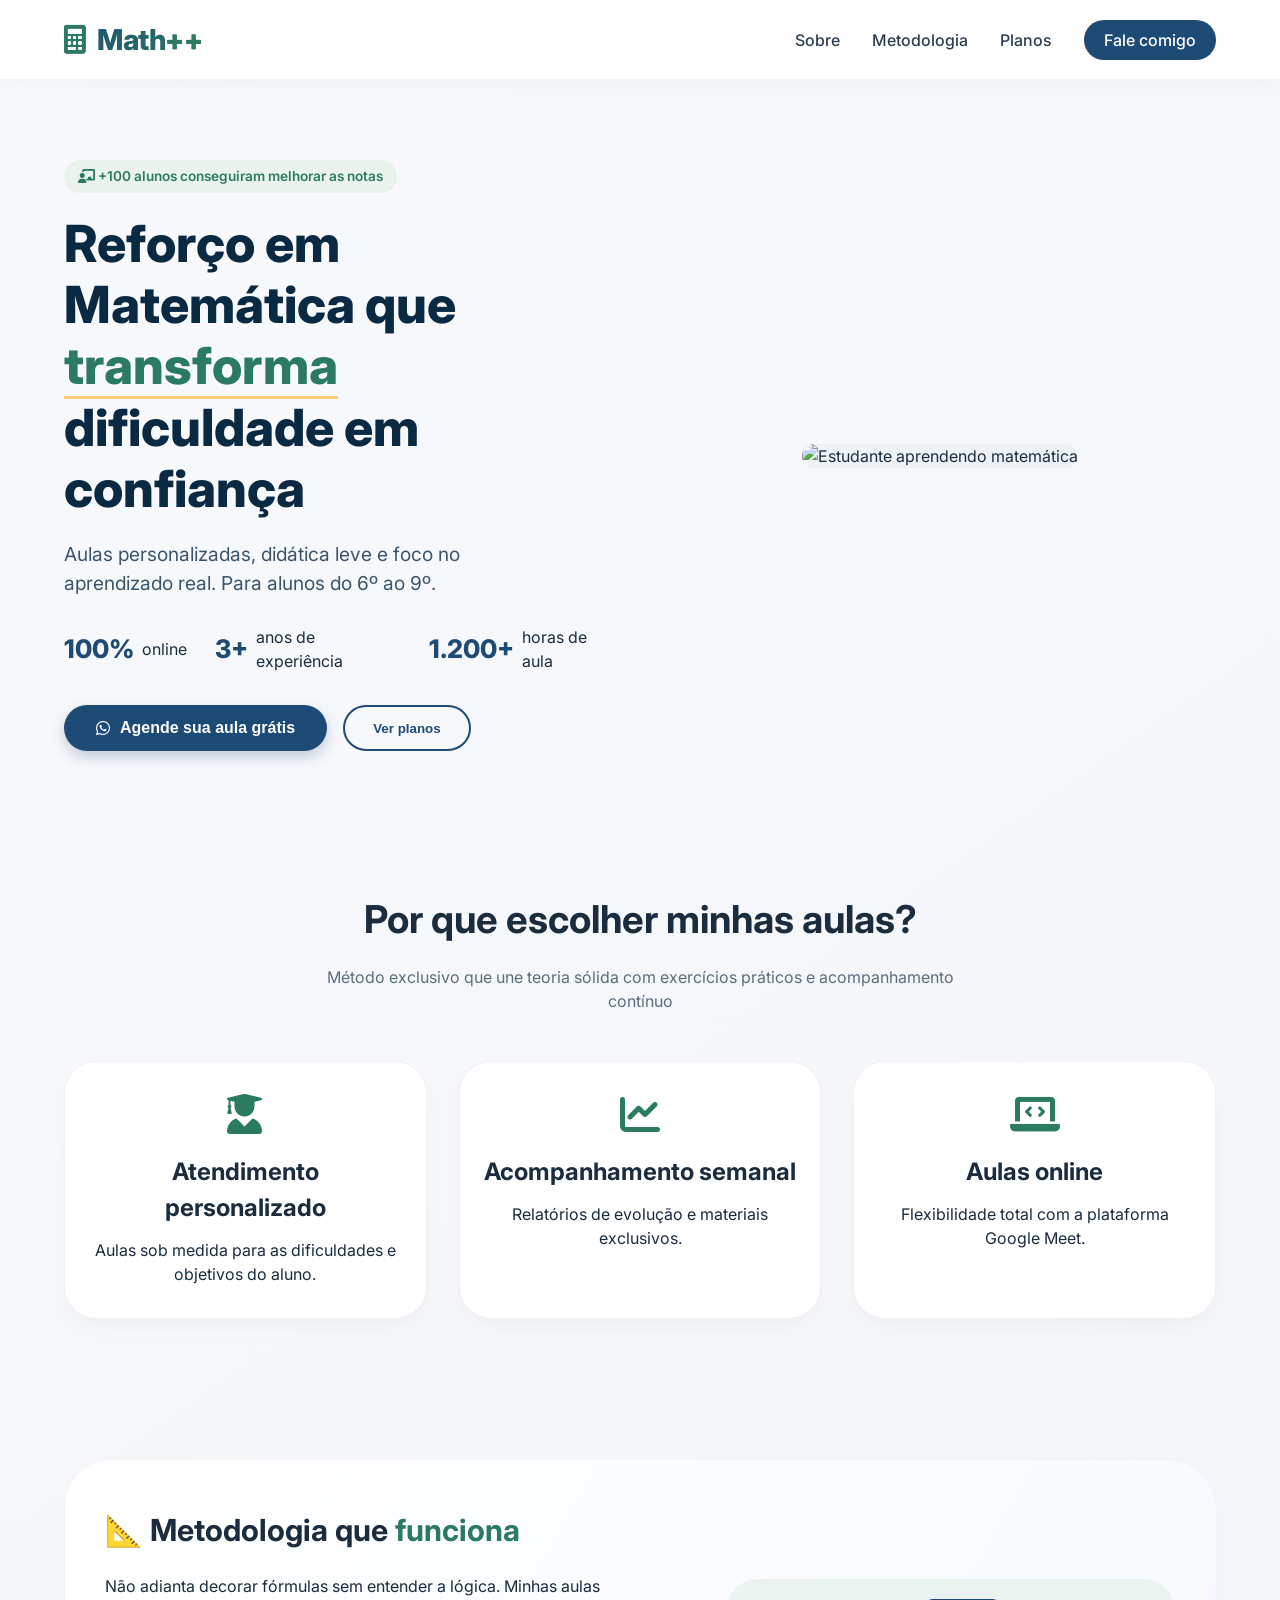
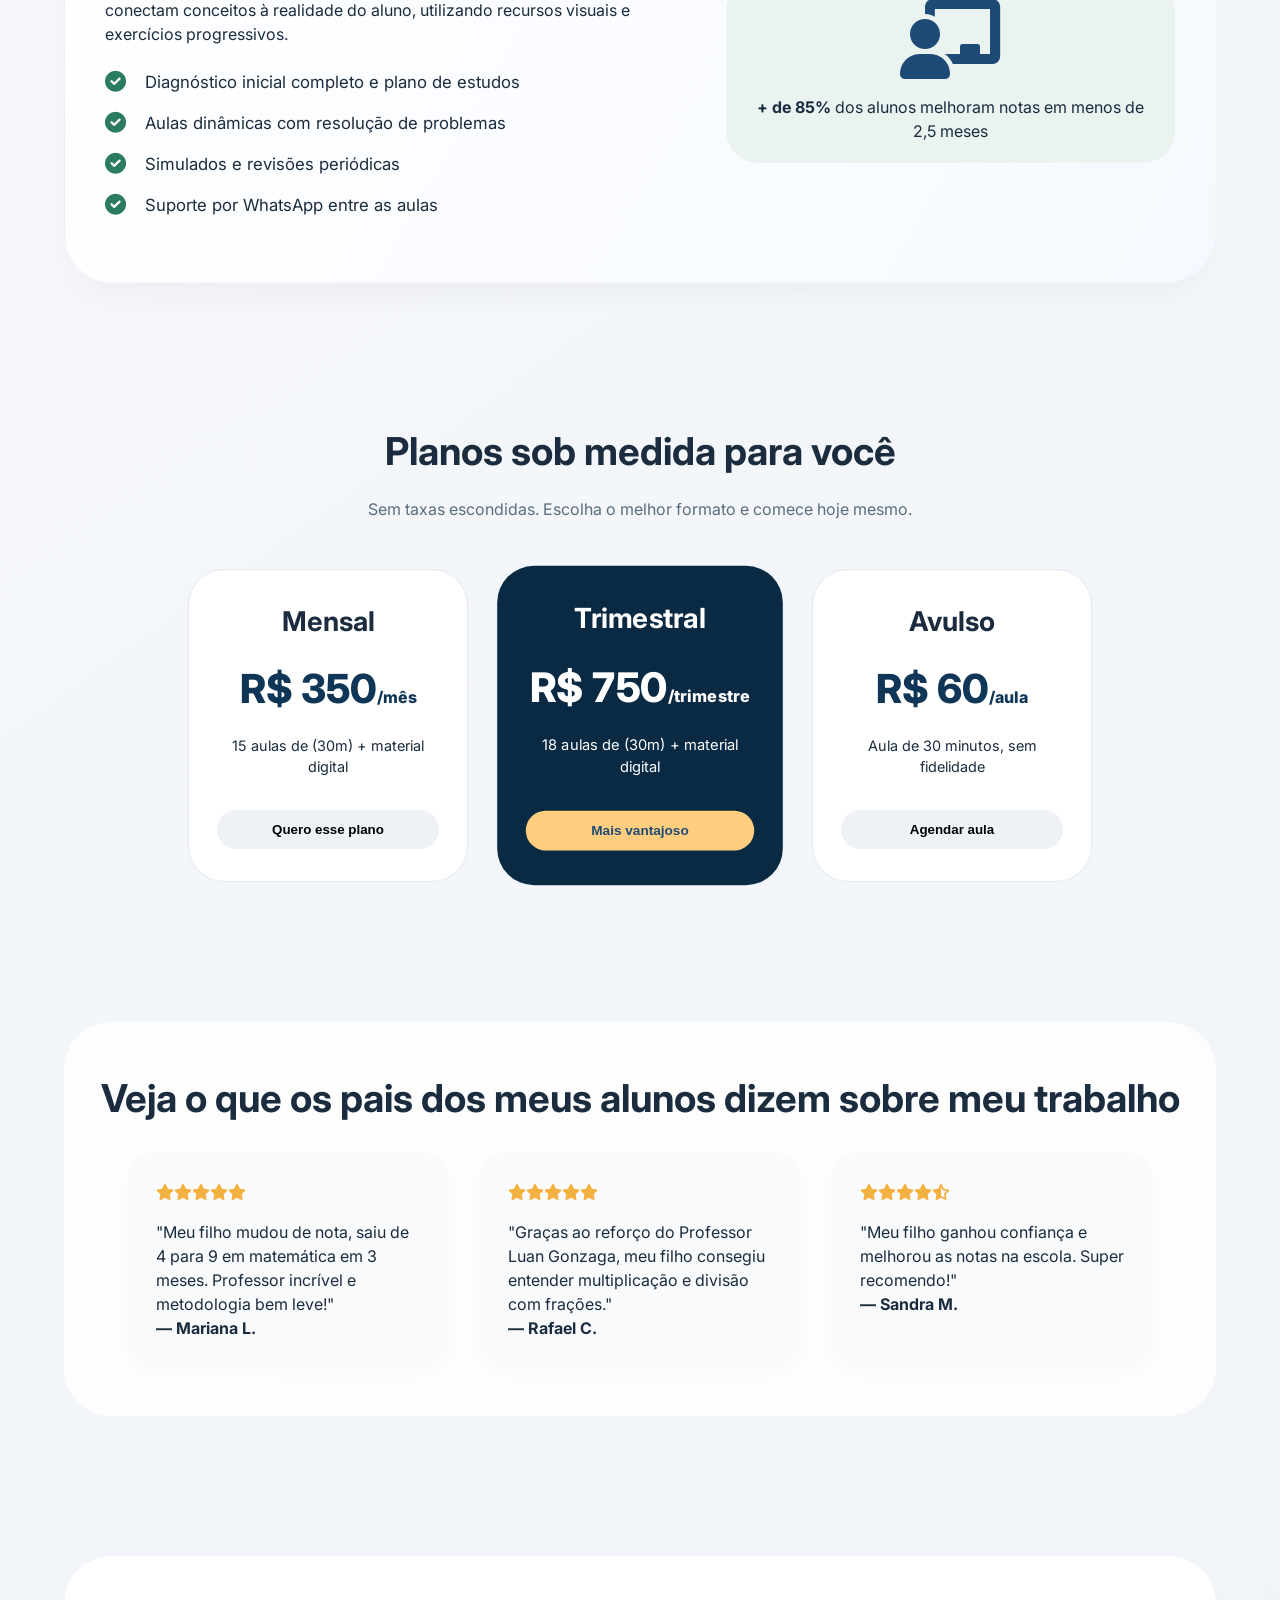
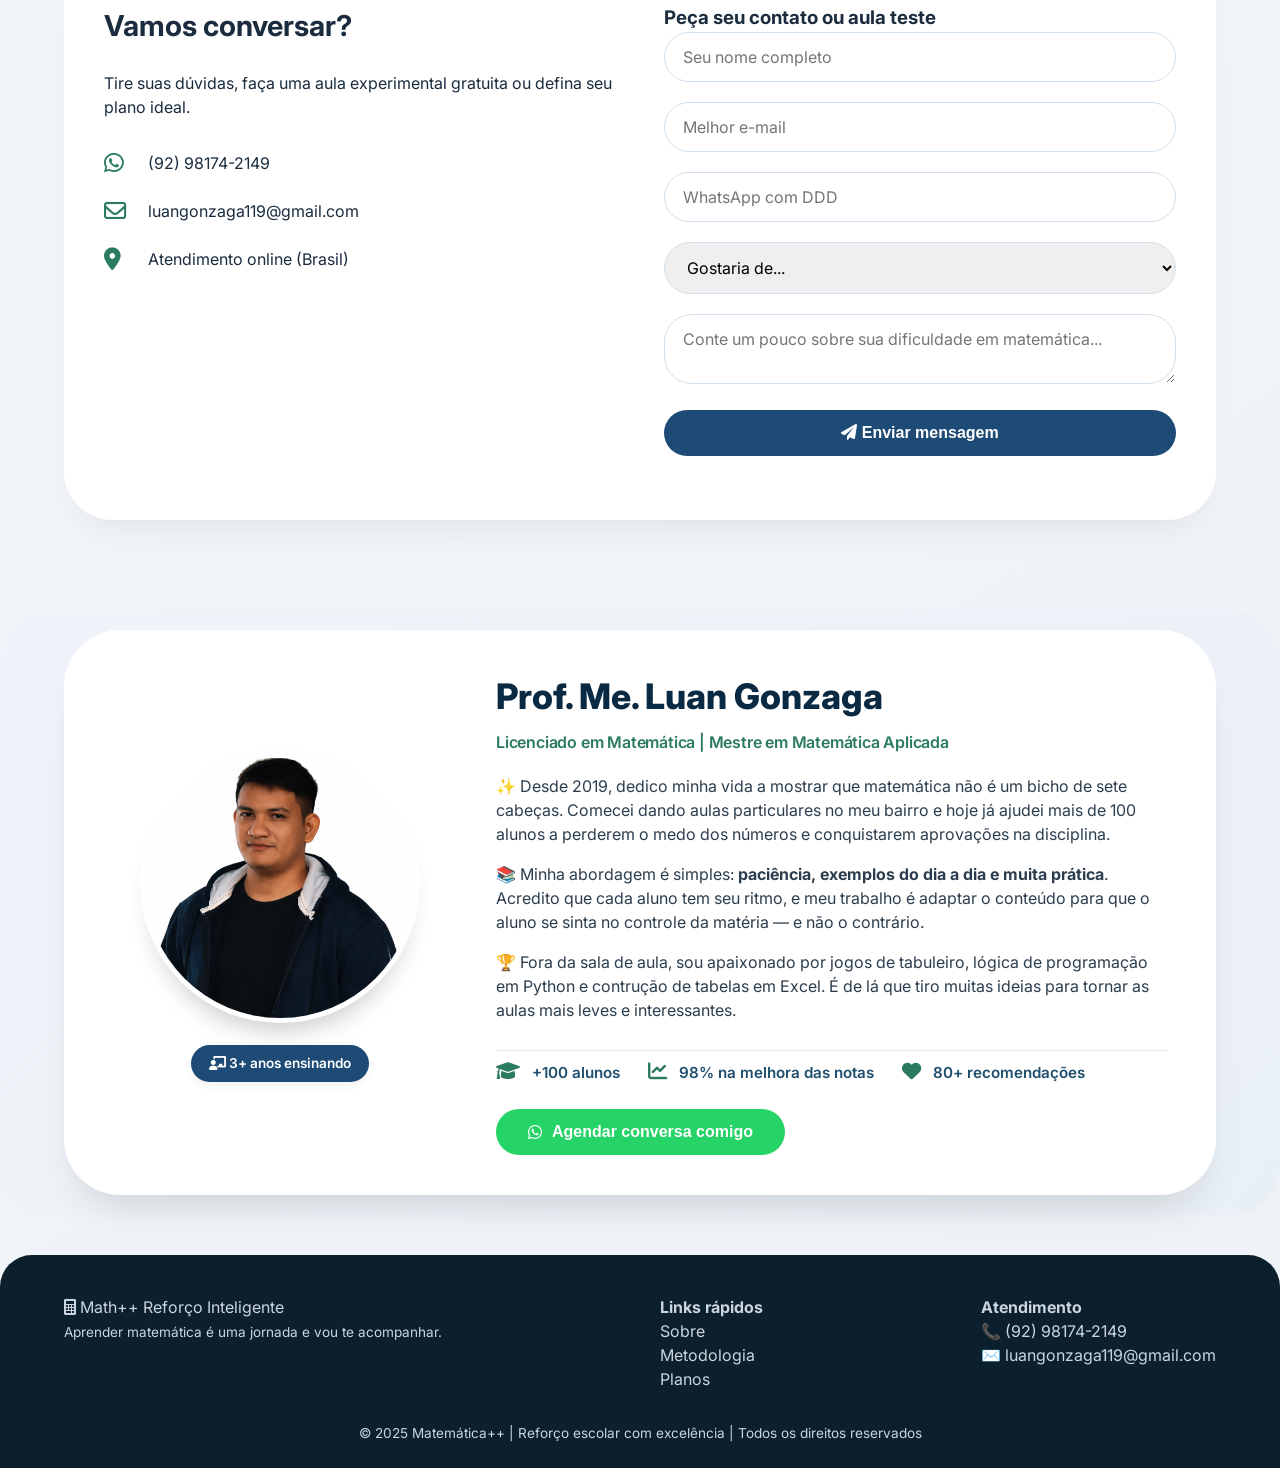
==== index.html @ 00d951d2 "Configuração Final" ====
<!DOCTYPE html>
<html lang="pt-BR">
<head>
    <meta charset="UTF-8">
    <meta name="viewport" content="width=device-width, initial-scale=1.0, user-scalable=yes">
    <title>Matemática Fácil - Reforço Escolar</title>
    <!-- Google Fonts e Font Awesome para ícones e tipografia moderna -->
    <link href="https://fonts.googleapis.com/css2?family=Inter:opsz,wght@14..32,300;14..32,400;14..32,600;14..32,700;14..32,800&display=swap" rel="stylesheet">
    <link rel="stylesheet" href="https://cdnjs.cloudflare.com/ajax/libs/font-awesome/6.0.0-beta3/css/all.min.css">
    <link rel="stylesheet" href="style.css">
</head>
<body>

<header class="navbar">
    <div class="nav-container">
        <div class="logo">
            <i class="fas fa-calculator"></i> Math<span style="color:#2b7a62;">++</span>
        </div>
        <div class="nav-links">
            <a href="#sobre">Sobre</a>
            <a href="#metodologia">Metodologia</a>
            <a href="#planos">Planos</a>
            <a href="#contato" class="btn-contato-nav">Fale comigo</a>
        </div>
    </div>
</header>

<main>
    <!-- Hero principal -->
    <section class="hero">
        <div class="container hero-grid">
            <div class="hero-content">
                <div class="hero-badge">
                    <i class="fas fa-chalkboard-teacher"></i> +100 alunos conseguiram melhorar as notas
                </div>
                <h1>Reforço em Matemática que <span>transforma</span> dificuldade em confiança</h1>
                <p class="hero-desc">Aulas personalizadas, didática leve e foco no aprendizado real. Para alunos do 6º ao 9º.</p>
                <div class="hero-stats">
                    <div class="stat-item"><span class="stat-number">100%</span> <span>online</span></div>
                    <div class="stat-item"><span class="stat-number">3+</span> <span>anos de experiência</span></div>
                    <div class="stat-item"><span class="stat-number">1.200+</span> <span>horas de aula</span></div>
                </div>
                <div class="hero-actions">
                    <button class="btn-primary" id="ctaHeroBtn"><i class="fab fa-whatsapp"></i> Agende sua aula grátis</button>
                    <button class="btn-outline" id="scrollPlanosBtn">Ver planos</button>
                </div>
            </div>
            <div class="hero-image">
                <!-- Imagem ilustrativa SVG / matemática -->
                <img src="https://placehold.co/500x400/eef2f7/1E4A76?text=Nº+de+Vagas:+5&font=montserrat" alt="Estudante aprendendo matemática" style="background:#eef2f7; object-fit: cover;">
            </div>
        </div>
    </section>

    <!-- Seção Sobre -->
    <section id="sobre" class="section">
        <div class="container">
            <h2 class="section-title">Por que escolher minhas aulas?</h2>
            <p class="section-sub">Método exclusivo que une teoria sólida com exercícios práticos e acompanhamento contínuo</p>
            <div class="cards">
                <div class="card"><i class="fas fa-user-graduate"></i><h3>Atendimento personalizado</h3><p>Aulas sob medida para as dificuldades e objetivos do aluno.</p></div>
                <div class="card"><i class="fas fa-chart-line"></i><h3>Acompanhamento semanal</h3><p>Relatórios de evolução e materiais exclusivos.</p></div>
                <div class="card"><i class="fas fa-laptop-code"></i><h3>Aulas online</h3><p>Flexibilidade total com a plataforma Google Meet.</p></div>
            </div>
        </div>
    </section>

    <!-- Metodologia -->
    <section id="metodologia" class="section">
        <div class="container">
            <div class="method-box">
                <div class="method-text">
                    <h3>📐 Metodologia que <span style="color:#2b7a62;">funciona</span></h3>
                    <p>Não adianta decorar fórmulas sem entender a lógica. Minhas aulas conectam conceitos à realidade do aluno, utilizando recursos visuais e exercícios progressivos.</p>
                    <ul class="method-list">
                        <li><i class="fas fa-check-circle"></i> Diagnóstico inicial completo e plano de estudos</li>
                        <li><i class="fas fa-check-circle"></i> Aulas dinâmicas com resolução de problemas</li>
                        <li><i class="fas fa-check-circle"></i> Simulados e revisões periódicas</li>
                        <li><i class="fas fa-check-circle"></i> Suporte por WhatsApp entre as aulas</li>
                    </ul>
                </div>
                <div class="method-image">
                    <i class="fas fa-chalkboard-user" style="font-size: 5rem; color:#1E4A76;"></i>
                    <p style="margin-top: 16px;"><strong>+ de 85%</strong> dos alunos melhoram notas em menos de 2,5 meses</p>
                </div>
            </div>
        </div>
    </section>

    <!-- Planos e Preços -->
    <section id="planos" class="section">
        <div class="container">
            <h2 class="section-title">Planos sob medida para você</h2>
            <p class="section-sub">Sem taxas escondidas. Escolha o melhor formato e comece hoje mesmo.</p>
            <div class="price-grid">
                <div class="price-card">
                    <h3>Mensal</h3>
                    <div class="price-value">R$ 350<span style="font-size:1rem;">/mês</span></div>
                    <p class="price-desc">15 aulas de (30m) + material digital</p>
                    <button class="btn-price planBtn" data-plano="Mensal">Quero esse plano</button>
                </div>
                <div class="price-card featured">
                    <h3>Trimestral</h3>
                    <div class="price-value">R$ 750<span style="font-size:1rem;">/trimestre</span></div>
                    <p class="price-desc">18 aulas de (30m) + material digital</p>
                    <button class="btn-price planBtn" data-plano="Trimestral">Mais vantajoso</button>
                </div>
                <div class="price-card">
                    <h3>Avulso</h3>
                    <div class="price-value">R$ 60<span style="font-size:1rem;">/aula</span></div>
                    <p class="price-desc">Aula de 30 minutos, sem fidelidade</p>
                    <button class="btn-price planBtn" data-plano="Avulso">Agendar aula</button>
                </div>
            </div>
        </div>
    </section>

    <!-- Depoimentos -->
    <section class="section">
        <div class="container">
            <div class="testimonials">
                <h2 class="section-title" style="margin-bottom: 24px;">Veja o que os pais dos meus alunos dizem sobre meu trabalho</h2>
                <div class="testi-grid">
                    <div class="testi-item"><div class="stars"><i class="fas fa-star"></i><i class="fas fa-star"></i><i class="fas fa-star"></i><i class="fas fa-star"></i><i class="fas fa-star"></i></div><p>"Meu filho mudou de nota, saiu de 4 para 9 em matemática em 3 meses. Professor incrível e metodologia bem leve!"</p><strong>— Mariana L.</strong></div>
                    <div class="testi-item"><div class="stars"><i class="fas fa-star"></i><i class="fas fa-star"></i><i class="fas fa-star"></i><i class="fas fa-star"></i><i class="fas fa-star"></i></div><p>"Graças ao reforço do Professor Luan Gonzaga, meu filho consegiu entender multiplicação e divisão com frações."</p><strong>— Rafael C.</strong></div>
                    <div class="testi-item"><div class="stars"><i class="fas fa-star"></i><i class="fas fa-star"></i><i class="fas fa-star"></i><i class="fas fa-star"></i><i class="fas fa-star-half-alt"></i></div><p>"Meu filho ganhou confiança e melhorou as notas na escola. Super recomendo!"</p><strong>— Sandra M.</strong></div>
                </div>
            </div>
        </div>
    </section>

    <!-- Contato e formulário -->
    <section id="contato" class="section">
        <div class="container">
            <div class="contact-flex">
                <div class="contact-info">
                    <h3 style="font-size: 1.8rem; margin-bottom: 24px;">Vamos conversar?</h3>
                    <p style="margin-bottom: 32px;">Tire suas dúvidas, faça uma aula experimental gratuita ou defina seu plano ideal.</p>
                    <div class="contact-detail"><i class="fab fa-whatsapp"></i> <span>(92) 98174-2149</span></div>
                    <div class="contact-detail"><i class="far fa-envelope"></i> <span>luangonzaga119@gmail.com</span></div>
                    <div class="contact-detail"><i class="fas fa-map-marker-alt"></i> <span>Atendimento online (Brasil)</span></div>
                </div>
                <div class="contact-form">
                    <h3>Peça seu contato ou aula teste</h3>
                    <form action="https://formsubmit.co/luangonzaga119@gmail.com" method="POST">
                        <div class="form-group"><input type="text" name="nome" placeholder="Seu nome completo" required></div>
                        <div class="form-group"><input type="email" name="email" placeholder="Melhor e-mail" required></div>
                        <div class="form-group"><input type="tel" name="telefone" placeholder="WhatsApp com DDD" required></div>
                        <div class="form-group">
                            <select name="interesse">
                                <option value="">Gostaria de...</option>
                                <option>Aula experimental gratuita</option>
                                <option>Informações sobre planos</option>
                                <option>Dúvidas sobre metodologia</option>
                            </select>
                        </div>
                        <div class="form-group"><textarea name="mensagem" rows="2" placeholder="Conte um pouco sobre sua dificuldade em matemática..."></textarea></div>
                        <!-- Campo oculto para redirecionamento após envio (opcional) -->
                        <input type="hidden" name="_next" value="https://luangz19.github.io/luangonzaga/">
                        <!-- Personaliza o assunto do email -->
                        <input type="hidden" name="_subject" value="Novo Lead - Matemática++">
                        <button type="submit" id="submitFormBtn"><i class="fas fa-paper-plane"></i> Enviar mensagem</button>
                    </form>
                    <p id="formFeedback" style="margin-top: 16px; font-size:0.85rem; color:#2b7a62;"></p>
                </div>
            </div>
        </div>
    </section>
</main>

<!-- Seção Sobre Mim - Professor(a) -->
<section class="section about-teacher" id="sobre-mim">
    <div class="container">
        <div class="teacher-card">
            <div class="teacher-avatar">
                <!-- Substitua o link da imagem pela sua foto real -->
                <img src="imagens/Luan.png" alt="Foto do Professor">
                <div class="teacher-badge">
                    <i class="fas fa-chalkboard-user"></i> 3+ anos ensinando
                </div>
            </div>
            <div class="teacher-info">
                <h2 class="teacher-name">Prof. Me. Luan Gonzaga</h2>
                <p class="teacher-title">Licenciado em Matemática | Mestre em Matemática Aplicada</p>
                <div class="teacher-desc">
                    <p>✨ Desde 2019, dedico minha vida a mostrar que matemática não é um bicho de sete cabeças. Comecei dando aulas particulares no meu bairro e hoje já ajudei mais de 100 alunos a perderem o medo dos números e conquistarem aprovações na disciplina.</p>
                    <p>📚 Minha abordagem é simples: <strong>paciência, exemplos do dia a dia e muita prática</strong>. Acredito que cada aluno tem seu ritmo, e meu trabalho é adaptar o conteúdo para que o aluno se sinta no controle da matéria — e não o contrário.</p>
                    <p>🏆 Fora da sala de aula, sou apaixonado por jogos de tabuleiro, lógica de programação em Python e contrução de tabelas em Excel. É de lá que tiro muitas ideias para tornar as aulas mais leves e interessantes.</p>
                </div>
                <div class="teacher-stats-mini">
                    <div><i class="fas fa-graduation-cap"></i> +100 alunos</div>
                    <div><i class="fas fa-chart-line"></i> 98% na melhora das notas</div>
                    <div><i class="fas fa-heart"></i> 80+ recomendações</div>
                </div>
                <button class="btn-primary teacher-contact-btn" id="ctaTeacherBtn">
                    <i class="fab fa-whatsapp"></i> Agendar conversa comigo
                </button>
            </div>
        </div>
    </div>
</section>

<footer>
    <div class="container">
        <div class="footer-content">
            <div><i class="fas fa-calculator"></i> Math++ Reforço Inteligente<br><span style="font-size:0.85rem;">Aprender matemática é uma jornada e vou te acompanhar.</span></div>
            <div><strong>Links rápidos</strong><br><a href="#sobre" style="color:#cbd5e0; text-decoration:none;">Sobre</a><br><a href="#metodologia" style="color:#cbd5e0; text-decoration:none;">Metodologia</a><br><a href="#planos" style="color:#cbd5e0; text-decoration:none;">Planos</a></div>
            <div><strong>Atendimento</strong><br>📞 (92) 98174-2149<br>✉️ luangonzaga119@gmail.com</div>
        </div>
        <div class="footer-copy">© 2025 Matemática++ | Reforço escolar com excelência | Todos os direitos reservados</div>
    </div>
</footer>

<script src="script.js"></script>

</body>
</html>
---- style.css ----
* {
    margin: 0;
    padding: 0;
    box-sizing: border-box;
}

body {
    font-family: 'Inter', sans-serif;
    background: linear-gradient(145deg, #f8f9fc 0%, #eef2f7 100%);
    color: #1a2c3e;
    line-height: 1.5;
    scroll-behavior: smooth;
}

.container {
    max-width: 1200px;
    margin: 0 auto;
    padding: 0 24px;
}

/* Header / Navbar */
.navbar {
    background: rgba(255, 255, 255, 0.96);
    backdrop-filter: blur(4px);
    box-shadow: 0 4px 20px rgba(0, 0, 0, 0.03);
    position: sticky;
    top: 0;
    z-index: 100;
    border-bottom: 1px solid rgba(0, 0, 0, 0.05);
}

.nav-container {
    display: flex;
    justify-content: space-between;
    align-items: center;
    padding: 18px 24px;
    max-width: 1200px;
    margin: 0 auto;
}

.logo {
    font-size: 1.8rem;
    font-weight: 800;
    background: linear-gradient(135deg, #1E4A76, #2b7a62);
    -webkit-background-clip: text;
    background-clip: text;
    color: transparent;
    letter-spacing: -0.5px;
}

.logo i {
    background: none;
    -webkit-background-clip: unset;
    color: #2b7a62;
    margin-right: 6px;
}

.nav-links {
    display: flex;
    gap: 32px;
    align-items: center;
}

.nav-links a {
    text-decoration: none;
    font-weight: 500;
    color: #2c3e50;
    transition: 0.2s;
    font-size: 1rem;
}

.nav-links a:hover {
    color: #1E4A76;
}

.btn-contato-nav {
    background: #1E4A76;
    color: white !important;
    padding: 8px 20px;
    border-radius: 40px;
    font-weight: 600;
    transition: 0.2s;
}

.btn-contato-nav:hover {
    background: #0f3557;
    transform: scale(1.02);
}

/* Hero Section */
.hero {
    padding: 80px 0 70px;
}

.hero-grid {
    display: flex;
    flex-wrap: wrap;
    align-items: center;
    gap: 48px;
}

.hero-content {
    flex: 1;
}

.hero-badge {
    background: #e9f3ec;
    color: #2b7a62;
    display: inline-block;
    padding: 6px 14px;
    border-radius: 40px;
    font-size: 0.85rem;
    font-weight: 600;
    margin-bottom: 20px;
}

.hero-content h1 {
    font-size: 3.2rem;
    font-weight: 800;
    line-height: 1.2;
    margin-bottom: 20px;
    color: #0a2942;
}

.hero-content h1 span {
    color: #2b7a62;
    border-bottom: 3px solid #ffcd7e;
}

.hero-desc {
    font-size: 1.2rem;
    color: #3a546d;
    margin-bottom: 28px;
    max-width: 90%;
}

.hero-stats {
    display: flex;
    gap: 28px;
    margin-bottom: 32px;
}

.stat-item {
    display: flex;
    align-items: center;
    gap: 8px;
}

.stat-number {
    font-weight: 800;
    font-size: 1.6rem;
    color: #1E4A76;
}

.hero-actions {
    display: flex;
    flex-wrap: wrap;
    gap: 16px;
}

.btn-primary {
    background: #1E4A76;
    color: white;
    border: none;
    padding: 14px 32px;
    border-radius: 50px;
    font-weight: 700;
    font-size: 1rem;
    cursor: pointer;
    transition: 0.2s;
    box-shadow: 0 6px 14px rgba(30, 74, 118, 0.25);
    display: inline-flex;
    align-items: center;
    gap: 10px;
}

.btn-primary:hover {
    background: #0f3557;
    transform: translateY(-2px);
}

.btn-outline {
    background: transparent;
    border: 2px solid #1E4A76;
    color: #1E4A76;
    padding: 12px 28px;
    border-radius: 50px;
    font-weight: 600;
    cursor: pointer;
    transition: 0.2s;
}

.btn-outline:hover {
    background: #1E4A76;
    color: white;
}

.hero-image {
    flex: 1;
    text-align: center;
}

.hero-image img {
    max-width: 100%;
    border-radius: 40px;
    box-shadow: 0 30px 40px -20px rgba(0, 0, 0, 0.2);
}

/* Seção Sobre */
.section {
    padding: 70px 0;
}

.section-title {
    text-align: center;
    font-size: 2.4rem;
    font-weight: 700;
    margin-bottom: 16px;
}

.section-sub {
    text-align: center;
    color: #5a6e7c;
    max-width: 680px;
    margin: 0 auto 48px auto;
}

.cards {
    display: flex;
    flex-wrap: wrap;
    gap: 32px;
    justify-content: center;
}

.card {
    background: white;
    border-radius: 32px;
    padding: 32px 24px;
    flex: 1;
    min-width: 220px;
    text-align: center;
    box-shadow: 0 10px 25px -8px rgba(0, 0, 0, 0.05);
    transition: 0.25s ease;
    border: 1px solid #eef2f0;
}

.card:hover {
    transform: translateY(-6px);
    box-shadow: 0 20px 30px -12px rgba(0, 0, 0, 0.1);
}

.card i {
    font-size: 2.5rem;
    color: #2b7a62;
    margin-bottom: 20px;
}

.card h3 {
    margin-bottom: 12px;
    font-size: 1.5rem;
}

/* Metodologia */
.method-box {
    background: linear-gradient(120deg, #ffffff 0%, #f5f9ff 100%);
    border-radius: 48px;
    padding: 48px 40px;
    display: flex;
    flex-wrap: wrap;
    gap: 48px;
    align-items: center;
    box-shadow: 0 20px 35px -15px rgba(0, 0, 0, 0.05);
    border: 1px solid rgba(0,0,0,0.03);
}

.method-text {
    flex: 1.4;
}

.method-text h3 {
    font-size: 1.9rem;
    margin-bottom: 20px;
}

.method-list {
    list-style: none;
    margin-top: 24px;
}

.method-list li {
    margin-bottom: 16px;
    display: flex;
    align-items: center;
    gap: 12px;
    font-size: 1.05rem;
}

.method-list li i {
    color: #2b7a62;
    font-size: 1.3rem;
    width: 28px;
}

.method-image {
    flex: 1;
    background: #eaf3f0;
    border-radius: 32px;
    padding: 20px;
    text-align: center;
}

/* Preços */
.price-grid {
    display: flex;
    flex-wrap: wrap;
    justify-content: center;
    gap: 32px;
    margin-top: 20px;
}

.price-card {
    background: white;
    border-radius: 36px;
    padding: 32px 28px;
    width: 280px;
    text-align: center;
    transition: 0.2s;
    border: 1px solid #e2e8f0;
}

.price-card.featured {
    background: #0a2942;
    color: white;
    transform: scale(1.02);
    border: none;
}

.price-card.featured .price-value,
.price-card.featured h3 {
    color: white;
}

.price-card.featured .btn-price {
    background: #ffcd7e;
    color: #1E4A76;
}

.price-value {
    font-size: 2.5rem;
    font-weight: 800;
    margin: 16px 0;
    color: #0f3557;
}

.price-card h3 {
    font-size: 1.7rem;
    margin-bottom: 8px;
}

.price-desc {
    font-size: 0.9rem;
    margin: 16px 0;
}

.btn-price {
    background: #eef2f7;
    border: none;
    padding: 12px 20px;
    border-radius: 40px;
    font-weight: 600;
    width: 100%;
    cursor: pointer;
    transition: 0.2s;
    margin-top: 16px;
}

.btn-price:hover {
    background: #cbdbe0;
}

/* Depoimentos */
.testimonials {
    background: #ffffffd9;
    border-radius: 48px;
    padding: 48px 32px;
}

.testi-grid {
    display: flex;
    flex-wrap: wrap;
    gap: 32px;
    justify-content: center;
}

.testi-item {
    background: #f9fafc;
    border-radius: 28px;
    padding: 28px;
    max-width: 320px;
    box-shadow: 0 5px 15px rgba(0,0,0,0.02);
}

.stars {
    color: #f5b042;
    margin-bottom: 16px;
}

/* Contato / Formulário */
.contact-flex {
    display: flex;
    flex-wrap: wrap;
    gap: 48px;
    background: white;
    border-radius: 48px;
    padding: 48px 40px;
    box-shadow: 0 20px 35px -15px rgba(0, 0, 0, 0.08);
}

.contact-info {
    flex: 1;
}

.contact-form {
    flex: 1;
}

.form-group {
    margin-bottom: 20px;
}

input, select, textarea {
    width: 100%;
    padding: 14px 18px;
    border-radius: 28px;
    border: 1px solid #cfdfed;
    font-family: inherit;
    font-size: 1rem;
    transition: 0.2s;
}

input:focus, textarea:focus, select:focus {
    outline: none;
    border-color: #2b7a62;
    box-shadow: 0 0 0 3px rgba(43, 122, 98, 0.1);
}

button[type="submit"] {
    background: #1E4A76;
    color: white;
    border: none;
    padding: 14px 28px;
    border-radius: 40px;
    font-weight: 700;
    font-size: 1rem;
    cursor: pointer;
    width: 100%;
}

.contact-info i {
    font-size: 1.4rem;
    color: #2b7a62;
    margin-right: 12px;
    width: 32px;
}

.contact-detail {
    display: flex;
    align-items: center;
    margin-bottom: 24px;
}

/* Footer */
footer {
    background: #0c1f2c;
    color: #cbd5e0;
    padding: 40px 0 24px;
    margin-top: 40px;
    border-top-left-radius: 32px;
    border-top-right-radius: 32px;
}

.footer-content {
    display: flex;
    flex-wrap: wrap;
    justify-content: space-between;
    gap: 32px;
}

.footer-copy {
    text-align: center;
    padding-top: 32px;
    font-size: 0.85rem;
}

/* Responsivo */
@media (max-width: 768px) {
    .nav-links {
        gap: 16px;
    }
    .hero-content h1 {
        font-size: 2.3rem;
    }
    .hero-desc {
        max-width: 100%;
    }
    .hero-grid {
        flex-direction: column;
    }
    .method-box {
        flex-direction: column;
    }
    .contact-flex {
        flex-direction: column;
    }
    .section-title {
        font-size: 1.9rem;
    }
}

/* Estilos exclusivos para a seção Sobre Mim */
.about-teacher {
    background: linear-gradient(135deg, #f0f4fa 0%, #e9f0f5 100%);
    border-radius: 48px;
    margin: 20px auto 40px;
    padding: 20px 0;
}
.teacher-card {
    display: flex;
    flex-wrap: wrap;
    gap: 48px;
    align-items: center;
    background: white;
    border-radius: 56px;
    padding: 40px 48px;
    box-shadow: 0 25px 40px -18px rgba(0, 0, 0, 0.15);
}
.teacher-avatar {
    flex: 1;
    min-width: 240px;
    position: relative;
    text-align: center;
}
.teacher-avatar img {
    width: 100%;
    max-width: 280px;
    aspect-ratio: 1 / 1;
    object-fit: cover;
    border-radius: 50%;
    border: 5px solid #ffffff;
    box-shadow: 0 20px 25px -12px rgba(0, 0, 0, 0.2);
    background: #e2e8f0;
}
.teacher-badge {
    display: inline-block;
    background: #1E4A76;
    color: white;
    padding: 8px 18px;
    border-radius: 40px;
    font-size: 0.85rem;
    font-weight: 600;
    margin-top: 16px;
    box-shadow: 0 4px 8px rgba(0,0,0,0.05);
}
.teacher-info {
    flex: 2;
}
.teacher-name {
    font-size: 2.2rem;
    font-weight: 800;
    color: #0a2942;
    margin-bottom: 8px;
}
.teacher-title {
    font-size: 1rem;
    color: #2b7a62;
    font-weight: 600;
    margin-bottom: 20px;
    letter-spacing: -0.2px;
}
.teacher-desc p {
    margin-bottom: 16px;
    color: #2c3e4e;
    line-height: 1.5;
}
.teacher-stats-mini {
    display: flex;
    flex-wrap: wrap;
    gap: 28px;
    margin: 28px 0 24px;
    padding-top: 10px;
    border-top: 1px solid #e2edf2;
}
.teacher-stats-mini div {
    font-weight: 600;
    color: #1f4e6e;
    font-size: 0.95rem;
}
.teacher-stats-mini i {
    color: #2b7a62;
    margin-right: 8px;
    font-size: 1.2rem;
}
.teacher-contact-btn {
    background: #25D366;
    box-shadow: none;
}
.teacher-contact-btn:hover {
    background: #1da15a;
    transform: translateY(-2px);
}
@media (max-width: 768px) {
    .teacher-card {
        padding: 32px 24px;
        flex-direction: column;
        text-align: center;
    }
    .teacher-stats-mini {
        justify-content: center;
    }
    .teacher-name {
        font-size: 1.8rem;
    }
}
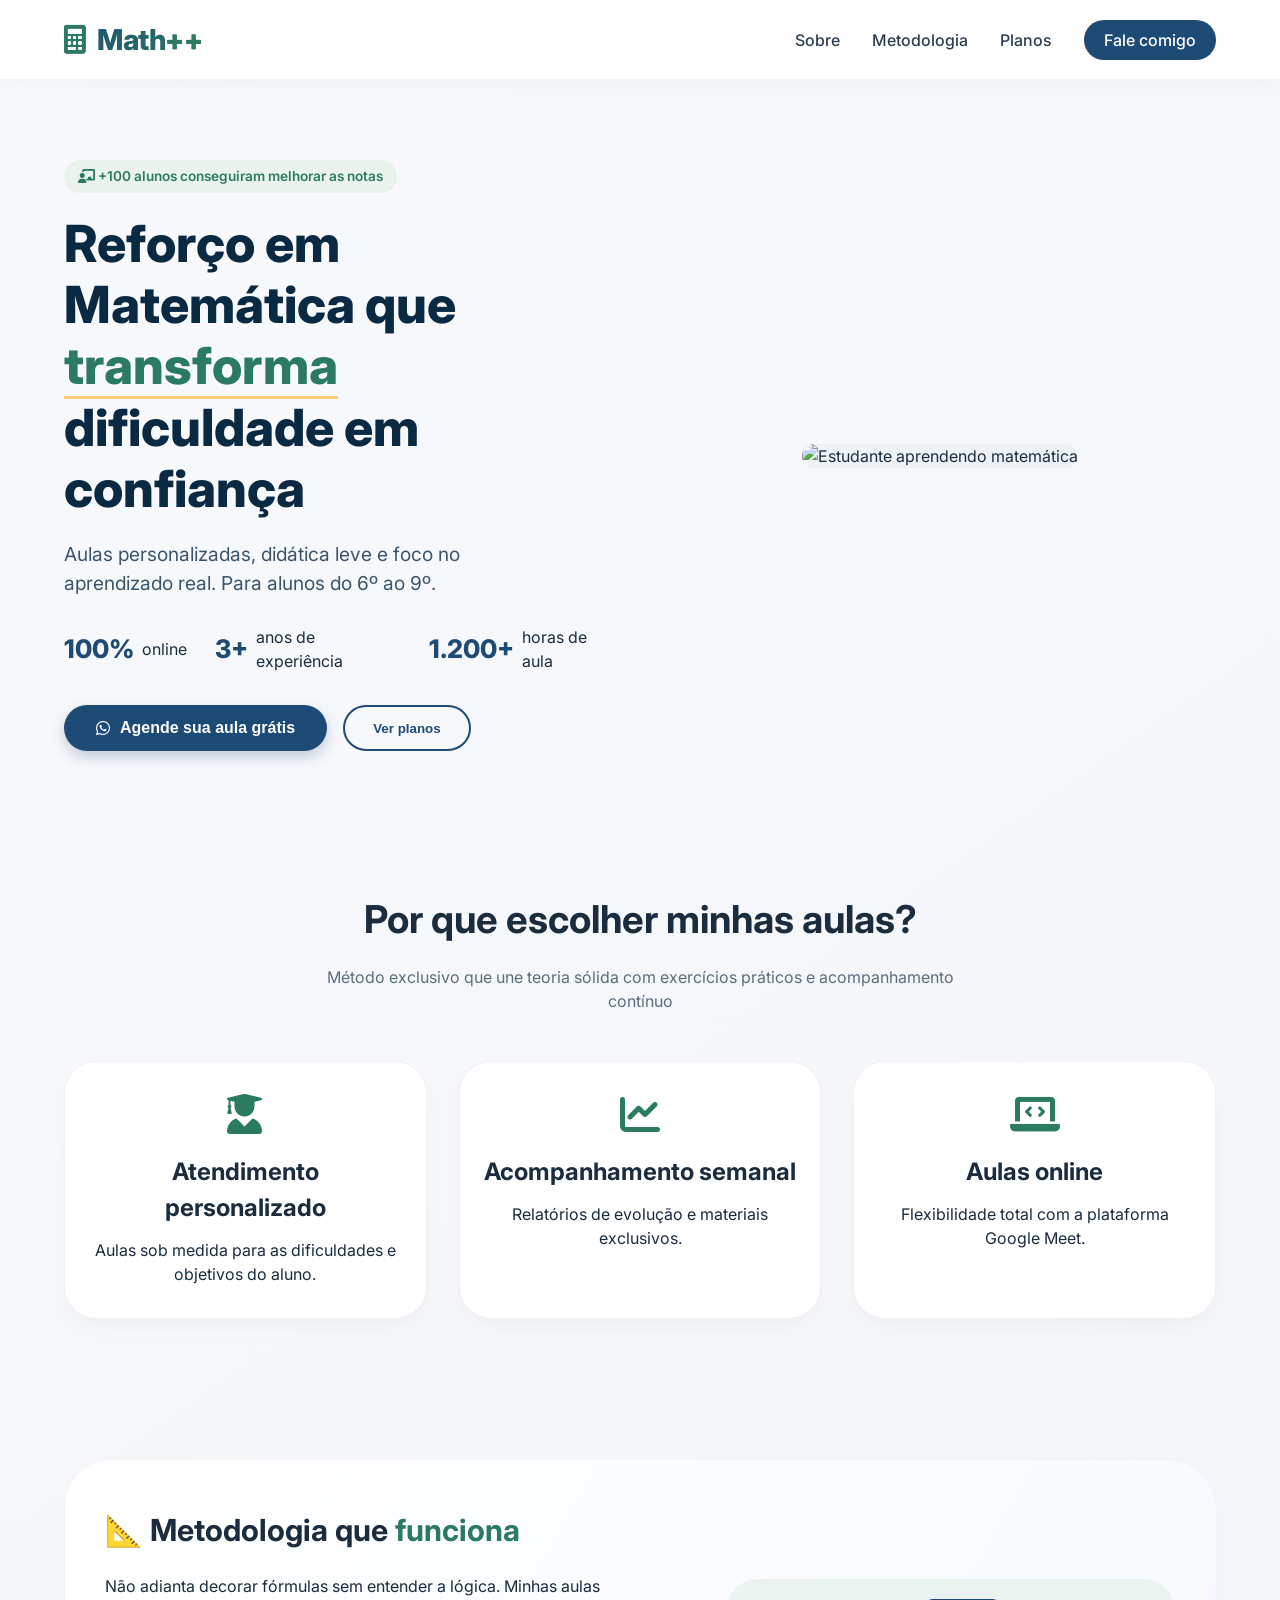
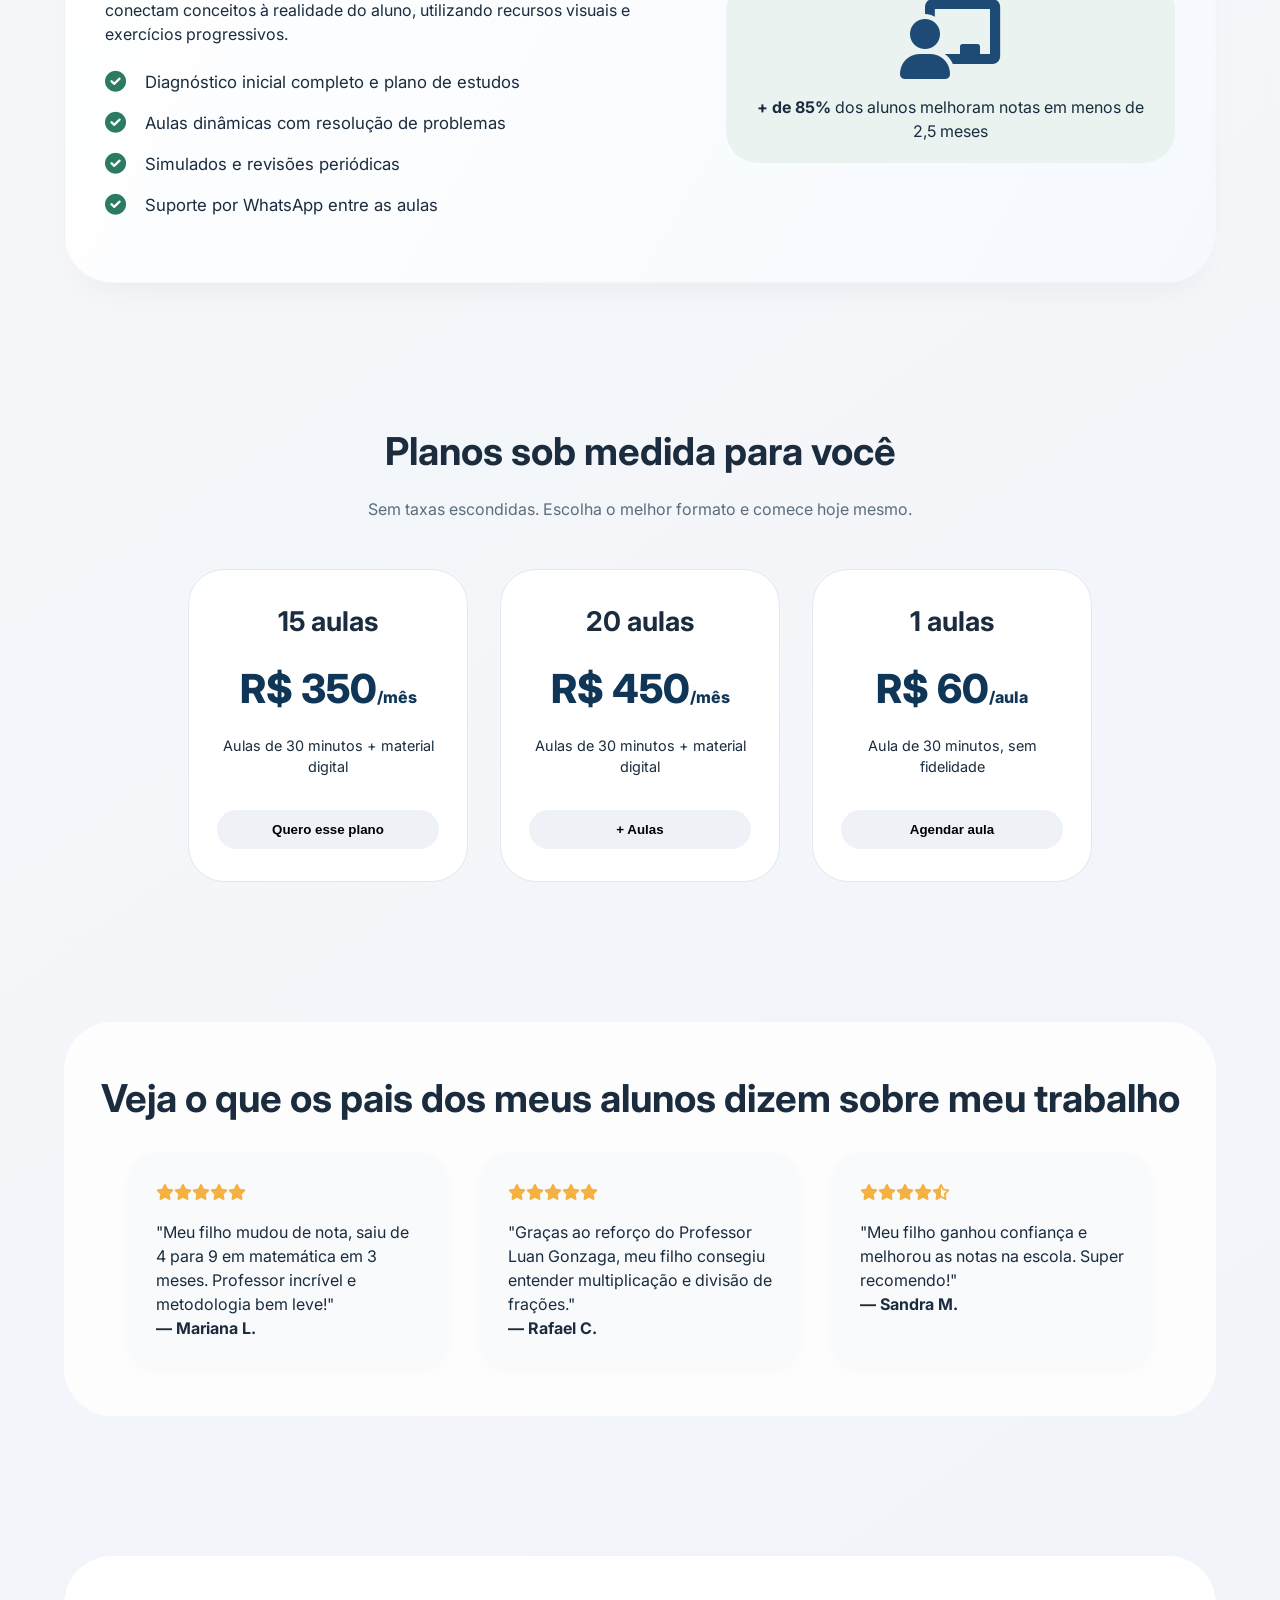
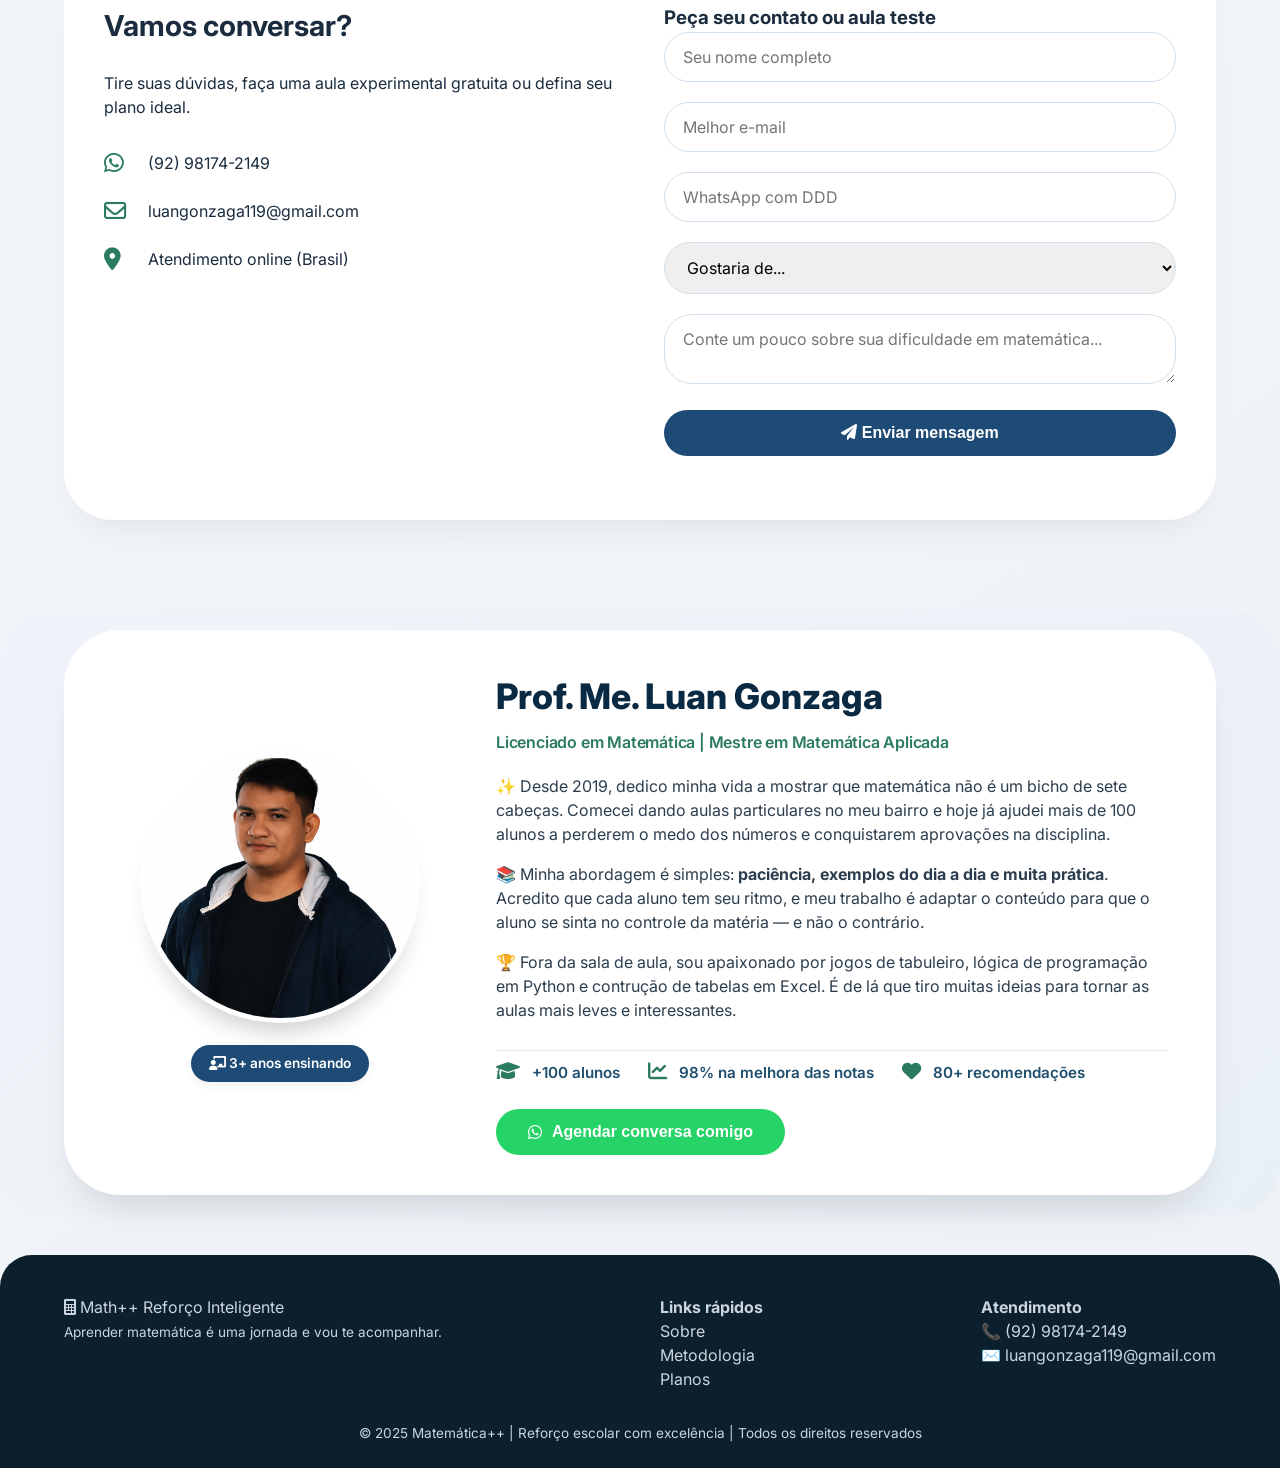
==== commit ab710e2d: "Modificações de planos de aula" ====
--- a/index.html
+++ b/index.html
@@ -94,19 +94,19 @@
             <p class="section-sub">Sem taxas escondidas. Escolha o melhor formato e comece hoje mesmo.</p>
             <div class="price-grid">
                 <div class="price-card">
-                    <h3>Mensal</h3>
+                    <h3>15 aulas</h3>
                     <div class="price-value">R$ 350<span style="font-size:1rem;">/mês</span></div>
-                    <p class="price-desc">15 aulas de (30m) + material digital</p>
-                    <button class="btn-price planBtn" data-plano="Mensal">Quero esse plano</button>
-                </div>
-                <div class="price-card featured">
-                    <h3>Trimestral</h3>
-                    <div class="price-value">R$ 750<span style="font-size:1rem;">/trimestre</span></div>
-                    <p class="price-desc">18 aulas de (30m) + material digital</p>
-                    <button class="btn-price planBtn" data-plano="Trimestral">Mais vantajoso</button>
+                    <p class="price-desc">Aulas de 30 minutos + material digital</p>
+                    <button class="btn-price planBtn" data-plano="Mensal1">Quero esse plano</button>
                 </div>
                 <div class="price-card">
-                    <h3>Avulso</h3>
+                    <h3>20 aulas</h3>
+                    <div class="price-value">R$ 450<span style="font-size:1rem;">/mês</span></div>
+                    <p class="price-desc">Aulas de 30 minutos + material digital</p>
+                    <button class="btn-price planBtn" data-plano="Mensal2">+ Aulas</button>
+                </div>
+                <div class="price-card">
+                    <h3>1 aulas</h3>
                     <div class="price-value">R$ 60<span style="font-size:1rem;">/aula</span></div>
                     <p class="price-desc">Aula de 30 minutos, sem fidelidade</p>
                     <button class="btn-price planBtn" data-plano="Avulso">Agendar aula</button>
@@ -122,7 +122,7 @@
                 <h2 class="section-title" style="margin-bottom: 24px;">Veja o que os pais dos meus alunos dizem sobre meu trabalho</h2>
                 <div class="testi-grid">
                     <div class="testi-item"><div class="stars"><i class="fas fa-star"></i><i class="fas fa-star"></i><i class="fas fa-star"></i><i class="fas fa-star"></i><i class="fas fa-star"></i></div><p>"Meu filho mudou de nota, saiu de 4 para 9 em matemática em 3 meses. Professor incrível e metodologia bem leve!"</p><strong>— Mariana L.</strong></div>
-                    <div class="testi-item"><div class="stars"><i class="fas fa-star"></i><i class="fas fa-star"></i><i class="fas fa-star"></i><i class="fas fa-star"></i><i class="fas fa-star"></i></div><p>"Graças ao reforço do Professor Luan Gonzaga, meu filho consegiu entender multiplicação e divisão com frações."</p><strong>— Rafael C.</strong></div>
+                    <div class="testi-item"><div class="stars"><i class="fas fa-star"></i><i class="fas fa-star"></i><i class="fas fa-star"></i><i class="fas fa-star"></i><i class="fas fa-star"></i></div><p>"Graças ao reforço do Professor Luan Gonzaga, meu filho consegiu entender multiplicação e divisão de frações."</p><strong>— Rafael C.</strong></div>
                     <div class="testi-item"><div class="stars"><i class="fas fa-star"></i><i class="fas fa-star"></i><i class="fas fa-star"></i><i class="fas fa-star"></i><i class="fas fa-star-half-alt"></i></div><p>"Meu filho ganhou confiança e melhorou as notas na escola. Super recomendo!"</p><strong>— Sandra M.</strong></div>
                 </div>
             </div>
--- a/style.css
+++ b/style.css
@@ -330,19 +330,19 @@
 }
 
 .price-card.featured {
-    background: #0a2942;
-    color: white;
+    background: white;
+    color: #0f3557;
     transform: scale(1.02);
     border: none;
 }
 
 .price-card.featured .price-value,
 .price-card.featured h3 {
-    color: white;
+    color: #0f3557;
 }
 
 .price-card.featured .btn-price {
-    background: #ffcd7e;
+    background: white;
     color: #1E4A76;
 }
 
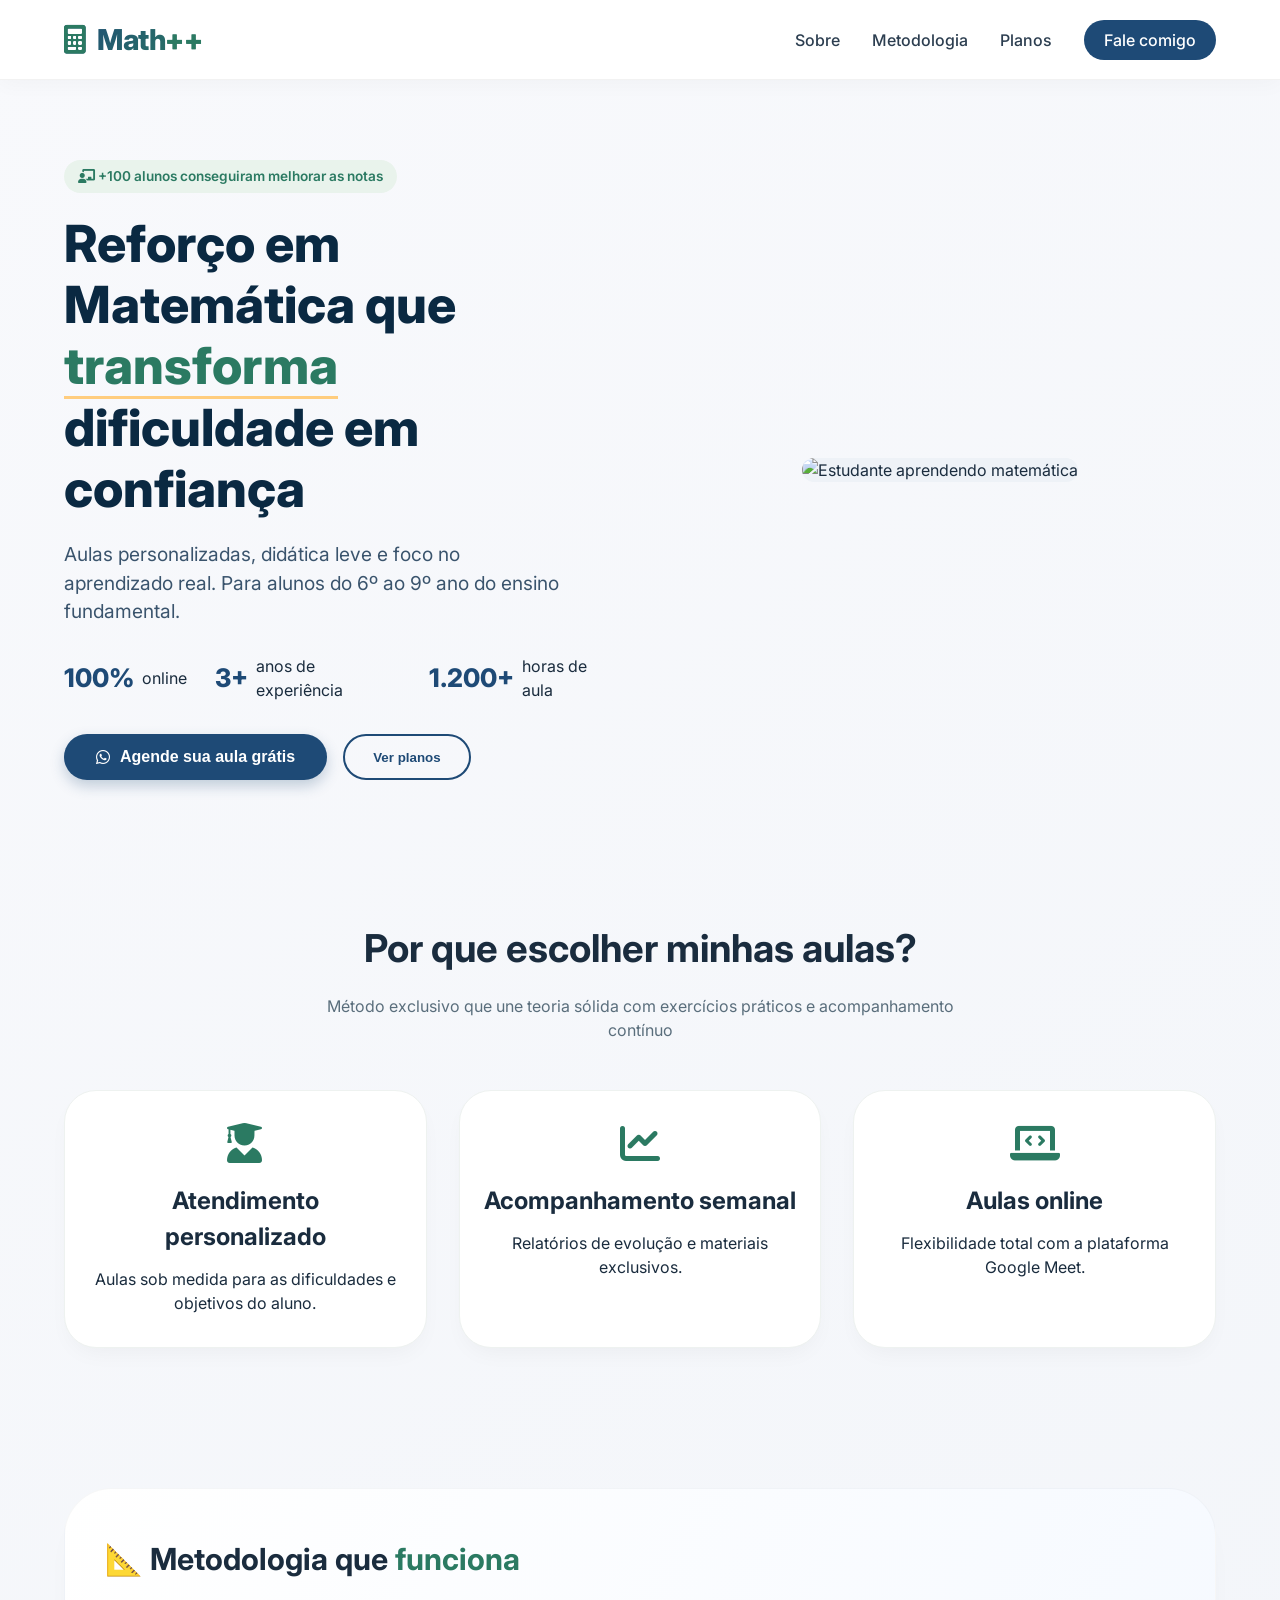
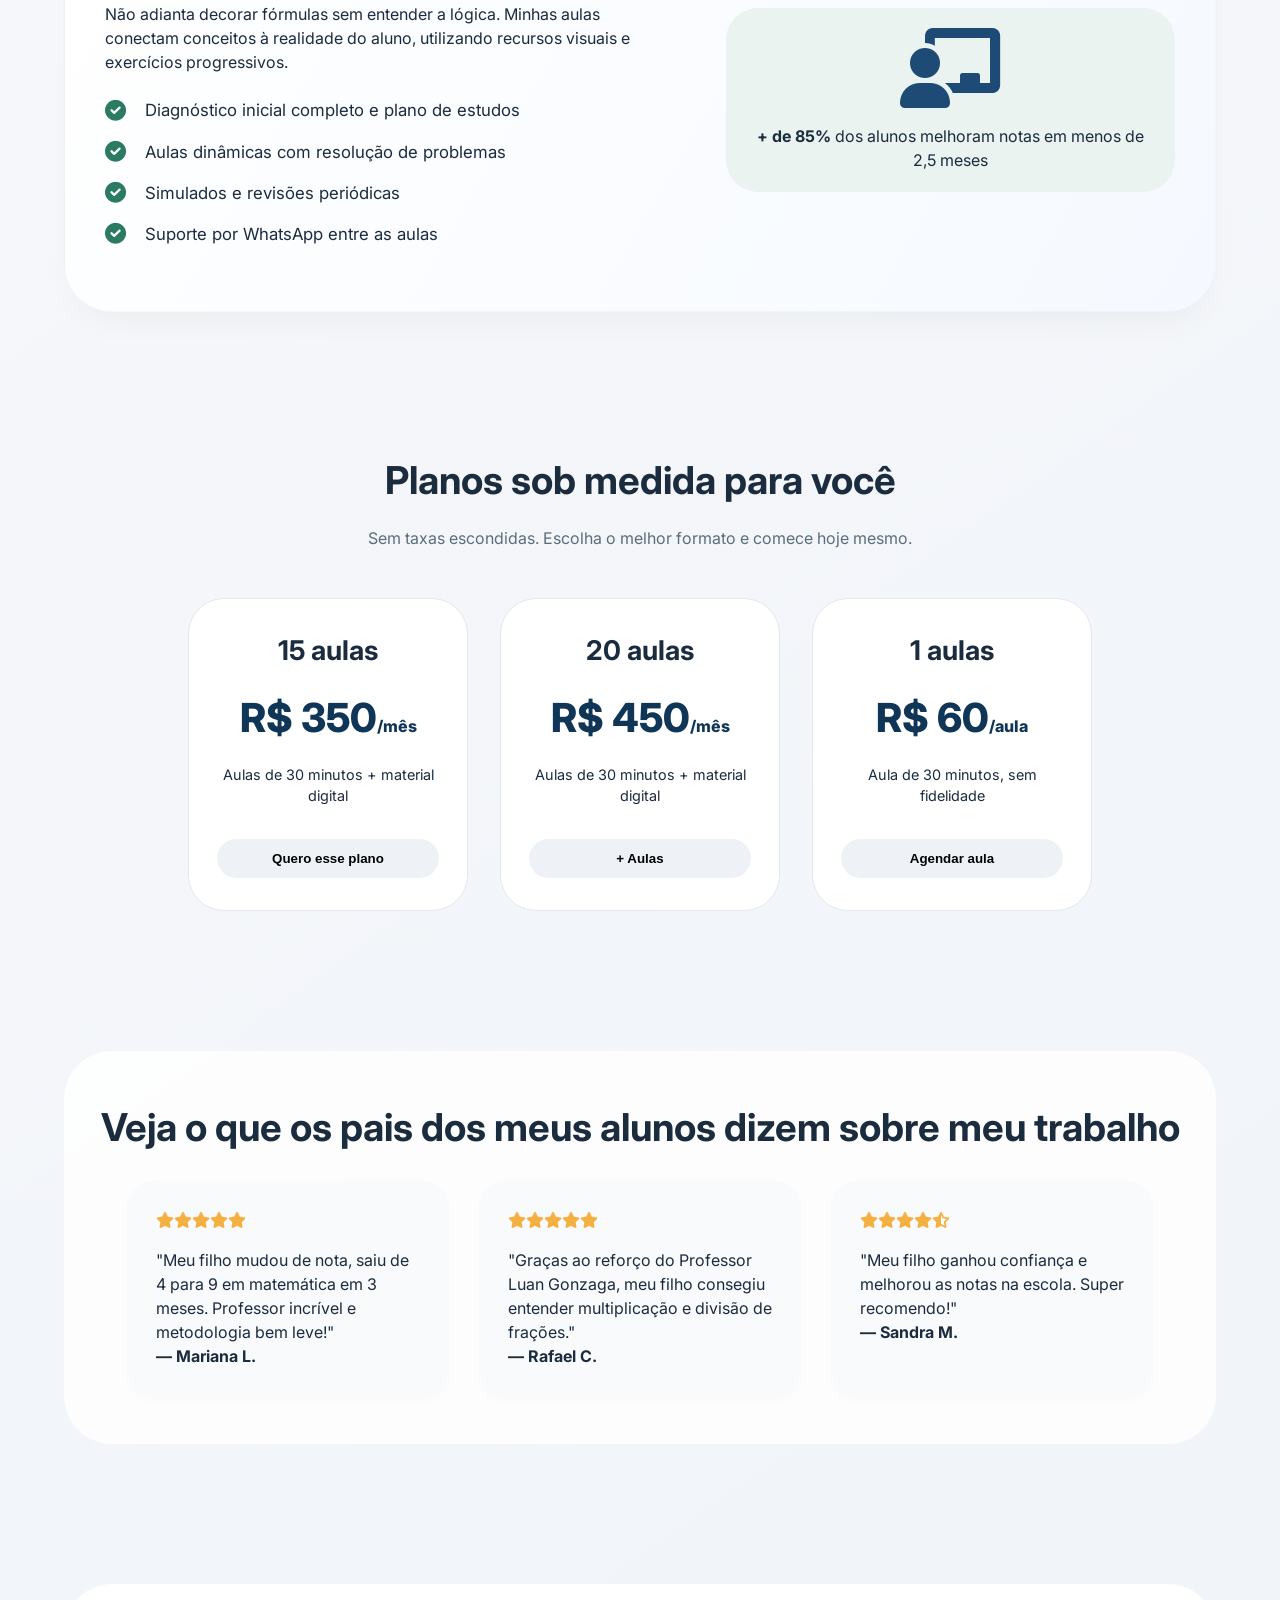
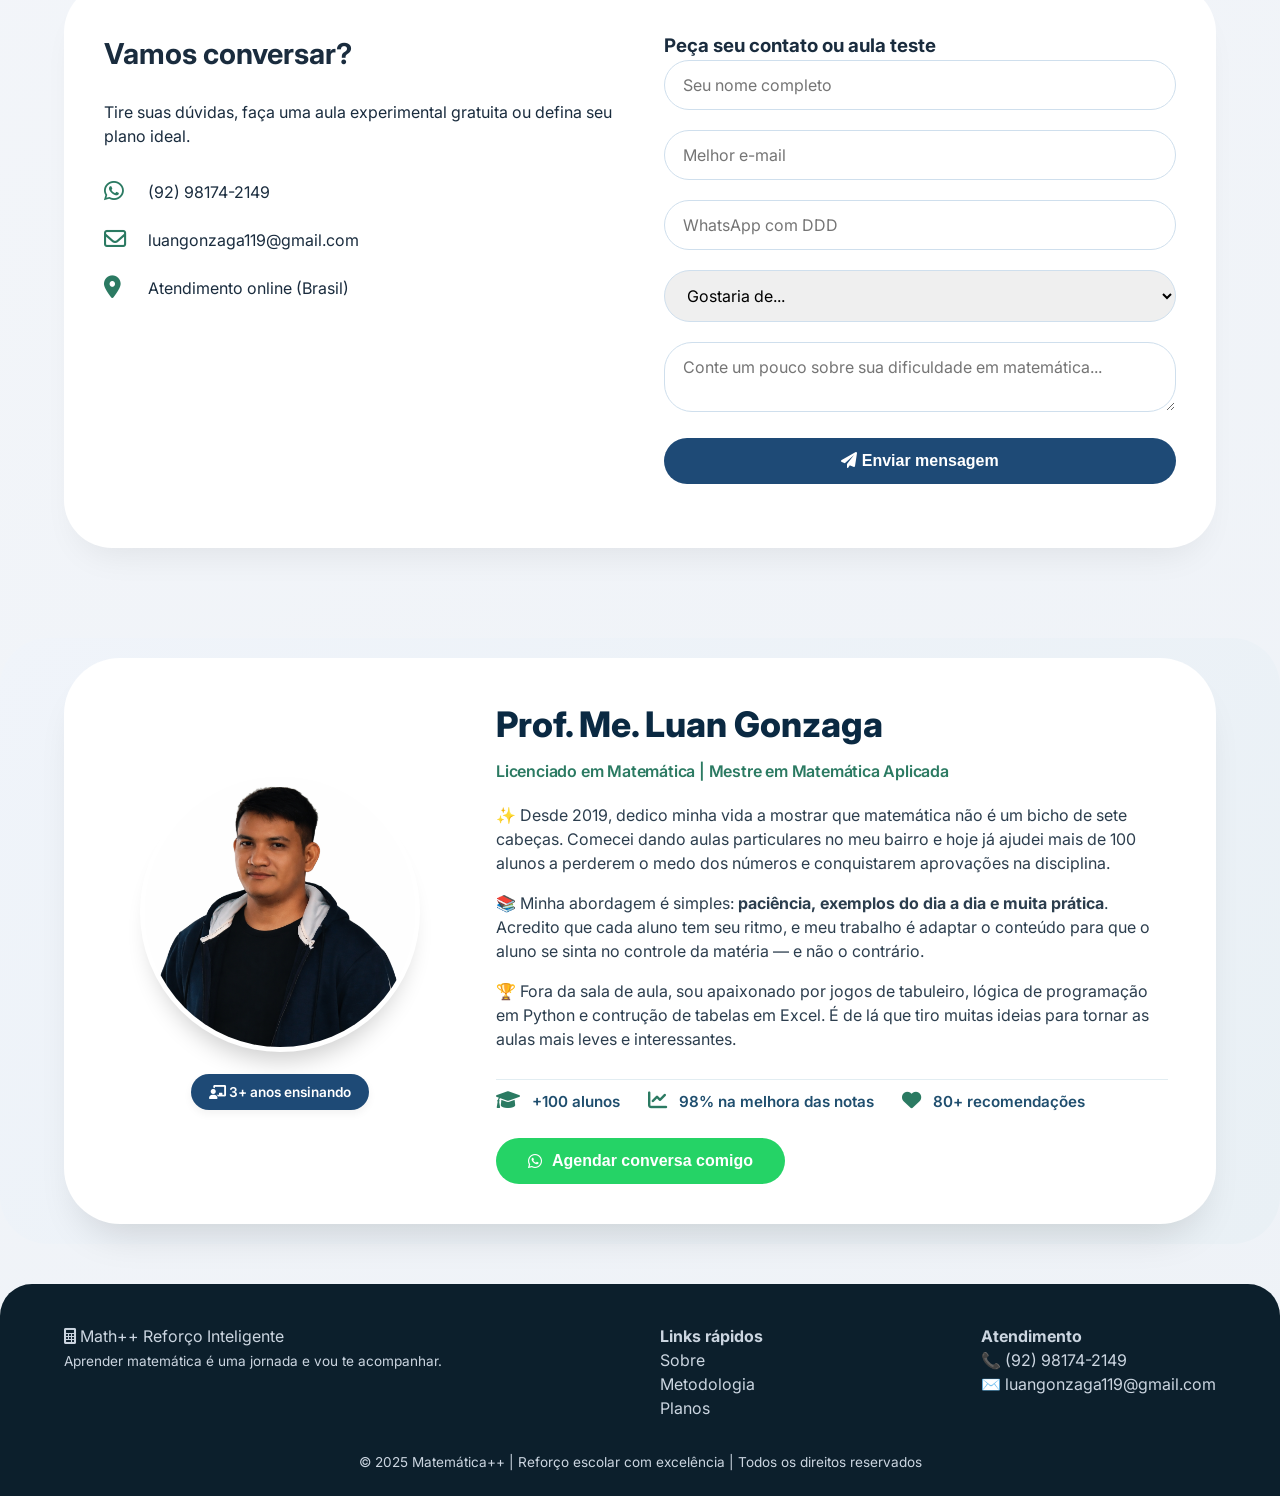
==== commit 6bb58294: "Correção de textos" ====
--- a/index.html
+++ b/index.html
@@ -34,7 +34,7 @@
                     <i class="fas fa-chalkboard-teacher"></i> +100 alunos conseguiram melhorar as notas
                 </div>
                 <h1>Reforço em Matemática que <span>transforma</span> dificuldade em confiança</h1>
-                <p class="hero-desc">Aulas personalizadas, didática leve e foco no aprendizado real. Para alunos do 6º ao 9º.</p>
+                <p class="hero-desc">Aulas personalizadas, didática leve e foco no aprendizado real. Para alunos do 6º ao 9º ano do ensino fundamental.</p>
                 <div class="hero-stats">
                     <div class="stat-item"><span class="stat-number">100%</span> <span>online</span></div>
                     <div class="stat-item"><span class="stat-number">3+</span> <span>anos de experiência</span></div>
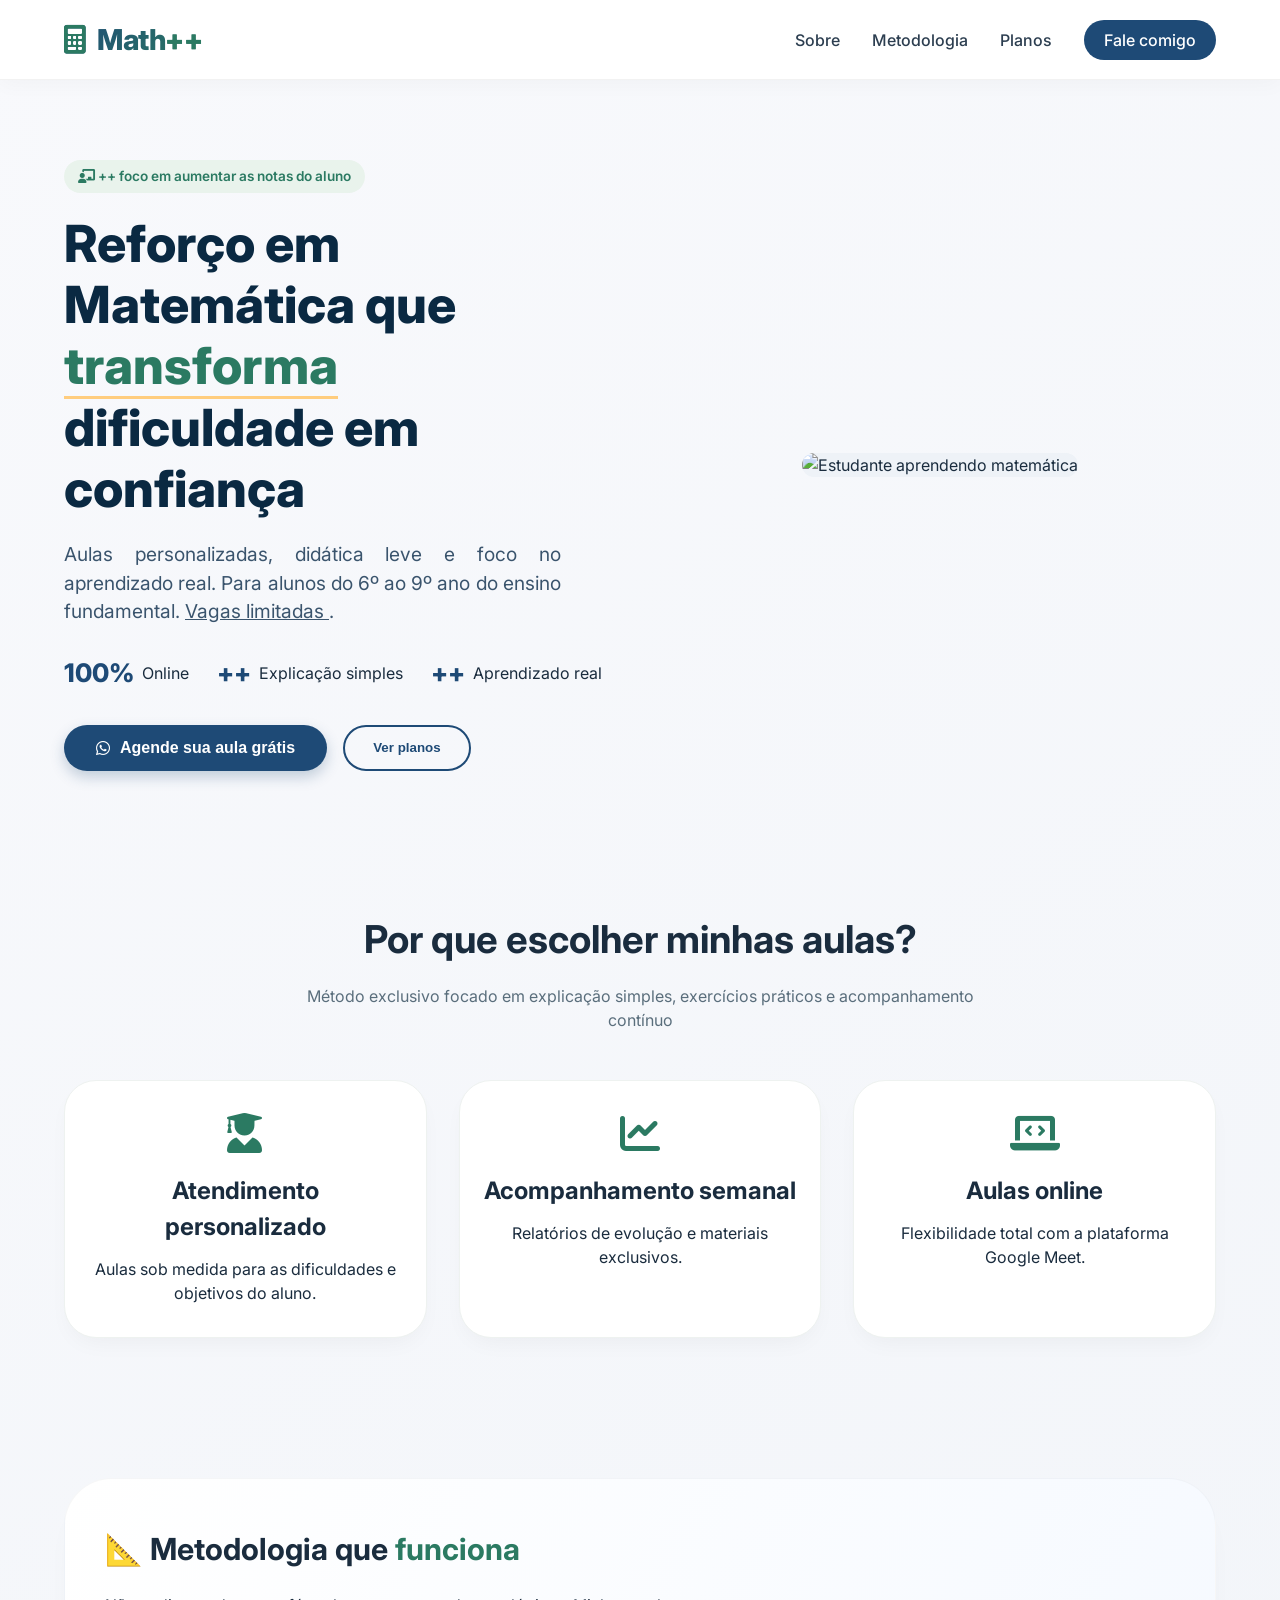
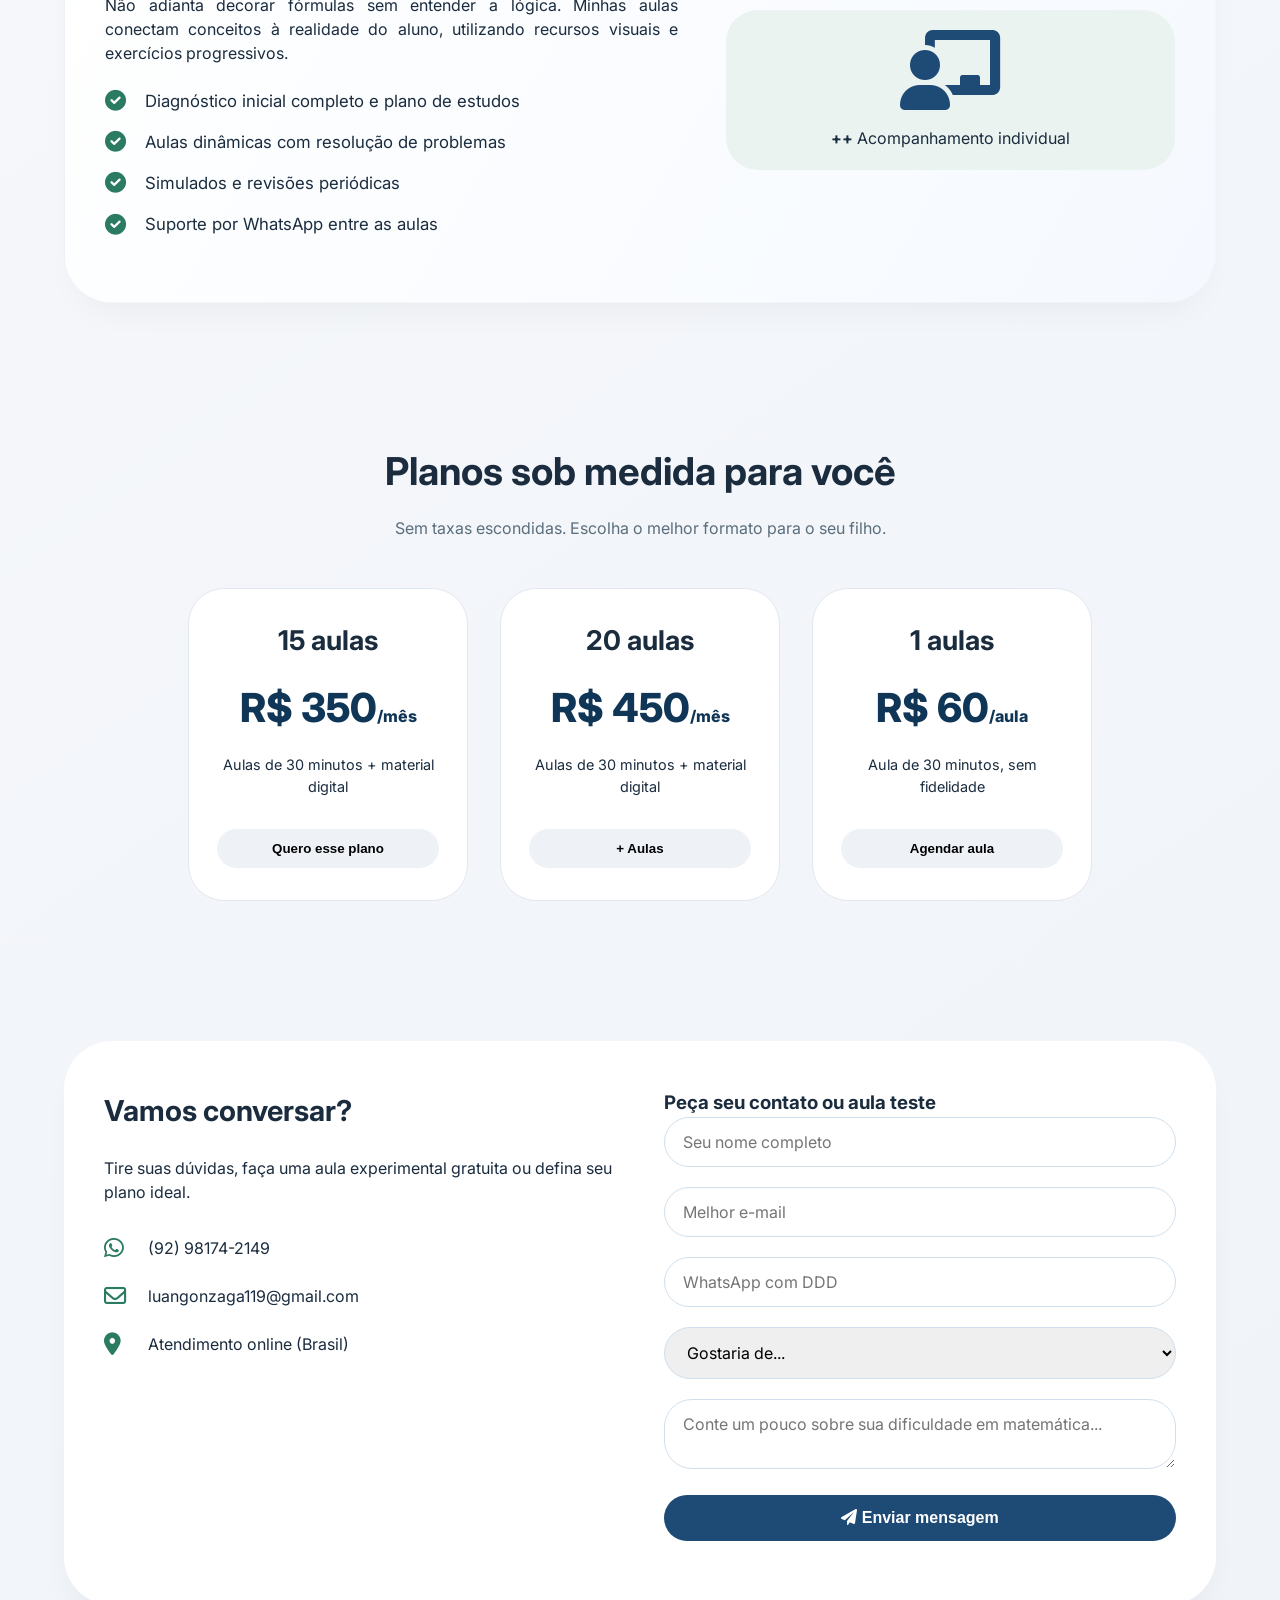
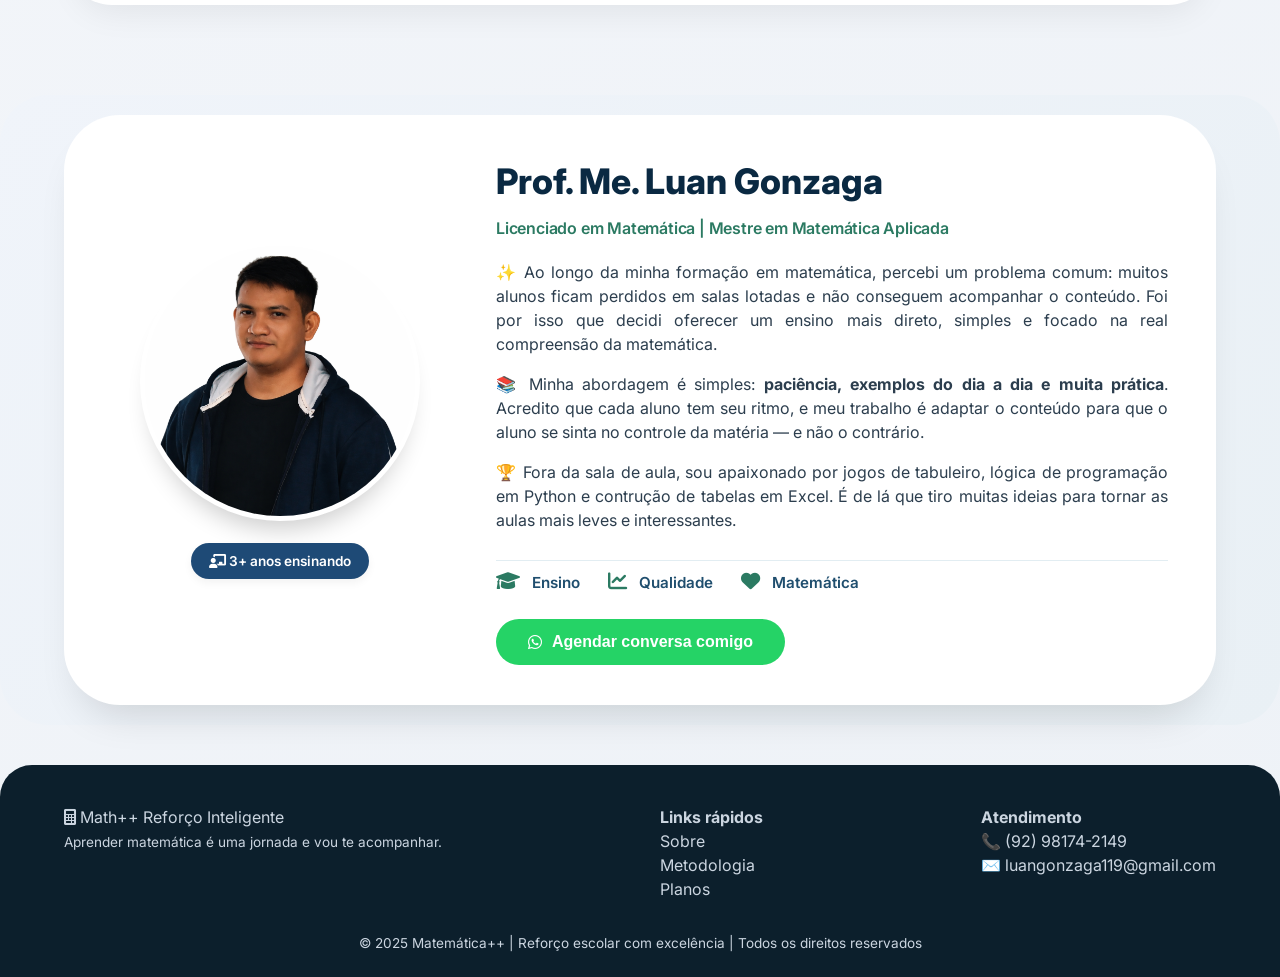
==== commit f2240eb0: "Correção de textos e ajustes" ====
--- a/index.html
+++ b/index.html
@@ -31,14 +31,16 @@
         <div class="container hero-grid">
             <div class="hero-content">
                 <div class="hero-badge">
-                    <i class="fas fa-chalkboard-teacher"></i> +100 alunos conseguiram melhorar as notas
+                    <i class="fas fa-chalkboard-teacher"></i> ++ foco em aumentar as notas do aluno
                 </div>
                 <h1>Reforço em Matemática que <span>transforma</span> dificuldade em confiança</h1>
-                <p class="hero-desc">Aulas personalizadas, didática leve e foco no aprendizado real. Para alunos do 6º ao 9º ano do ensino fundamental.</p>
+                <p class="hero-desc">Aulas personalizadas, didática leve e foco no aprendizado real. Para alunos do 6º ao 9º ano do ensino fundamental.
+                    <u> Vagas limitadas </u>.
+                </p>
                 <div class="hero-stats">
-                    <div class="stat-item"><span class="stat-number">100%</span> <span>online</span></div>
-                    <div class="stat-item"><span class="stat-number">3+</span> <span>anos de experiência</span></div>
-                    <div class="stat-item"><span class="stat-number">1.200+</span> <span>horas de aula</span></div>
+                    <div class="stat-item"><span class="stat-number">100%</span> <span>Online</span></div>
+                    <div class="stat-item"><span class="stat-number">++</span> <span>Explicação simples</span></div>
+                    <div class="stat-item"><span class="stat-number">++</span> <span>Aprendizado real</span></div>
                 </div>
                 <div class="hero-actions">
                     <button class="btn-primary" id="ctaHeroBtn"><i class="fab fa-whatsapp"></i> Agende sua aula grátis</button>
@@ -56,7 +58,7 @@
     <section id="sobre" class="section">
         <div class="container">
             <h2 class="section-title">Por que escolher minhas aulas?</h2>
-            <p class="section-sub">Método exclusivo que une teoria sólida com exercícios práticos e acompanhamento contínuo</p>
+            <p class="section-sub">Método exclusivo focado em explicação simples, exercícios práticos e acompanhamento contínuo</p>
             <div class="cards">
                 <div class="card"><i class="fas fa-user-graduate"></i><h3>Atendimento personalizado</h3><p>Aulas sob medida para as dificuldades e objetivos do aluno.</p></div>
                 <div class="card"><i class="fas fa-chart-line"></i><h3>Acompanhamento semanal</h3><p>Relatórios de evolução e materiais exclusivos.</p></div>
@@ -81,7 +83,7 @@
                 </div>
                 <div class="method-image">
                     <i class="fas fa-chalkboard-user" style="font-size: 5rem; color:#1E4A76;"></i>
-                    <p style="margin-top: 16px;"><strong>+ de 85%</strong> dos alunos melhoram notas em menos de 2,5 meses</p>
+                    <p style="margin-top: 16px;"><strong>++</strong> Acompanhamento individual</p>
                 </div>
             </div>
         </div>
@@ -91,7 +93,7 @@
     <section id="planos" class="section">
         <div class="container">
             <h2 class="section-title">Planos sob medida para você</h2>
-            <p class="section-sub">Sem taxas escondidas. Escolha o melhor formato e comece hoje mesmo.</p>
+            <p class="section-sub">Sem taxas escondidas. Escolha o melhor formato para o seu filho.</p>
             <div class="price-grid">
                 <div class="price-card">
                     <h3>15 aulas</h3>
@@ -110,20 +112,6 @@
                     <div class="price-value">R$ 60<span style="font-size:1rem;">/aula</span></div>
                     <p class="price-desc">Aula de 30 minutos, sem fidelidade</p>
                     <button class="btn-price planBtn" data-plano="Avulso">Agendar aula</button>
-                </div>
-            </div>
-        </div>
-    </section>
-
-    <!-- Depoimentos -->
-    <section class="section">
-        <div class="container">
-            <div class="testimonials">
-                <h2 class="section-title" style="margin-bottom: 24px;">Veja o que os pais dos meus alunos dizem sobre meu trabalho</h2>
-                <div class="testi-grid">
-                    <div class="testi-item"><div class="stars"><i class="fas fa-star"></i><i class="fas fa-star"></i><i class="fas fa-star"></i><i class="fas fa-star"></i><i class="fas fa-star"></i></div><p>"Meu filho mudou de nota, saiu de 4 para 9 em matemática em 3 meses. Professor incrível e metodologia bem leve!"</p><strong>— Mariana L.</strong></div>
-                    <div class="testi-item"><div class="stars"><i class="fas fa-star"></i><i class="fas fa-star"></i><i class="fas fa-star"></i><i class="fas fa-star"></i><i class="fas fa-star"></i></div><p>"Graças ao reforço do Professor Luan Gonzaga, meu filho consegiu entender multiplicação e divisão de frações."</p><strong>— Rafael C.</strong></div>
-                    <div class="testi-item"><div class="stars"><i class="fas fa-star"></i><i class="fas fa-star"></i><i class="fas fa-star"></i><i class="fas fa-star"></i><i class="fas fa-star-half-alt"></i></div><p>"Meu filho ganhou confiança e melhorou as notas na escola. Super recomendo!"</p><strong>— Sandra M.</strong></div>
                 </div>
             </div>
         </div>
@@ -183,14 +171,14 @@
                 <h2 class="teacher-name">Prof. Me. Luan Gonzaga</h2>
                 <p class="teacher-title">Licenciado em Matemática | Mestre em Matemática Aplicada</p>
                 <div class="teacher-desc">
-                    <p>✨ Desde 2019, dedico minha vida a mostrar que matemática não é um bicho de sete cabeças. Comecei dando aulas particulares no meu bairro e hoje já ajudei mais de 100 alunos a perderem o medo dos números e conquistarem aprovações na disciplina.</p>
+                    <p>✨ Ao longo da minha formação em matemática, percebi um problema comum: muitos alunos ficam perdidos em salas lotadas e não conseguem acompanhar o conteúdo. Foi por isso que decidi oferecer um ensino mais direto, simples e focado na real compreensão da matemática.</p>
                     <p>📚 Minha abordagem é simples: <strong>paciência, exemplos do dia a dia e muita prática</strong>. Acredito que cada aluno tem seu ritmo, e meu trabalho é adaptar o conteúdo para que o aluno se sinta no controle da matéria — e não o contrário.</p>
                     <p>🏆 Fora da sala de aula, sou apaixonado por jogos de tabuleiro, lógica de programação em Python e contrução de tabelas em Excel. É de lá que tiro muitas ideias para tornar as aulas mais leves e interessantes.</p>
                 </div>
                 <div class="teacher-stats-mini">
-                    <div><i class="fas fa-graduation-cap"></i> +100 alunos</div>
-                    <div><i class="fas fa-chart-line"></i> 98% na melhora das notas</div>
-                    <div><i class="fas fa-heart"></i> 80+ recomendações</div>
+                    <div><i class="fas fa-graduation-cap"></i> Ensino </div>
+                    <div><i class="fas fa-chart-line"></i> Qualidade</div>
+                    <div><i class="fas fa-heart"></i> Matemática</div>
                 </div>
                 <button class="btn-primary teacher-contact-btn" id="ctaTeacherBtn">
                     <i class="fab fa-whatsapp"></i> Agendar conversa comigo
--- a/style.css
+++ b/style.css
@@ -133,6 +133,7 @@
     color: #3a546d;
     margin-bottom: 28px;
     max-width: 90%;
+    text-align: justify;
 }
 
 .hero-stats {
@@ -276,6 +277,7 @@
 
 .method-text {
     flex: 1.4;
+    text-align: justify;
 }
 
 .method-text h3 {
@@ -579,6 +581,7 @@
     letter-spacing: -0.2px;
 }
 .teacher-desc p {
+    text-align: justify;
     margin-bottom: 16px;
     color: #2c3e4e;
     line-height: 1.5;
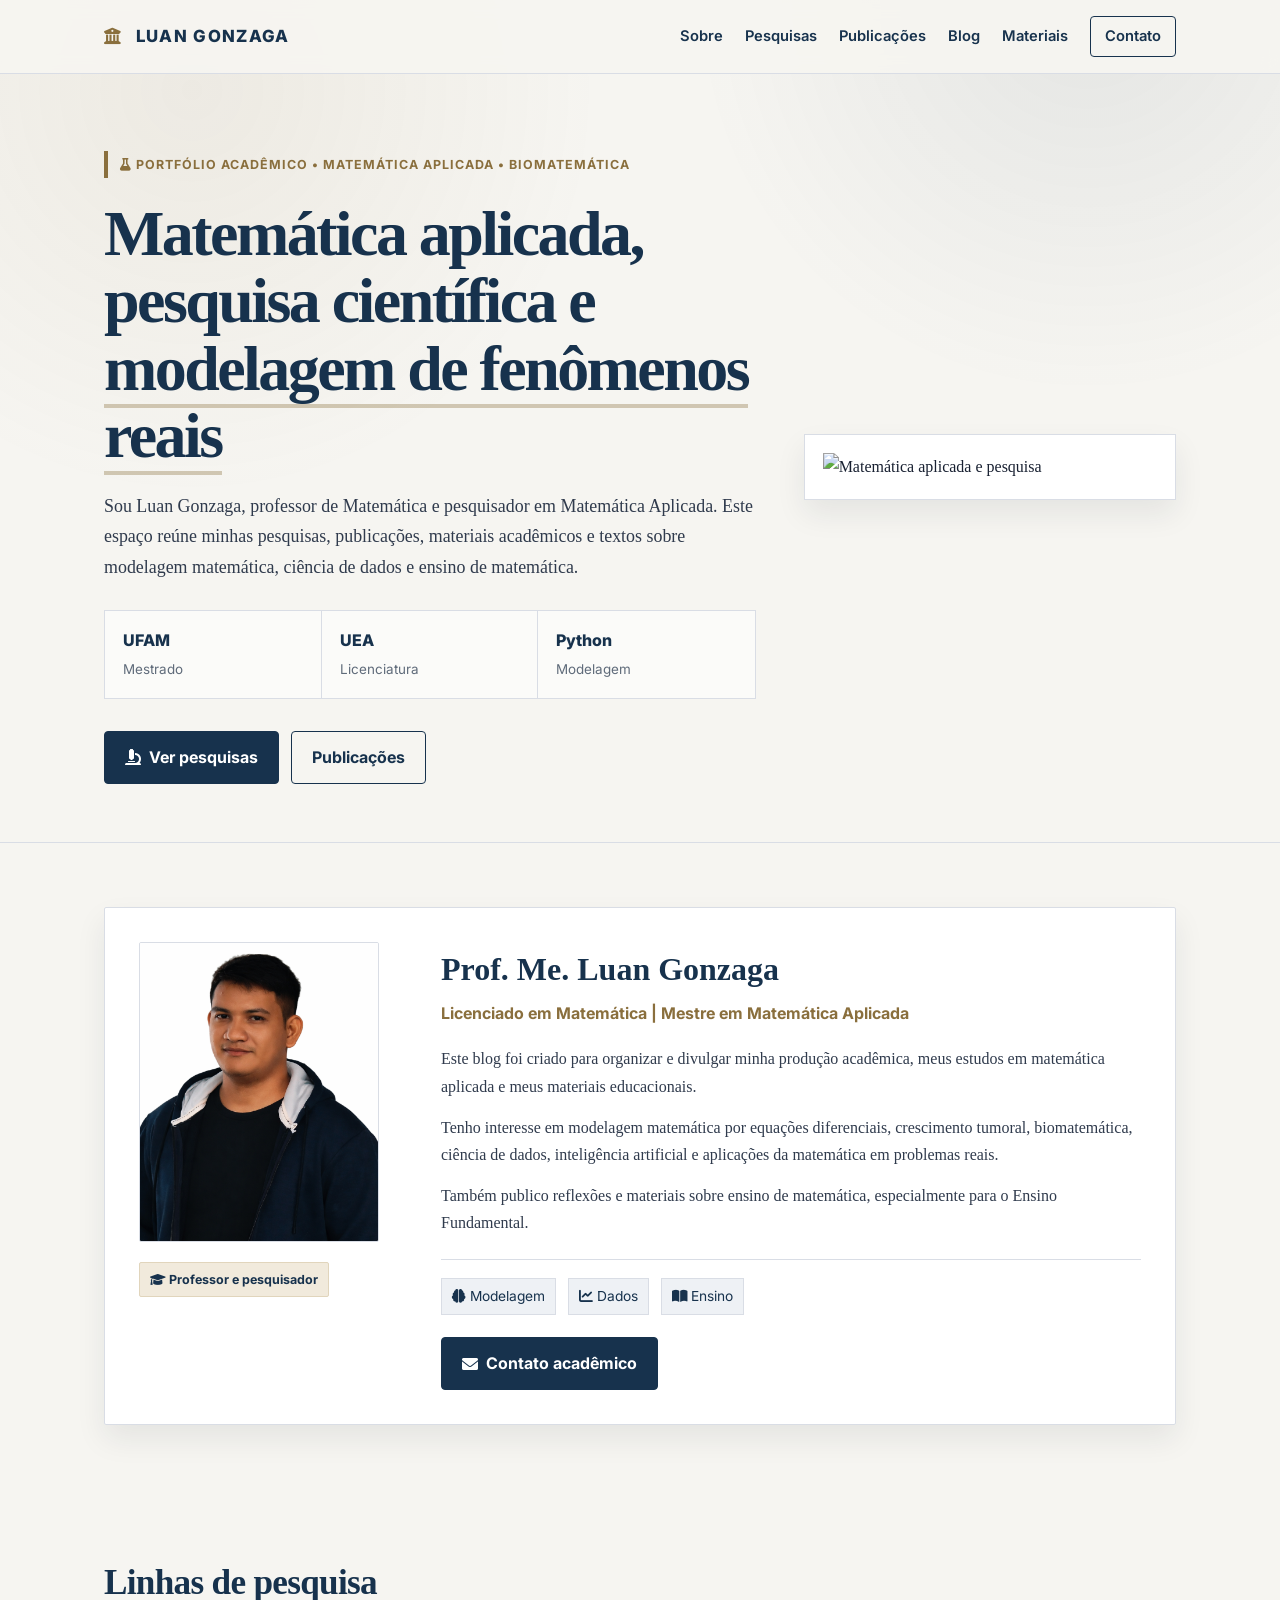
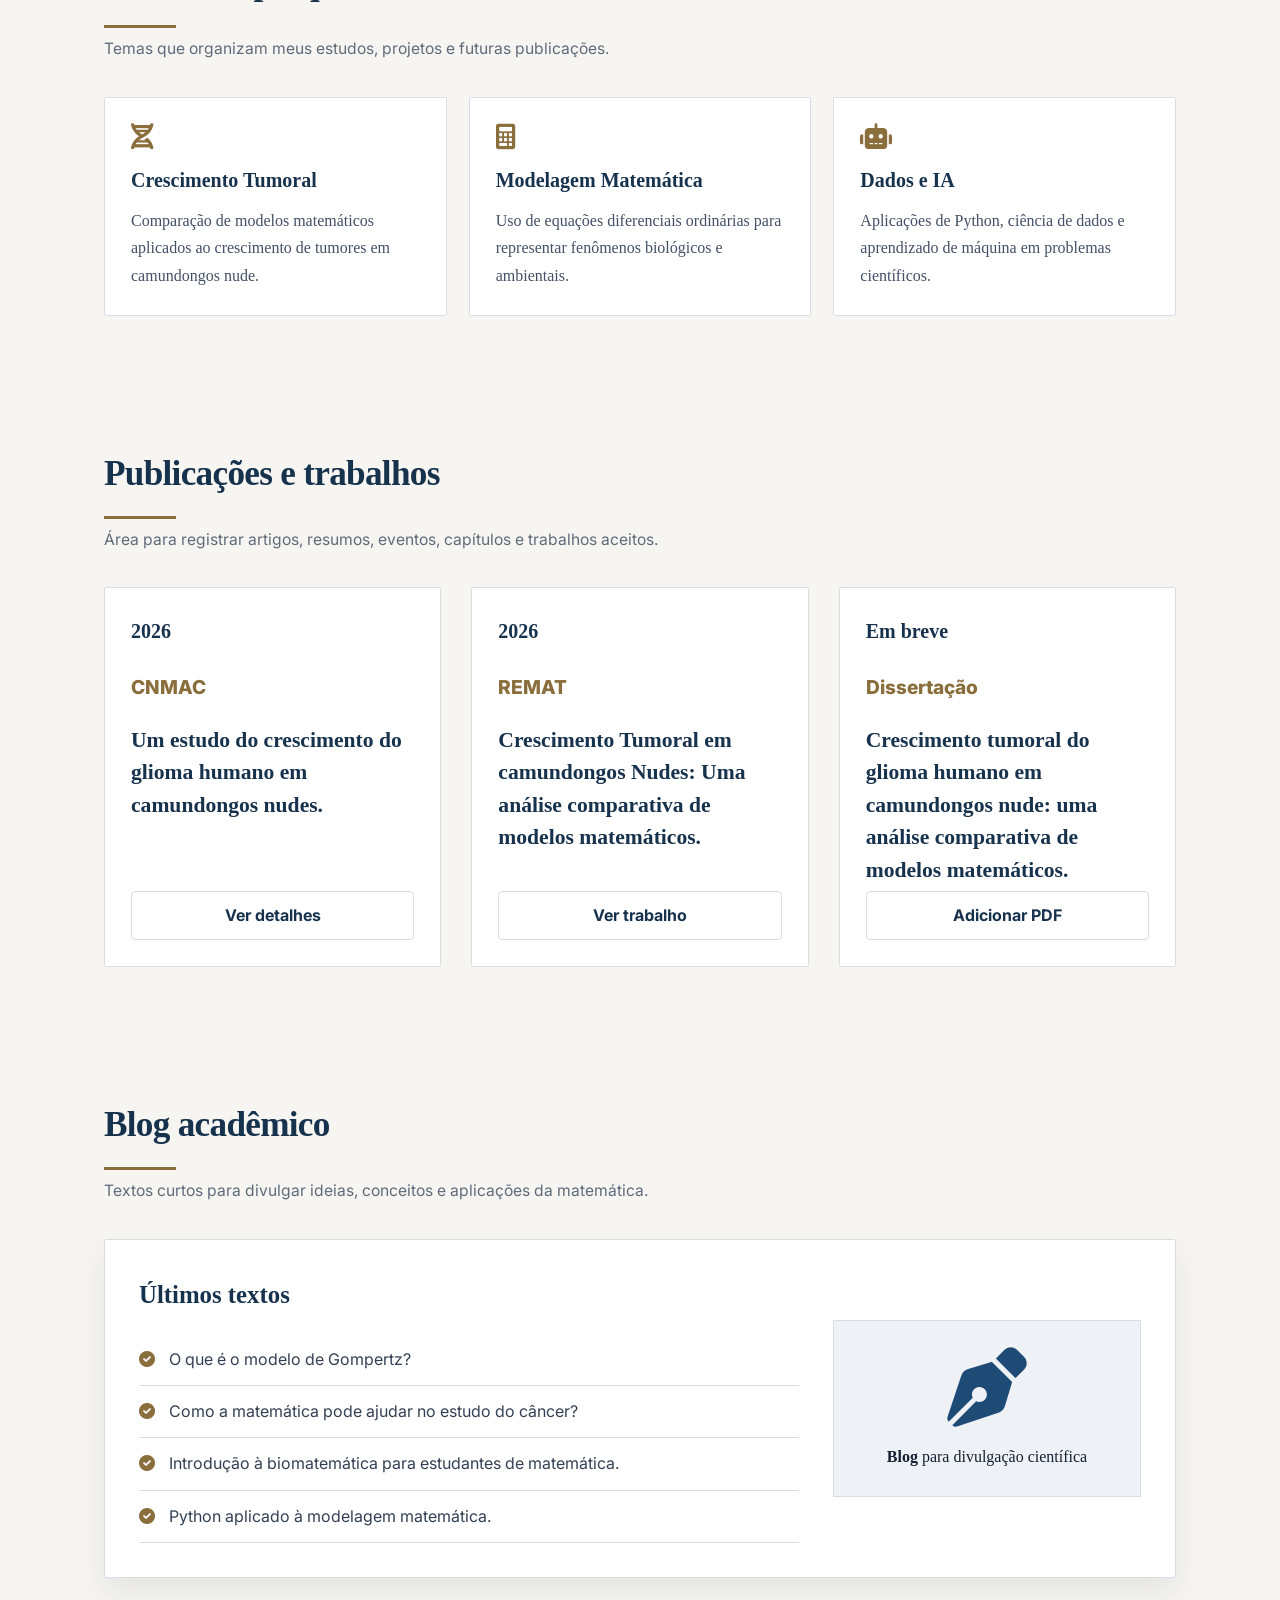
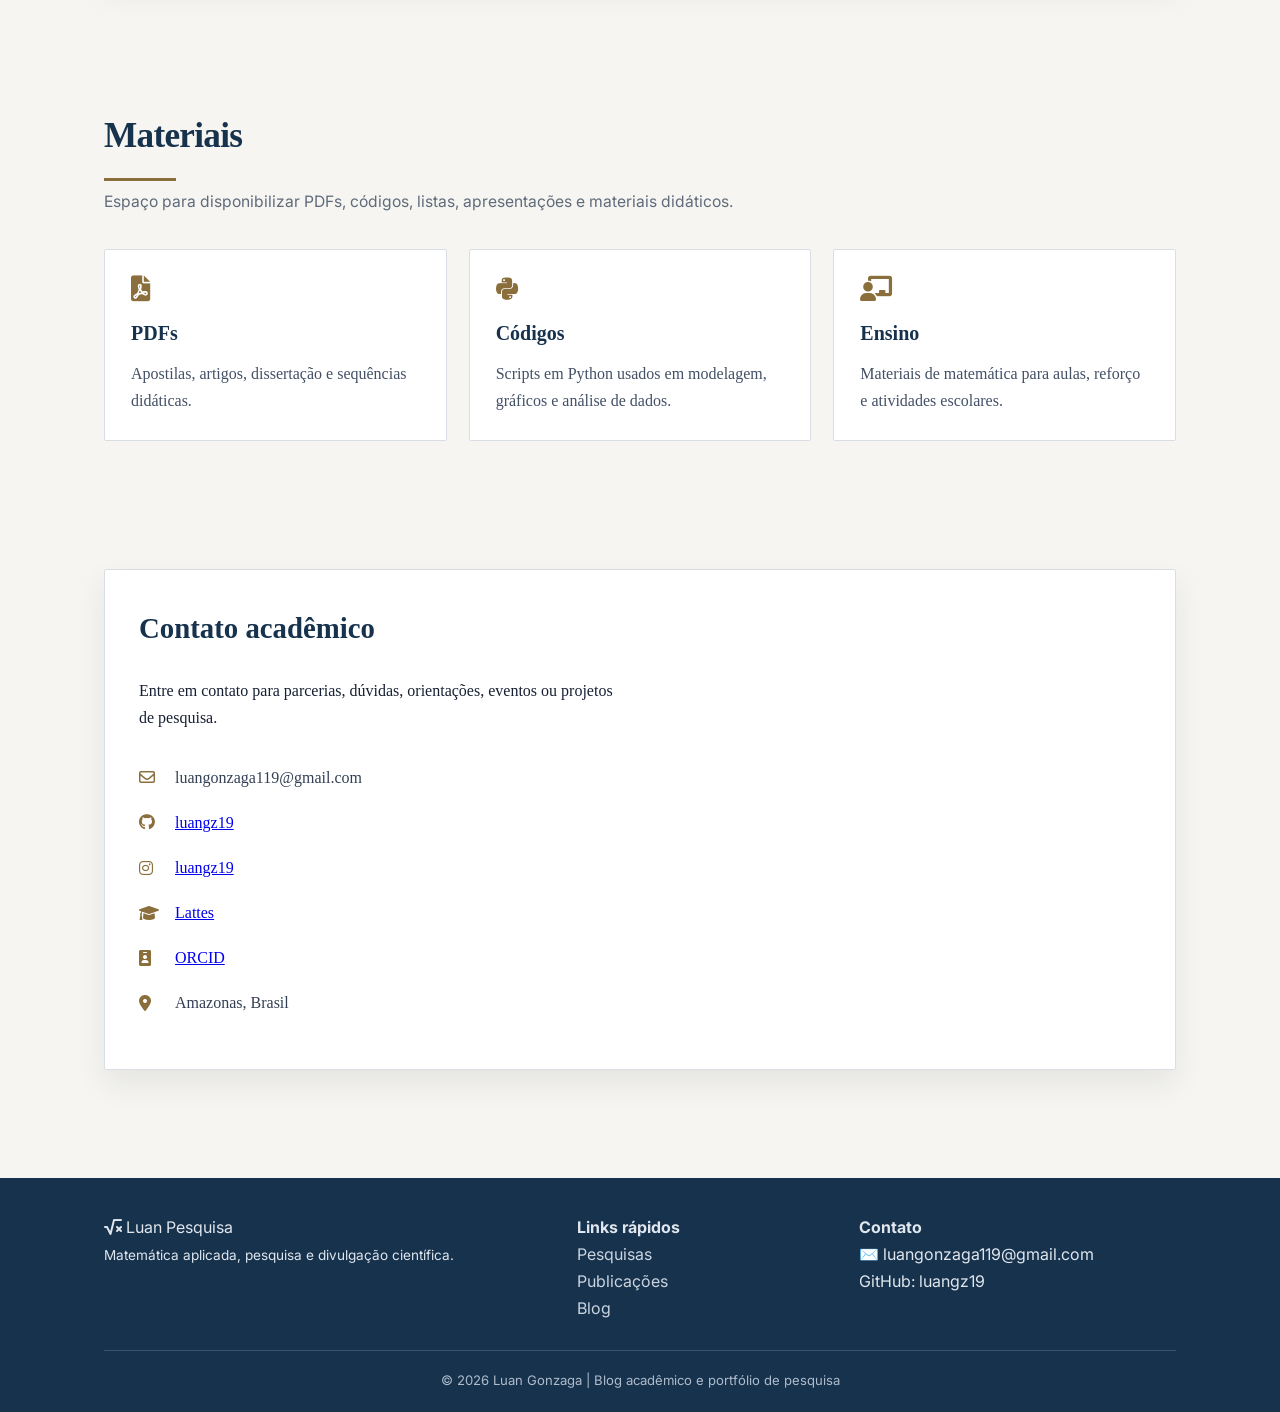
==== commit 3b16d6c1: "Criação do Blog" ====
--- a/index.html
+++ b/index.html
@@ -3,203 +3,177 @@
 <head>
     <meta charset="UTF-8">
     <meta name="viewport" content="width=device-width, initial-scale=1.0, user-scalable=yes">
-    <title>Matemática Fácil - Reforço Escolar</title>
-    <!-- Google Fonts e Font Awesome para ícones e tipografia moderna -->
-    <link href="https://fonts.googleapis.com/css2?family=Inter:opsz,wght@14..32,300;14..32,400;14..32,600;14..32,700;14..32,800&display=swap" rel="stylesheet">
+    <title>Luan Gonzaga | Matemática Aplicada, Pesquisa e Publicações</title>
+    <meta name="description" content="Blog acadêmico de Luan Gonzaga: pesquisas em matemática aplicada, biomatemática, ciência de dados e educação matemática.">
+    <link href="https://fonts.googleapis.com/css2?family=Inter:wght@400;500;600;700;800&display=swap" rel="stylesheet">
     <link rel="stylesheet" href="https://cdnjs.cloudflare.com/ajax/libs/font-awesome/6.0.0-beta3/css/all.min.css">
     <link rel="stylesheet" href="style.css">
 </head>
 <body>
-
 <header class="navbar">
     <div class="nav-container">
-        <div class="logo">
-            <i class="fas fa-calculator"></i> Math<span style="color:#2b7a62;">++</span>
-        </div>
+        <div class="logo"><i class="fas fa-university"></i> Luan Gonzaga </div>
         <div class="nav-links">
             <a href="#sobre">Sobre</a>
-            <a href="#metodologia">Metodologia</a>
-            <a href="#planos">Planos</a>
-            <a href="#contato" class="btn-contato-nav">Fale comigo</a>
+            <a href="#pesquisas">Pesquisas</a>
+            <a href="#publicacoes">Publicações</a>
+            <a href="#blog">Blog</a>
+            <a href="#materiais">Materiais</a>
+            <a href="#contato" class="btn-contato-nav">Contato</a>
         </div>
     </div>
 </header>
 
 <main>
-    <!-- Hero principal -->
     <section class="hero">
         <div class="container hero-grid">
             <div class="hero-content">
-                <div class="hero-badge">
-                    <i class="fas fa-chalkboard-teacher"></i> ++ foco em aumentar as notas do aluno
-                </div>
-                <h1>Reforço em Matemática que <span>transforma</span> dificuldade em confiança</h1>
-                <p class="hero-desc">Aulas personalizadas, didática leve e foco no aprendizado real. Para alunos do 6º ao 9º ano do ensino fundamental.
-                    <u> Vagas limitadas </u>.
-                </p>
+                <div class="hero-badge"><i class="fas fa-flask"></i> Portfólio acadêmico • Matemática aplicada • Biomatemática</div>
+                <h1>Matemática aplicada, pesquisa científica e <span>modelagem de fenômenos reais</span></h1>
+                <p class="hero-desc">Sou Luan Gonzaga, professor de Matemática e pesquisador em Matemática Aplicada. Este espaço reúne minhas pesquisas, publicações, materiais acadêmicos e textos sobre modelagem matemática, ciência de dados e ensino de matemática.</p>
                 <div class="hero-stats">
-                    <div class="stat-item"><span class="stat-number">100%</span> <span>Online</span></div>
-                    <div class="stat-item"><span class="stat-number">++</span> <span>Explicação simples</span></div>
-                    <div class="stat-item"><span class="stat-number">++</span> <span>Aprendizado real</span></div>
+                    <div class="stat-item"><span class="stat-number">UFAM</span> <span>Mestrado</span></div>
+                    <div class="stat-item"><span class="stat-number">UEA</span> <span>Licenciatura</span></div>
+                    <div class="stat-item"><span class="stat-number">Python</span> <span>Modelagem</span></div>
                 </div>
                 <div class="hero-actions">
-                    <button class="btn-primary" id="ctaHeroBtn"><i class="fab fa-whatsapp"></i> Agende sua aula grátis</button>
-                    <button class="btn-outline" id="scrollPlanosBtn">Ver planos</button>
+                    <a class="btn-primary" href="#pesquisas"><i class="fas fa-microscope"></i> Ver pesquisas</a>
+                    <a class="btn-outline" href="#publicacoes">Publicações</a>
                 </div>
             </div>
             <div class="hero-image">
-                <!-- Imagem ilustrativa SVG / matemática -->
-                <img src="https://placehold.co/500x400/eef2f7/1E4A76?text=Nº+de+Vagas:+5&font=montserrat" alt="Estudante aprendendo matemática" style="background:#eef2f7; object-fit: cover;">
+                <img src="https://placehold.co/500x400/f4f1e8/17324d?text=Pesquisa+Acadêmica&font=serif" alt="Matemática aplicada e pesquisa">
             </div>
         </div>
     </section>
 
-    <!-- Seção Sobre -->
-    <section id="sobre" class="section">
+    <section id="sobre" class="section about-teacher">
         <div class="container">
-            <h2 class="section-title">Por que escolher minhas aulas?</h2>
-            <p class="section-sub">Método exclusivo focado em explicação simples, exercícios práticos e acompanhamento contínuo</p>
-            <div class="cards">
-                <div class="card"><i class="fas fa-user-graduate"></i><h3>Atendimento personalizado</h3><p>Aulas sob medida para as dificuldades e objetivos do aluno.</p></div>
-                <div class="card"><i class="fas fa-chart-line"></i><h3>Acompanhamento semanal</h3><p>Relatórios de evolução e materiais exclusivos.</p></div>
-                <div class="card"><i class="fas fa-laptop-code"></i><h3>Aulas online</h3><p>Flexibilidade total com a plataforma Google Meet.</p></div>
-            </div>
-        </div>
-    </section>
-
-    <!-- Metodologia -->
-    <section id="metodologia" class="section">
-        <div class="container">
-            <div class="method-box">
-                <div class="method-text">
-                    <h3>📐 Metodologia que <span style="color:#2b7a62;">funciona</span></h3>
-                    <p>Não adianta decorar fórmulas sem entender a lógica. Minhas aulas conectam conceitos à realidade do aluno, utilizando recursos visuais e exercícios progressivos.</p>
-                    <ul class="method-list">
-                        <li><i class="fas fa-check-circle"></i> Diagnóstico inicial completo e plano de estudos</li>
-                        <li><i class="fas fa-check-circle"></i> Aulas dinâmicas com resolução de problemas</li>
-                        <li><i class="fas fa-check-circle"></i> Simulados e revisões periódicas</li>
-                        <li><i class="fas fa-check-circle"></i> Suporte por WhatsApp entre as aulas</li>
-                    </ul>
+            <div class="teacher-card">
+                <div class="teacher-avatar">
+                    <img src="imagens/Luan.png" alt="Foto de Luan Gonzaga">
+                    <div class="teacher-badge"><i class="fas fa-graduation-cap"></i> Professor e pesquisador</div>
                 </div>
-                <div class="method-image">
-                    <i class="fas fa-chalkboard-user" style="font-size: 5rem; color:#1E4A76;"></i>
-                    <p style="margin-top: 16px;"><strong>++</strong> Acompanhamento individual</p>
+                <div class="teacher-info">
+                    <h2 class="teacher-name">Prof. Me. Luan Gonzaga</h2>
+                    <p class="teacher-title">Licenciado em Matemática | Mestre em Matemática Aplicada</p>
+                    <div class="teacher-desc">
+                        <p>Este blog foi criado para organizar e divulgar minha produção acadêmica, meus estudos em matemática aplicada e meus materiais educacionais.</p>
+                        <p>Tenho interesse em modelagem matemática por equações diferenciais, crescimento tumoral, biomatemática, ciência de dados, inteligência artificial e aplicações da matemática em problemas reais.</p>
+                        <p>Também publico reflexões e materiais sobre ensino de matemática, especialmente para o Ensino Fundamental.</p>
+                    </div>
+                    <div class="teacher-stats-mini">
+                        <div><i class="fas fa-brain"></i> Modelagem</div>
+                        <div><i class="fas fa-chart-line"></i> Dados</div>
+                        <div><i class="fas fa-book-open"></i> Ensino</div>
+                    </div>
+                    <a class="btn-primary teacher-contact-btn" href="#contato"><i class="fas fa-envelope"></i> Contato acadêmico</a>
                 </div>
             </div>
         </div>
     </section>
 
-    <!-- Planos e Preços -->
-    <section id="planos" class="section">
+    <section id="pesquisas" class="section">
         <div class="container">
-            <h2 class="section-title">Planos sob medida para você</h2>
-            <p class="section-sub">Sem taxas escondidas. Escolha o melhor formato para o seu filho.</p>
+            <h2 class="section-title">Linhas de pesquisa</h2>
+            <p class="section-sub">Temas que organizam meus estudos, projetos e futuras publicações.</p>
+            <div class="cards">
+                <article class="card"><i class="fas fa-dna"></i><h3>Crescimento Tumoral</h3><p>Comparação de modelos matemáticos aplicados ao crescimento de tumores em camundongos nude.</p></article>
+                <article class="card"><i class="fas fa-calculator"></i><h3>Modelagem Matemática</h3><p>Uso de equações diferenciais ordinárias para representar fenômenos biológicos e ambientais.</p></article>
+                <article class="card"><i class="fas fa-robot"></i><h3>Dados e IA</h3><p>Aplicações de Python, ciência de dados e aprendizado de máquina em problemas científicos.</p></article>
+            </div>
+        </div>
+    </section>
+
+    <section id="publicacoes" class="section">
+        <div class="container">
+            <h2 class="section-title">Publicações e trabalhos</h2>
+            <p class="section-sub">Área para registrar artigos, resumos, eventos, capítulos e trabalhos aceitos.</p>
             <div class="price-grid">
-                <div class="price-card">
-                    <h3>15 aulas</h3>
-                    <div class="price-value">R$ 350<span style="font-size:1rem;">/mês</span></div>
-                    <p class="price-desc">Aulas de 30 minutos + material digital</p>
-                    <button class="btn-price planBtn" data-plano="Mensal1">Quero esse plano</button>
+                <article class="price-card">
+                    <h3>2026</h3>
+                    <div class="price-value" style="font-size:1.45rem;">CNMAC</div>
+                    <p class="price-desc"><strong>Um estudo do crescimento do glioma humano em camundongos nudes.</strong></p>
+                    <a class="btn-price" href="#">Ver detalhes</a>
+                </article>
+                <article class="price-card">
+                    <h3>2026</h3>
+                    <div class="price-value" style="font-size:1.45rem;">REMAT</div>
+                    <p class="price-desc"><strong>Crescimento Tumoral em camundongos Nudes: Uma análise comparativa de modelos matemáticos.</strong></p>
+                    <a class="btn-price" href="#">Ver trabalho</a>
+                </article>
+                <article class="price-card">
+                    <h3>Em breve</h3>
+                    <div class="price-value" style="font-size:1.45rem;">Dissertação</div>
+                    <p class="price-desc"><strong>Crescimento tumoral do glioma humano em camundongos nude: uma análise comparativa de modelos matemáticos.</strong></p>
+                    <a class="btn-price" href="#">Adicionar PDF</a>
+                </article>
+            </div>
+        </div>
+    </section>
+
+    <section id="blog" class="section">
+        <div class="container">
+            <h2 class="section-title">Blog acadêmico</h2>
+            <p class="section-sub">Textos curtos para divulgar ideias, conceitos e aplicações da matemática.</p>
+            <div class="method-box">
+                <div class="method-text">
+                    <h3>Últimos textos</h3>
+                    <ul class="method-list">
+                        <li><i class="fas fa-check-circle"></i> O que é o modelo de Gompertz?</li>
+                        <li><i class="fas fa-check-circle"></i> Como a matemática pode ajudar no estudo do câncer?</li>
+                        <li><i class="fas fa-check-circle"></i> Introdução à biomatemática para estudantes de matemática.</li>
+                        <li><i class="fas fa-check-circle"></i> Python aplicado à modelagem matemática.</li>
+                    </ul>
                 </div>
-                <div class="price-card">
-                    <h3>20 aulas</h3>
-                    <div class="price-value">R$ 450<span style="font-size:1rem;">/mês</span></div>
-                    <p class="price-desc">Aulas de 30 minutos + material digital</p>
-                    <button class="btn-price planBtn" data-plano="Mensal2">+ Aulas</button>
-                </div>
-                <div class="price-card">
-                    <h3>1 aulas</h3>
-                    <div class="price-value">R$ 60<span style="font-size:1rem;">/aula</span></div>
-                    <p class="price-desc">Aula de 30 minutos, sem fidelidade</p>
-                    <button class="btn-price planBtn" data-plano="Avulso">Agendar aula</button>
+                <div class="method-image">
+                    <i class="fas fa-pen-nib" style="font-size:5rem; color:#1E4A76;"></i>
+                    <p style="margin-top:16px;"><strong>Blog</strong> para divulgação científica</p>
                 </div>
             </div>
         </div>
     </section>
 
-    <!-- Contato e formulário -->
+    <section id="materiais" class="section">
+        <div class="container">
+            <h2 class="section-title">Materiais</h2>
+            <p class="section-sub">Espaço para disponibilizar PDFs, códigos, listas, apresentações e materiais didáticos.</p>
+            <div class="cards">
+                <article class="card"><i class="fas fa-file-pdf"></i><h3>PDFs</h3><p>Apostilas, artigos, dissertação e sequências didáticas.</p></article>
+                <article class="card"><i class="fab fa-python"></i><h3>Códigos</h3><p>Scripts em Python usados em modelagem, gráficos e análise de dados.</p></article>
+                <article class="card"><i class="fas fa-chalkboard-teacher"></i><h3>Ensino</h3><p>Materiais de matemática para aulas, reforço e atividades escolares.</p></article>
+            </div>
+        </div>
+    </section>
+
     <section id="contato" class="section">
         <div class="container">
             <div class="contact-flex">
                 <div class="contact-info">
-                    <h3 style="font-size: 1.8rem; margin-bottom: 24px;">Vamos conversar?</h3>
-                    <p style="margin-bottom: 32px;">Tire suas dúvidas, faça uma aula experimental gratuita ou defina seu plano ideal.</p>
-                    <div class="contact-detail"><i class="fab fa-whatsapp"></i> <span>(92) 98174-2149</span></div>
+                    <h3 style="font-size:1.8rem; margin-bottom:24px;">Contato acadêmico</h3>
+                    <p style="margin-bottom:32px;">Entre em contato para parcerias, dúvidas, orientações, eventos ou projetos de pesquisa.</p>
                     <div class="contact-detail"><i class="far fa-envelope"></i> <span>luangonzaga119@gmail.com</span></div>
-                    <div class="contact-detail"><i class="fas fa-map-marker-alt"></i> <span>Atendimento online (Brasil)</span></div>
-                </div>
-                <div class="contact-form">
-                    <h3>Peça seu contato ou aula teste</h3>
-                    <form action="https://formsubmit.co/luangonzaga119@gmail.com" method="POST">
-                        <div class="form-group"><input type="text" name="nome" placeholder="Seu nome completo" required></div>
-                        <div class="form-group"><input type="email" name="email" placeholder="Melhor e-mail" required></div>
-                        <div class="form-group"><input type="tel" name="telefone" placeholder="WhatsApp com DDD" required></div>
-                        <div class="form-group">
-                            <select name="interesse">
-                                <option value="">Gostaria de...</option>
-                                <option>Aula experimental gratuita</option>
-                                <option>Informações sobre planos</option>
-                                <option>Dúvidas sobre metodologia</option>
-                            </select>
-                        </div>
-                        <div class="form-group"><textarea name="mensagem" rows="2" placeholder="Conte um pouco sobre sua dificuldade em matemática..."></textarea></div>
-                        <!-- Campo oculto para redirecionamento após envio (opcional) -->
-                        <input type="hidden" name="_next" value="https://luangz19.github.io/luangonzaga/">
-                        <!-- Personaliza o assunto do email -->
-                        <input type="hidden" name="_subject" value="Novo Lead - Matemática++">
-                        <button type="submit" id="submitFormBtn"><i class="fas fa-paper-plane"></i> Enviar mensagem</button>
-                    </form>
-                    <p id="formFeedback" style="margin-top: 16px; font-size:0.85rem; color:#2b7a62;"></p>
+                    <div class="contact-detail"><i class="fab fa-github"></i> <span> <a href="https://github.com/luangz19"  target="_blank" rel="noopener noreferrer" class="link">luangz19</a></span></div>
+                    <div class="contact-detail"><i class="fab fa-instagram"></i> <span> <a href="https://www.instagram.com/luangz19/" target="_blank" rel="noopener noreferrer" class="link">luangz19</a></span></div>
+                     <div class="contact-detail"><i class="fas fa-graduation-cap"></i> <span> <a href="https://lattes.cnpq.br/0535098814300943" target="_blank" rel="noopener noreferrer" class="link">Lattes</a></span></div>
+                    <div class="contact-detail"><i class="fas fa-id-badge"></i> <span> <a href="https://orcid.org/0009-0008-6166-1642" target="_blank" rel="noopener noreferrer" class="link">ORCID</a></span></div>
+                    <div class="contact-detail"><i class="fas fa-map-marker-alt"></i> <span>Amazonas, Brasil</span></div>
                 </div>
             </div>
         </div>
     </section>
 </main>
 
-<!-- Seção Sobre Mim - Professor(a) -->
-<section class="section about-teacher" id="sobre-mim">
-    <div class="container">
-        <div class="teacher-card">
-            <div class="teacher-avatar">
-                <!-- Substitua o link da imagem pela sua foto real -->
-                <img src="imagens/Luan.png" alt="Foto do Professor">
-                <div class="teacher-badge">
-                    <i class="fas fa-chalkboard-user"></i> 3+ anos ensinando
-                </div>
-            </div>
-            <div class="teacher-info">
-                <h2 class="teacher-name">Prof. Me. Luan Gonzaga</h2>
-                <p class="teacher-title">Licenciado em Matemática | Mestre em Matemática Aplicada</p>
-                <div class="teacher-desc">
-                    <p>✨ Ao longo da minha formação em matemática, percebi um problema comum: muitos alunos ficam perdidos em salas lotadas e não conseguem acompanhar o conteúdo. Foi por isso que decidi oferecer um ensino mais direto, simples e focado na real compreensão da matemática.</p>
-                    <p>📚 Minha abordagem é simples: <strong>paciência, exemplos do dia a dia e muita prática</strong>. Acredito que cada aluno tem seu ritmo, e meu trabalho é adaptar o conteúdo para que o aluno se sinta no controle da matéria — e não o contrário.</p>
-                    <p>🏆 Fora da sala de aula, sou apaixonado por jogos de tabuleiro, lógica de programação em Python e contrução de tabelas em Excel. É de lá que tiro muitas ideias para tornar as aulas mais leves e interessantes.</p>
-                </div>
-                <div class="teacher-stats-mini">
-                    <div><i class="fas fa-graduation-cap"></i> Ensino </div>
-                    <div><i class="fas fa-chart-line"></i> Qualidade</div>
-                    <div><i class="fas fa-heart"></i> Matemática</div>
-                </div>
-                <button class="btn-primary teacher-contact-btn" id="ctaTeacherBtn">
-                    <i class="fab fa-whatsapp"></i> Agendar conversa comigo
-                </button>
-            </div>
-        </div>
-    </div>
-</section>
-
 <footer>
     <div class="container">
         <div class="footer-content">
-            <div><i class="fas fa-calculator"></i> Math++ Reforço Inteligente<br><span style="font-size:0.85rem;">Aprender matemática é uma jornada e vou te acompanhar.</span></div>
-            <div><strong>Links rápidos</strong><br><a href="#sobre" style="color:#cbd5e0; text-decoration:none;">Sobre</a><br><a href="#metodologia" style="color:#cbd5e0; text-decoration:none;">Metodologia</a><br><a href="#planos" style="color:#cbd5e0; text-decoration:none;">Planos</a></div>
-            <div><strong>Atendimento</strong><br>📞 (92) 98174-2149<br>✉️ luangonzaga119@gmail.com</div>
+            <div><i class="fas fa-square-root-alt"></i> Luan Pesquisa<br><span style="font-size:0.85rem;">Matemática aplicada, pesquisa e divulgação científica.</span></div>
+            <div><strong>Links rápidos</strong><br><a href="#pesquisas" style="color:#cbd5e0; text-decoration:none;">Pesquisas</a><br><a href="#publicacoes" style="color:#cbd5e0; text-decoration:none;">Publicações</a><br><a href="#blog" style="color:#cbd5e0; text-decoration:none;">Blog</a></div>
+            <div><strong>Contato</strong><br>✉️ luangonzaga119@gmail.com<br>GitHub: luangz19</div>
         </div>
-        <div class="footer-copy">© 2025 Matemática++ | Reforço escolar com excelência | Todos os direitos reservados</div>
+        <div class="footer-copy">© 2026 Luan Gonzaga | Blog acadêmico e portfólio de pesquisa</div>
     </div>
 </footer>
-
 <script src="script.js"></script>
-
 </body>
-</html>+</html>
--- a/style.css
+++ b/style.css
@@ -1,3 +1,16 @@
+:root {
+    --bg: #f6f5f1;
+    --paper: #ffffff;
+    --ink: #172033;
+    --muted: #5f6b7a;
+    --line: #d9dde5;
+    --primary: #17324d;
+    --primary-2: #244f74;
+    --accent: #8a6f3d;
+    --accent-soft: #f1eadc;
+    --soft: #eef1f5;
+    --shadow: 0 14px 30px rgba(23, 32, 51, 0.08);
+}
 
 * {
     margin: 0;
@@ -5,623 +18,599 @@
     box-sizing: border-box;
 }
 
+html {
+    scroll-behavior: smooth;
+}
+
 body {
-    font-family: 'Inter', sans-serif;
-    background: linear-gradient(145deg, #f8f9fc 0%, #eef2f7 100%);
-    color: #1a2c3e;
-    line-height: 1.5;
-    scroll-behavior: smooth;
+    font-family: Georgia, 'Times New Roman', serif;
+    background: var(--bg);
+    color: var(--ink);
+    line-height: 1.7;
+}
+
+body::before {
+    content: "";
+    position: fixed;
+    inset: 0;
+    pointer-events: none;
+    background: radial-gradient(circle at 15% 10%, rgba(138, 111, 61, .08), transparent 30%),
+                radial-gradient(circle at 85% 0%, rgba(23, 50, 77, .08), transparent 28%);
+    z-index: -1;
 }
 
 .container {
-    max-width: 1200px;
+    max-width: 1120px;
     margin: 0 auto;
     padding: 0 24px;
 }
 
-/* Header / Navbar */
 .navbar {
-    background: rgba(255, 255, 255, 0.96);
-    backdrop-filter: blur(4px);
-    box-shadow: 0 4px 20px rgba(0, 0, 0, 0.03);
+    background: rgba(246, 245, 241, .95);
+    border-bottom: 1px solid var(--line);
     position: sticky;
     top: 0;
     z-index: 100;
-    border-bottom: 1px solid rgba(0, 0, 0, 0.05);
+    backdrop-filter: blur(8px);
 }
 
 .nav-container {
+    max-width: 1120px;
+    margin: 0 auto;
+    padding: 16px 24px;
     display: flex;
+    align-items: center;
     justify-content: space-between;
-    align-items: center;
-    padding: 18px 24px;
-    max-width: 1200px;
-    margin: 0 auto;
+    gap: 24px;
 }
 
 .logo {
-    font-size: 1.8rem;
+    font-family: Inter, Arial, sans-serif;
+    font-size: 1.05rem;
     font-weight: 800;
-    background: linear-gradient(135deg, #1E4A76, #2b7a62);
-    -webkit-background-clip: text;
-    background-clip: text;
-    color: transparent;
-    letter-spacing: -0.5px;
+    letter-spacing: .08em;
+    text-transform: uppercase;
+    color: var(--primary);
 }
 
 .logo i {
-    background: none;
-    -webkit-background-clip: unset;
-    color: #2b7a62;
-    margin-right: 6px;
+    margin-right: 8px;
+    color: var(--accent);
+}
+
+.logo span {
+    color: var(--muted) !important;
+    font-weight: 600;
 }
 
 .nav-links {
     display: flex;
-    gap: 32px;
     align-items: center;
+    gap: 22px;
+    flex-wrap: wrap;
 }
 
 .nav-links a {
+    font-family: Inter, Arial, sans-serif;
+    color: var(--primary);
     text-decoration: none;
-    font-weight: 500;
-    color: #2c3e50;
-    transition: 0.2s;
+    font-size: .92rem;
+    font-weight: 600;
+}
+
+.nav-links a:hover {
+    color: var(--accent);
+}
+
+.btn-contato-nav {
+    border: 1px solid var(--primary);
+    padding: 7px 14px;
+    border-radius: 4px;
+}
+
+.hero {
+    padding: 76px 0 58px;
+    border-bottom: 1px solid var(--line);
+}
+
+.hero-grid {
+    display: grid;
+    grid-template-columns: 1.4fr .8fr;
+    gap: 48px;
+    align-items: center;
+}
+
+.hero-badge {
+    display: inline-block;
+    font-family: Inter, Arial, sans-serif;
+    font-size: .78rem;
+    font-weight: 700;
+    letter-spacing: .08em;
+    text-transform: uppercase;
+    color: var(--accent);
+    border-left: 4px solid var(--accent);
+    padding: 3px 0 3px 12px;
+    margin-bottom: 22px;
+}
+
+.hero-content h1 {
+    font-size: clamp(2.2rem, 5vw, 4.5rem);
+    line-height: 1.05;
+    letter-spacing: -0.04em;
+    color: var(--primary);
+    margin-bottom: 22px;
+    max-width: 840px;
+}
+
+.hero-content h1 span {
+    color: var(--primary);
+    border-bottom: 4px solid rgba(138,111,61,.35);
+}
+
+.hero-desc {
+    font-size: 1.12rem;
+    color: #303b4d;
+    max-width: 780px;
+    text-align: left;
+    margin-bottom: 28px;
+}
+
+.hero-stats {
+    display: grid;
+    grid-template-columns: repeat(3, minmax(120px, 1fr));
+    gap: 0;
+    border: 1px solid var(--line);
+    background: rgba(255,255,255,.55);
+    margin: 28px 0 32px;
+    max-width: 720px;
+}
+
+.stat-item {
+    padding: 16px 18px;
+    border-right: 1px solid var(--line);
+}
+
+.stat-item:last-child {
+    border-right: 0;
+}
+
+.stat-number {
+    display: block;
+    font-family: Inter, Arial, sans-serif;
+    color: var(--primary);
     font-size: 1rem;
-}
-
-.nav-links a:hover {
-    color: #1E4A76;
-}
-
-.btn-contato-nav {
-    background: #1E4A76;
-    color: white !important;
-    padding: 8px 20px;
-    border-radius: 40px;
-    font-weight: 600;
-    transition: 0.2s;
-}
-
-.btn-contato-nav:hover {
-    background: #0f3557;
-    transform: scale(1.02);
-}
-
-/* Hero Section */
-.hero {
-    padding: 80px 0 70px;
-}
-
-.hero-grid {
-    display: flex;
-    flex-wrap: wrap;
-    align-items: center;
-    gap: 48px;
-}
-
-.hero-content {
-    flex: 1;
-}
-
-.hero-badge {
-    background: #e9f3ec;
-    color: #2b7a62;
-    display: inline-block;
-    padding: 6px 14px;
-    border-radius: 40px;
-    font-size: 0.85rem;
-    font-weight: 600;
-    margin-bottom: 20px;
-}
-
-.hero-content h1 {
-    font-size: 3.2rem;
     font-weight: 800;
-    line-height: 1.2;
-    margin-bottom: 20px;
-    color: #0a2942;
-}
-
-.hero-content h1 span {
-    color: #2b7a62;
-    border-bottom: 3px solid #ffcd7e;
-}
-
-.hero-desc {
-    font-size: 1.2rem;
-    color: #3a546d;
-    margin-bottom: 28px;
-    max-width: 90%;
-    text-align: justify;
-}
-
-.hero-stats {
-    display: flex;
-    gap: 28px;
-    margin-bottom: 32px;
-}
-
-.stat-item {
-    display: flex;
-    align-items: center;
-    gap: 8px;
-}
-
-.stat-number {
-    font-weight: 800;
-    font-size: 1.6rem;
-    color: #1E4A76;
+}
+
+.stat-item span:last-child {
+    font-family: Inter, Arial, sans-serif;
+    font-size: .84rem;
+    color: var(--muted);
 }
 
 .hero-actions {
     display: flex;
+    gap: 12px;
     flex-wrap: wrap;
-    gap: 16px;
-}
-
-.btn-primary {
-    background: #1E4A76;
-    color: white;
-    border: none;
-    padding: 14px 32px;
-    border-radius: 50px;
-    font-weight: 700;
-    font-size: 1rem;
-    cursor: pointer;
-    transition: 0.2s;
-    box-shadow: 0 6px 14px rgba(30, 74, 118, 0.25);
+}
+
+.btn-primary, .btn-outline, .btn-price, button[type="submit"] {
+    font-family: Inter, Arial, sans-serif;
+    text-decoration: none;
     display: inline-flex;
     align-items: center;
-    gap: 10px;
+    justify-content: center;
+    gap: 8px;
+    border-radius: 4px;
+    font-weight: 700;
+    cursor: pointer;
+    transition: .2s ease;
+}
+
+.btn-primary {
+    background: var(--primary);
+    color: #fff;
+    border: 1px solid var(--primary);
+    padding: 12px 20px;
 }
 
 .btn-primary:hover {
-    background: #0f3557;
-    transform: translateY(-2px);
+    background: var(--primary-2);
 }
 
 .btn-outline {
     background: transparent;
-    border: 2px solid #1E4A76;
-    color: #1E4A76;
-    padding: 12px 28px;
-    border-radius: 50px;
-    font-weight: 600;
-    cursor: pointer;
-    transition: 0.2s;
+    color: var(--primary);
+    border: 1px solid var(--primary);
+    padding: 12px 20px;
 }
 
 .btn-outline:hover {
-    background: #1E4A76;
-    color: white;
+    background: var(--soft);
 }
 
 .hero-image {
-    flex: 1;
-    text-align: center;
+    background: var(--paper);
+    border: 1px solid var(--line);
+    padding: 18px;
+    box-shadow: var(--shadow);
 }
 
 .hero-image img {
-    max-width: 100%;
-    border-radius: 40px;
-    box-shadow: 0 30px 40px -20px rgba(0, 0, 0, 0.2);
-}
-
-/* Seção Sobre */
+    width: 100%;
+    display: block;
+    border-radius: 0;
+    box-shadow: none;
+    filter: grayscale(10%);
+}
+
 .section {
-    padding: 70px 0;
+    padding: 64px 0;
 }
 
 .section-title {
-    text-align: center;
-    font-size: 2.4rem;
-    font-weight: 700;
-    margin-bottom: 16px;
+    font-size: 2.2rem;
+    color: var(--primary);
+    text-align: left;
+    margin-bottom: 8px;
+    letter-spacing: -0.02em;
+}
+
+.section-title::after {
+    content: "";
+    display: block;
+    width: 72px;
+    height: 3px;
+    background: var(--accent);
+    margin-top: 12px;
 }
 
 .section-sub {
-    text-align: center;
-    color: #5a6e7c;
-    max-width: 680px;
-    margin: 0 auto 48px auto;
-}
-
-.cards {
-    display: flex;
-    flex-wrap: wrap;
-    gap: 32px;
-    justify-content: center;
-}
-
-.card {
-    background: white;
-    border-radius: 32px;
-    padding: 32px 24px;
-    flex: 1;
-    min-width: 220px;
-    text-align: center;
-    box-shadow: 0 10px 25px -8px rgba(0, 0, 0, 0.05);
-    transition: 0.25s ease;
-    border: 1px solid #eef2f0;
-}
-
-.card:hover {
-    transform: translateY(-6px);
-    box-shadow: 0 20px 30px -12px rgba(0, 0, 0, 0.1);
-}
-
-.card i {
-    font-size: 2.5rem;
-    color: #2b7a62;
-    margin-bottom: 20px;
-}
-
-.card h3 {
-    margin-bottom: 12px;
-    font-size: 1.5rem;
-}
-
-/* Metodologia */
-.method-box {
-    background: linear-gradient(120deg, #ffffff 0%, #f5f9ff 100%);
-    border-radius: 48px;
-    padding: 48px 40px;
-    display: flex;
-    flex-wrap: wrap;
-    gap: 48px;
-    align-items: center;
-    box-shadow: 0 20px 35px -15px rgba(0, 0, 0, 0.05);
-    border: 1px solid rgba(0,0,0,0.03);
-}
-
-.method-text {
-    flex: 1.4;
-    text-align: justify;
-}
-
-.method-text h3 {
-    font-size: 1.9rem;
-    margin-bottom: 20px;
-}
-
-.method-list {
-    list-style: none;
-    margin-top: 24px;
-}
-
-.method-list li {
-    margin-bottom: 16px;
-    display: flex;
-    align-items: center;
-    gap: 12px;
-    font-size: 1.05rem;
-}
-
-.method-list li i {
-    color: #2b7a62;
-    font-size: 1.3rem;
-    width: 28px;
-}
-
-.method-image {
-    flex: 1;
-    background: #eaf3f0;
-    border-radius: 32px;
-    padding: 20px;
-    text-align: center;
-}
-
-/* Preços */
-.price-grid {
-    display: flex;
-    flex-wrap: wrap;
-    justify-content: center;
-    gap: 32px;
-    margin-top: 20px;
-}
-
-.price-card {
-    background: white;
-    border-radius: 36px;
-    padding: 32px 28px;
-    width: 280px;
-    text-align: center;
-    transition: 0.2s;
-    border: 1px solid #e2e8f0;
-}
-
-.price-card.featured {
-    background: white;
-    color: #0f3557;
-    transform: scale(1.02);
-    border: none;
-}
-
-.price-card.featured .price-value,
-.price-card.featured h3 {
-    color: #0f3557;
-}
-
-.price-card.featured .btn-price {
-    background: white;
-    color: #1E4A76;
-}
-
-.price-value {
-    font-size: 2.5rem;
-    font-weight: 800;
-    margin: 16px 0;
-    color: #0f3557;
-}
-
-.price-card h3 {
-    font-size: 1.7rem;
-    margin-bottom: 8px;
-}
-
-.price-desc {
-    font-size: 0.9rem;
-    margin: 16px 0;
-}
-
-.btn-price {
-    background: #eef2f7;
-    border: none;
-    padding: 12px 20px;
-    border-radius: 40px;
-    font-weight: 600;
-    width: 100%;
-    cursor: pointer;
-    transition: 0.2s;
-    margin-top: 16px;
-}
-
-.btn-price:hover {
-    background: #cbdbe0;
-}
-
-/* Depoimentos */
-.testimonials {
-    background: #ffffffd9;
-    border-radius: 48px;
-    padding: 48px 32px;
-}
-
-.testi-grid {
-    display: flex;
-    flex-wrap: wrap;
-    gap: 32px;
-    justify-content: center;
-}
-
-.testi-item {
-    background: #f9fafc;
-    border-radius: 28px;
-    padding: 28px;
-    max-width: 320px;
-    box-shadow: 0 5px 15px rgba(0,0,0,0.02);
-}
-
-.stars {
-    color: #f5b042;
-    margin-bottom: 16px;
-}
-
-/* Contato / Formulário */
-.contact-flex {
-    display: flex;
-    flex-wrap: wrap;
-    gap: 48px;
-    background: white;
-    border-radius: 48px;
-    padding: 48px 40px;
-    box-shadow: 0 20px 35px -15px rgba(0, 0, 0, 0.08);
-}
-
-.contact-info {
-    flex: 1;
-}
-
-.contact-form {
-    flex: 1;
-}
-
-.form-group {
-    margin-bottom: 20px;
-}
-
-input, select, textarea {
-    width: 100%;
-    padding: 14px 18px;
-    border-radius: 28px;
-    border: 1px solid #cfdfed;
-    font-family: inherit;
-    font-size: 1rem;
-    transition: 0.2s;
-}
-
-input:focus, textarea:focus, select:focus {
-    outline: none;
-    border-color: #2b7a62;
-    box-shadow: 0 0 0 3px rgba(43, 122, 98, 0.1);
-}
-
-button[type="submit"] {
-    background: #1E4A76;
-    color: white;
-    border: none;
-    padding: 14px 28px;
-    border-radius: 40px;
-    font-weight: 700;
-    font-size: 1rem;
-    cursor: pointer;
-    width: 100%;
-}
-
-.contact-info i {
-    font-size: 1.4rem;
-    color: #2b7a62;
-    margin-right: 12px;
-    width: 32px;
-}
-
-.contact-detail {
-    display: flex;
-    align-items: center;
-    margin-bottom: 24px;
-}
-
-/* Footer */
-footer {
-    background: #0c1f2c;
-    color: #cbd5e0;
-    padding: 40px 0 24px;
-    margin-top: 40px;
-    border-top-left-radius: 32px;
-    border-top-right-radius: 32px;
-}
-
-.footer-content {
-    display: flex;
-    flex-wrap: wrap;
-    justify-content: space-between;
-    gap: 32px;
-}
-
-.footer-copy {
-    text-align: center;
-    padding-top: 32px;
-    font-size: 0.85rem;
-}
-
-/* Responsivo */
-@media (max-width: 768px) {
-    .nav-links {
-        gap: 16px;
-    }
-    .hero-content h1 {
-        font-size: 2.3rem;
-    }
-    .hero-desc {
-        max-width: 100%;
-    }
-    .hero-grid {
-        flex-direction: column;
-    }
-    .method-box {
-        flex-direction: column;
-    }
-    .contact-flex {
-        flex-direction: column;
-    }
-    .section-title {
-        font-size: 1.9rem;
-    }
-}
-
-/* Estilos exclusivos para a seção Sobre Mim */
+    color: var(--muted);
+    max-width: 760px;
+    margin: 0 0 34px;
+    font-family: Inter, Arial, sans-serif;
+    font-size: .98rem;
+}
+
 .about-teacher {
-    background: linear-gradient(135deg, #f0f4fa 0%, #e9f0f5 100%);
-    border-radius: 48px;
-    margin: 20px auto 40px;
-    padding: 20px 0;
-}
+    background: transparent;
+    border-radius: 0;
+    margin: 0;
+    padding: 64px 0;
+}
+
+.teacher-card, .method-box, .contact-flex, .testimonials {
+    background: var(--paper);
+    border: 1px solid var(--line);
+    border-radius: 2px;
+    box-shadow: var(--shadow);
+}
+
 .teacher-card {
-    display: flex;
-    flex-wrap: wrap;
-    gap: 48px;
-    align-items: center;
-    background: white;
-    border-radius: 56px;
-    padding: 40px 48px;
-    box-shadow: 0 25px 40px -18px rgba(0, 0, 0, 0.15);
-}
-.teacher-avatar {
-    flex: 1;
-    min-width: 240px;
-    position: relative;
-    text-align: center;
-}
+    display: grid;
+    grid-template-columns: 260px 1fr;
+    gap: 42px;
+    padding: 34px;
+    align-items: start;
+}
+
 .teacher-avatar img {
     width: 100%;
-    max-width: 280px;
-    aspect-ratio: 1 / 1;
+    max-width: 240px;
+    aspect-ratio: 4 / 5;
     object-fit: cover;
-    border-radius: 50%;
-    border: 5px solid #ffffff;
-    box-shadow: 0 20px 25px -12px rgba(0, 0, 0, 0.2);
-    background: #e2e8f0;
-}
+    border-radius: 2px;
+    border: 1px solid var(--line);
+    box-shadow: none;
+    background: var(--soft);
+}
+
 .teacher-badge {
     display: inline-block;
-    background: #1E4A76;
-    color: white;
-    padding: 8px 18px;
-    border-radius: 40px;
-    font-size: 0.85rem;
-    font-weight: 600;
-    margin-top: 16px;
-    box-shadow: 0 4px 8px rgba(0,0,0,0.05);
-}
-.teacher-info {
-    flex: 2;
-}
+    margin-top: 12px;
+    font-family: Inter, Arial, sans-serif;
+    font-size: .78rem;
+    font-weight: 700;
+    color: var(--primary);
+    background: var(--accent-soft);
+    border: 1px solid #e1d5bc;
+    padding: 6px 10px;
+    border-radius: 2px;
+}
+
 .teacher-name {
-    font-size: 2.2rem;
-    font-weight: 800;
-    color: #0a2942;
-    margin-bottom: 8px;
-}
+    font-size: 2rem;
+    color: var(--primary);
+    margin-bottom: 4px;
+}
+
 .teacher-title {
-    font-size: 1rem;
-    color: #2b7a62;
-    font-weight: 600;
-    margin-bottom: 20px;
-    letter-spacing: -0.2px;
-}
+    font-family: Inter, Arial, sans-serif;
+    color: var(--accent);
+    font-weight: 700;
+    margin-bottom: 18px;
+}
+
 .teacher-desc p {
-    text-align: justify;
-    margin-bottom: 16px;
-    color: #2c3e4e;
-    line-height: 1.5;
-}
+    margin-bottom: 14px;
+    text-align: left;
+    color: #303b4d;
+}
+
 .teacher-stats-mini {
     display: flex;
     flex-wrap: wrap;
+    gap: 12px;
+    border-top: 1px solid var(--line);
+    padding-top: 18px;
+    margin: 22px 0;
+}
+
+.teacher-stats-mini div {
+    font-family: Inter, Arial, sans-serif;
+    font-size: .86rem;
+    color: var(--primary);
+    background: var(--soft);
+    border: 1px solid var(--line);
+    padding: 6px 10px;
+}
+
+.teacher-contact-btn {
+    background: var(--primary);
+}
+
+.cards, .price-grid {
+    display: grid;
+    grid-template-columns: repeat(3, 1fr);
+    gap: 22px;
+}
+
+.card, .price-card {
+    background: var(--paper);
+    border: 1px solid var(--line);
+    border-radius: 2px;
+    padding: 26px;
+    box-shadow: none;
+    text-align: left;
+}
+
+.card:hover, .price-card:hover {
+    box-shadow: var(--shadow);
+    transform: translateY(-2px);
+}
+
+.card i {
+    color: var(--accent);
+    font-size: 1.6rem;
+    margin-bottom: 14px;
+}
+
+.card h3, .price-card h3 {
+    color: var(--primary);
+    font-size: 1.25rem;
+    margin-bottom: 10px;
+}
+
+.card p, .price-desc {
+    color: #435066;
+}
+
+.price-card.featured {
+    transform: none;
+    border-top: 4px solid var(--accent);
+}
+
+.price-value {
+    font-family: Inter, Arial, sans-serif;
+    font-size: 1.2rem !important;
+    font-weight: 800;
+    color: var(--accent);
+    margin: 8px 0 12px;
+}
+
+.btn-price {
+    margin-top: 16px;
+    width: 100%;
+    color: var(--primary);
+    background: transparent;
+    border: 1px solid var(--line);
+    padding: 10px 14px;
+}
+
+.btn-price:hover {
+    border-color: var(--primary);
+    background: var(--soft);
+}
+
+.method-box {
+    padding: 34px;
+    display: grid;
+    grid-template-columns: 1.5fr .7fr;
+    gap: 34px;
+    align-items: center;
+}
+
+.method-text h3 {
+    font-size: 1.55rem;
+    color: var(--primary);
+    margin-bottom: 14px;
+}
+
+.method-list {
+    list-style: none;
+    margin-top: 18px;
+}
+
+.method-list li {
+    border-bottom: 1px solid var(--line);
+    padding: 12px 0;
+    font-family: Inter, Arial, sans-serif;
+    color: #334054;
+}
+
+.method-list li i {
+    color: var(--accent);
+    margin-right: 10px;
+}
+
+.method-image {
+    background: var(--soft);
+    border: 1px solid var(--line);
+    padding: 26px;
+    text-align: center;
+}
+
+.contact-flex {
+    display: grid;
+    grid-template-columns: 1fr 1fr;
+    gap: 34px;
+    padding: 34px;
+}
+
+.contact-info h3, .contact-form h3 {
+    color: var(--primary);
+}
+
+.contact-detail {
+    display: flex;
+    gap: 12px;
+    align-items: center;
+    margin-bottom: 18px;
+    color: #334054;
+}
+
+.contact-info i {
+    color: var(--accent);
+    width: 24px;
+}
+
+.form-group {
+    margin-bottom: 16px;
+}
+
+input, select, textarea {
+    width: 100%;
+    padding: 12px 14px;
+    border: 1px solid var(--line);
+    border-radius: 2px;
+    font-family: Inter, Arial, sans-serif;
+    font-size: .95rem;
+    background: #fff;
+}
+
+input:focus, select:focus, textarea:focus {
+    outline: 2px solid rgba(138,111,61,.25);
+    border-color: var(--accent);
+}
+
+button[type="submit"] {
+    width: 100%;
+    background: var(--primary);
+    color: white;
+    border: 1px solid var(--primary);
+    padding: 12px 16px;
+}
+
+footer {
+    background: var(--primary);
+    color: #dfe6ed;
+    margin-top: 44px;
+    padding: 36px 0 20px;
+    font-family: Inter, Arial, sans-serif;
+}
+
+.footer-content {
+    display: grid;
+    grid-template-columns: 1.4fr .8fr 1fr;
     gap: 28px;
-    margin: 28px 0 24px;
-    padding-top: 10px;
-    border-top: 1px solid #e2edf2;
-}
-.teacher-stats-mini div {
-    font-weight: 600;
-    color: #1f4e6e;
-    font-size: 0.95rem;
-}
-.teacher-stats-mini i {
-    color: #2b7a62;
-    margin-right: 8px;
-    font-size: 1.2rem;
-}
-.teacher-contact-btn {
-    background: #25D366;
-    box-shadow: none;
-}
-.teacher-contact-btn:hover {
-    background: #1da15a;
-    transform: translateY(-2px);
-}
-@media (max-width: 768px) {
-    .teacher-card {
-        padding: 32px 24px;
+}
+
+.footer-copy {
+    text-align: center;
+    color: #aebccb;
+    border-top: 1px solid rgba(255,255,255,.16);
+    margin-top: 28px;
+    padding-top: 18px;
+    font-size: .82rem;
+}
+
+@media (max-width: 860px) {
+    .nav-container, .nav-links {
+        justify-content: center;
+    }
+
+    .nav-container {
         flex-direction: column;
-        text-align: center;
-    }
-    .teacher-stats-mini {
-        justify-content: center;
-    }
-    .teacher-name {
+    }
+
+    .hero-grid, .teacher-card, .method-box, .contact-flex, .footer-content {
+        grid-template-columns: 1fr;
+    }
+
+    .cards, .price-grid {
+        grid-template-columns: 1fr;
+    }
+
+    .hero-stats {
+        grid-template-columns: 1fr;
+    }
+
+    .stat-item {
+        border-right: 0;
+        border-bottom: 1px solid var(--line);
+    }
+
+    .stat-item:last-child {
+        border-bottom: 0;
+    }
+
+    .section-title {
         font-size: 1.8rem;
     }
+}
+
+/* ==========================
+   PUBLICAÇÕES E PESQUISAS
+========================== */
+/* PUBLICAÇÕES */
+
+.price-grid{
+    display:grid;
+    grid-template-columns:repeat(3,1fr);
+    gap:30px;
+    align-items:stretch;
+}
+
+.price-card{
+    display:flex;
+    flex-direction:column;
+    height:100%;
+    min-height:380px;
+}
+
+.price-card h3{
+    margin-bottom:15px;
+}
+
+.price-value{
+    margin-bottom:20px;
+}
+
+.price-desc{
+    font-size:1.35rem;
+    line-height:1.5;
+    color:var(--primary);
+    flex-grow:1;
+}
+
+.publication-summary{
+    font-size:0.9rem;
+    color:var(--muted);
+    margin-top:12px;
+    margin-bottom:20px;
+}
+
+.btn-price{
+    margin-top:auto;
 }
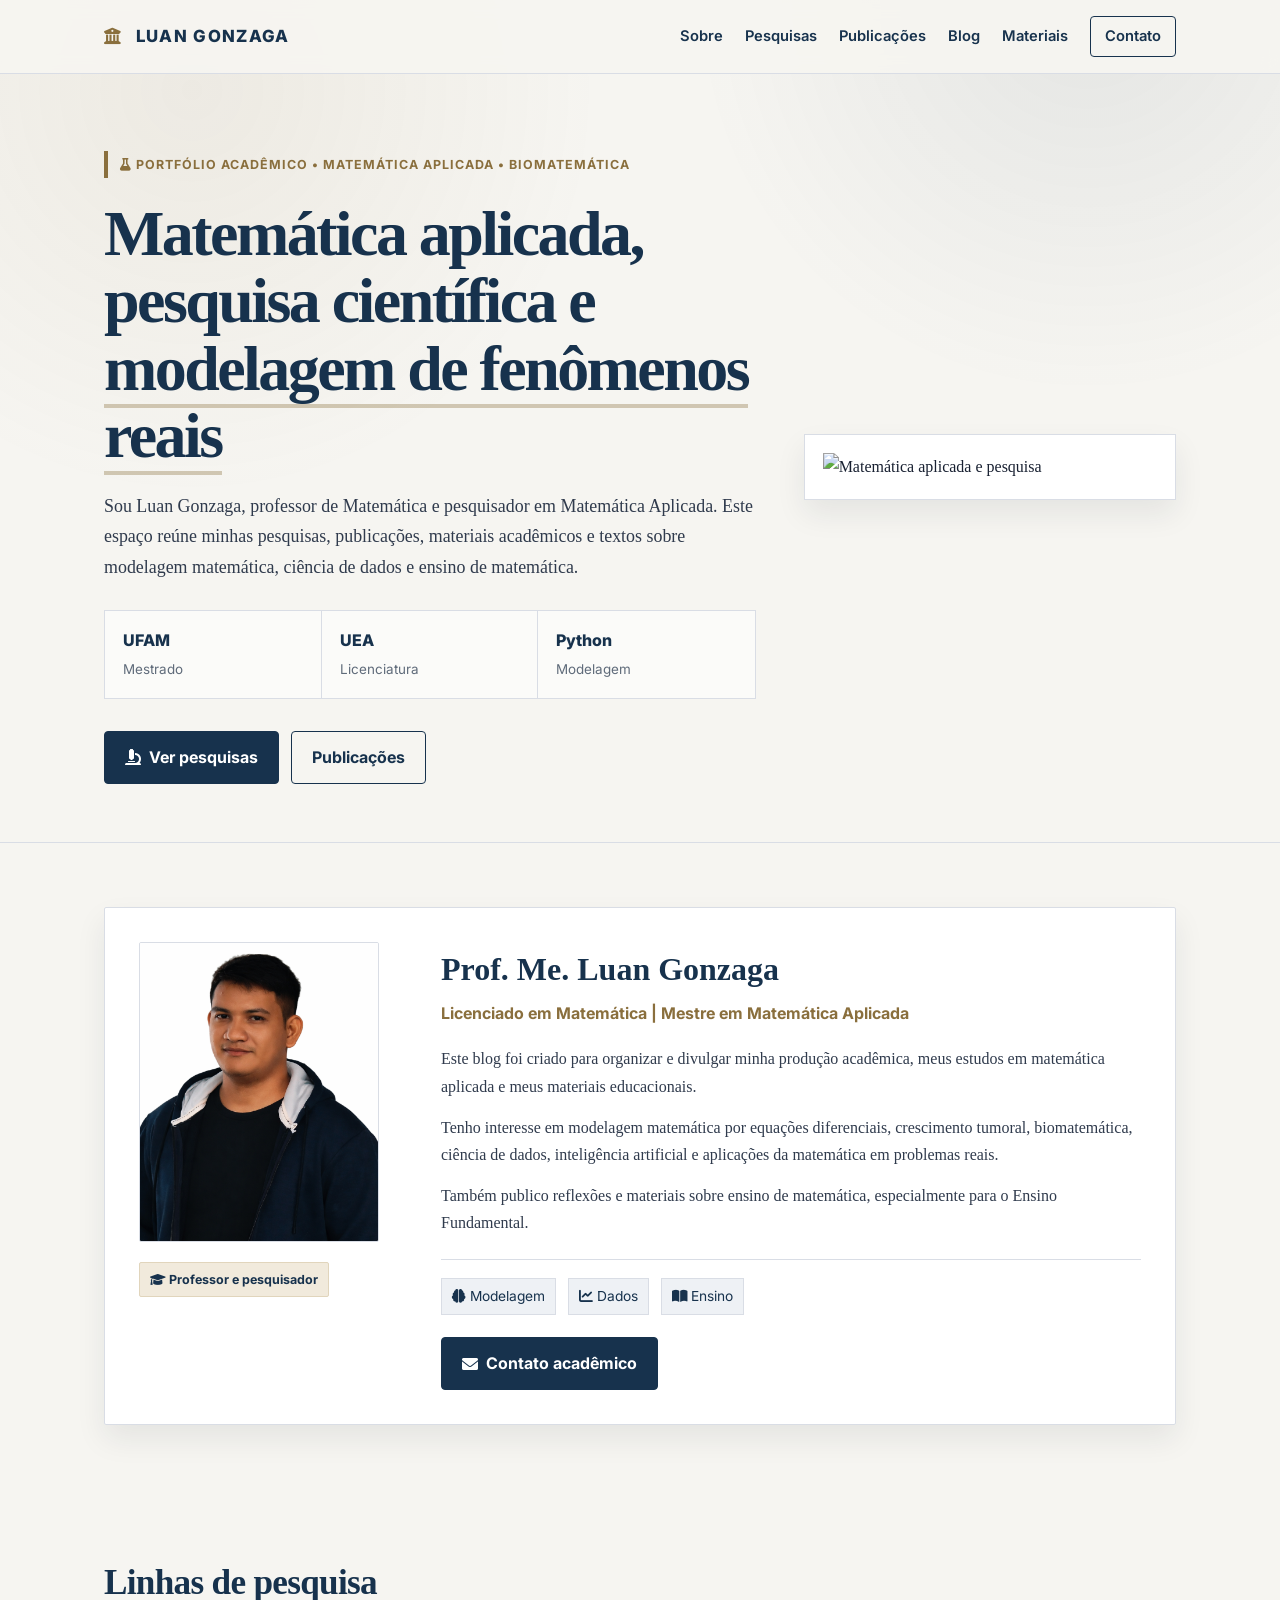
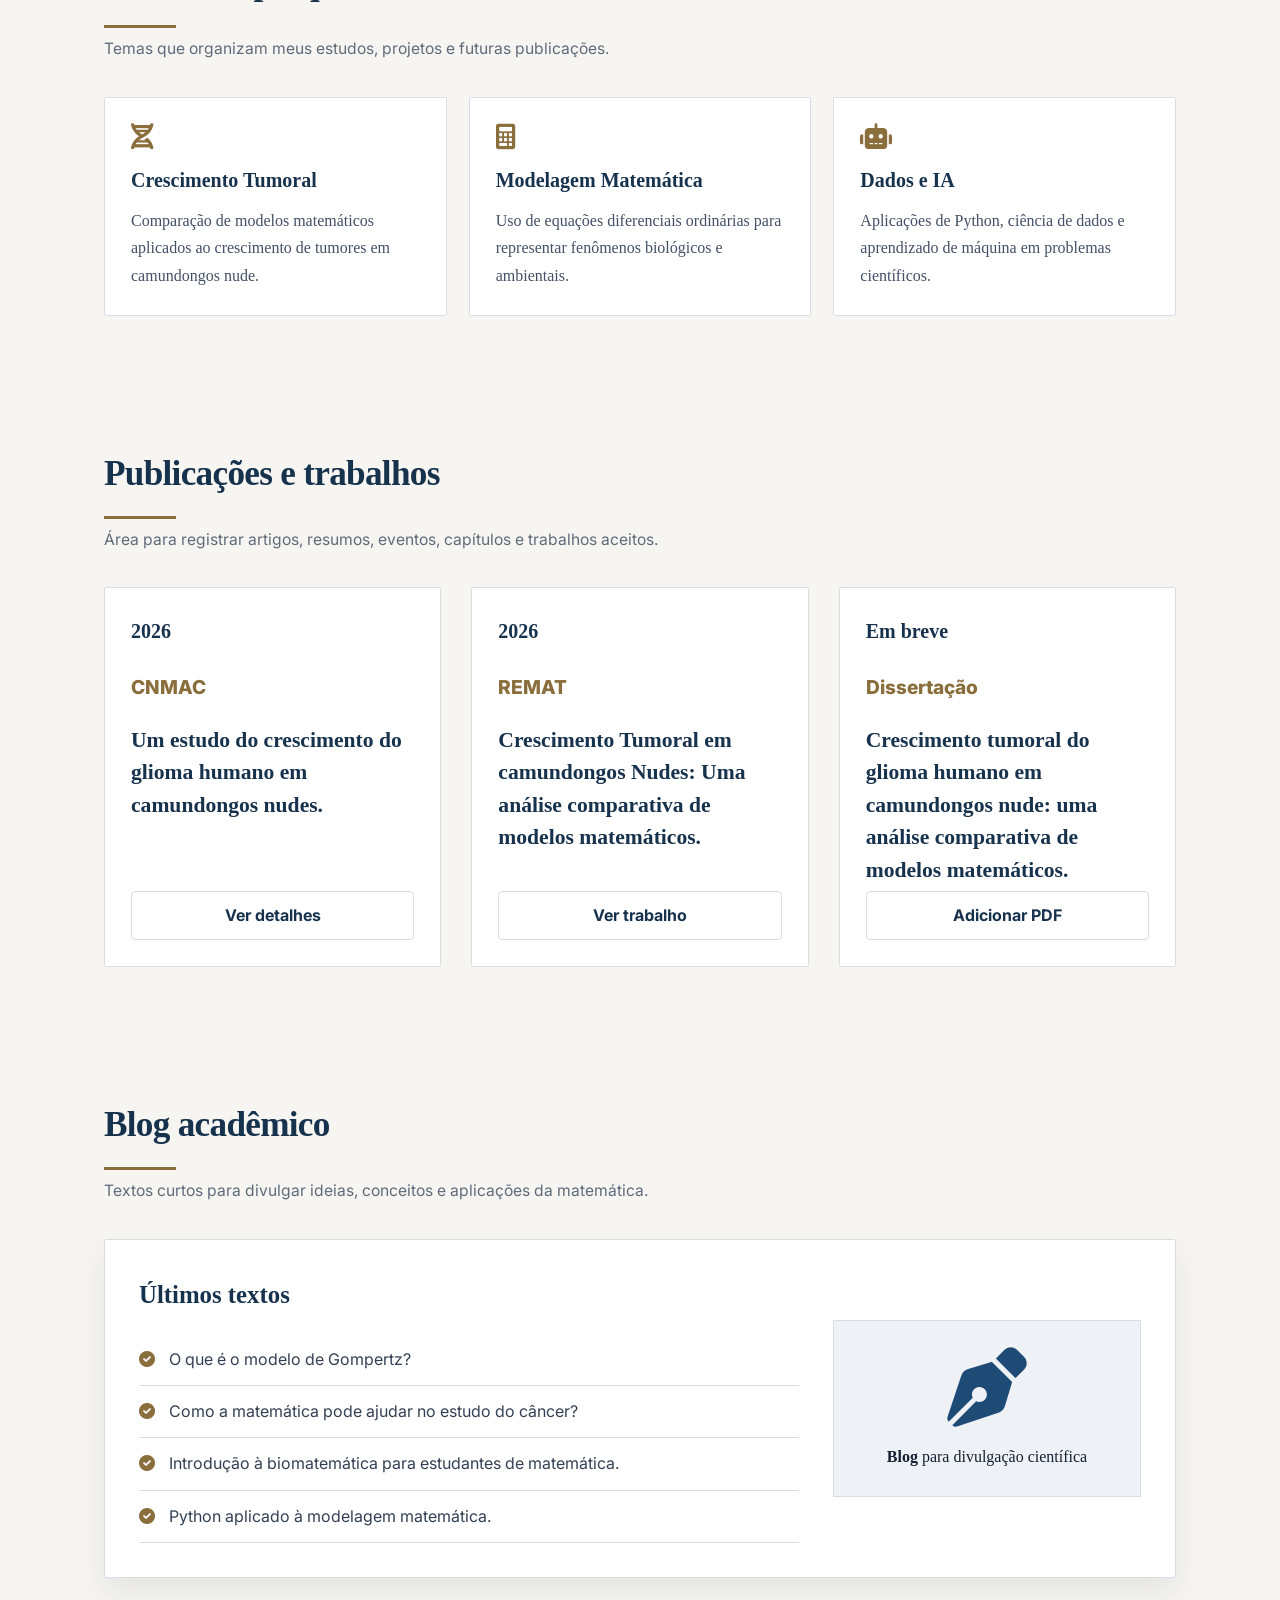
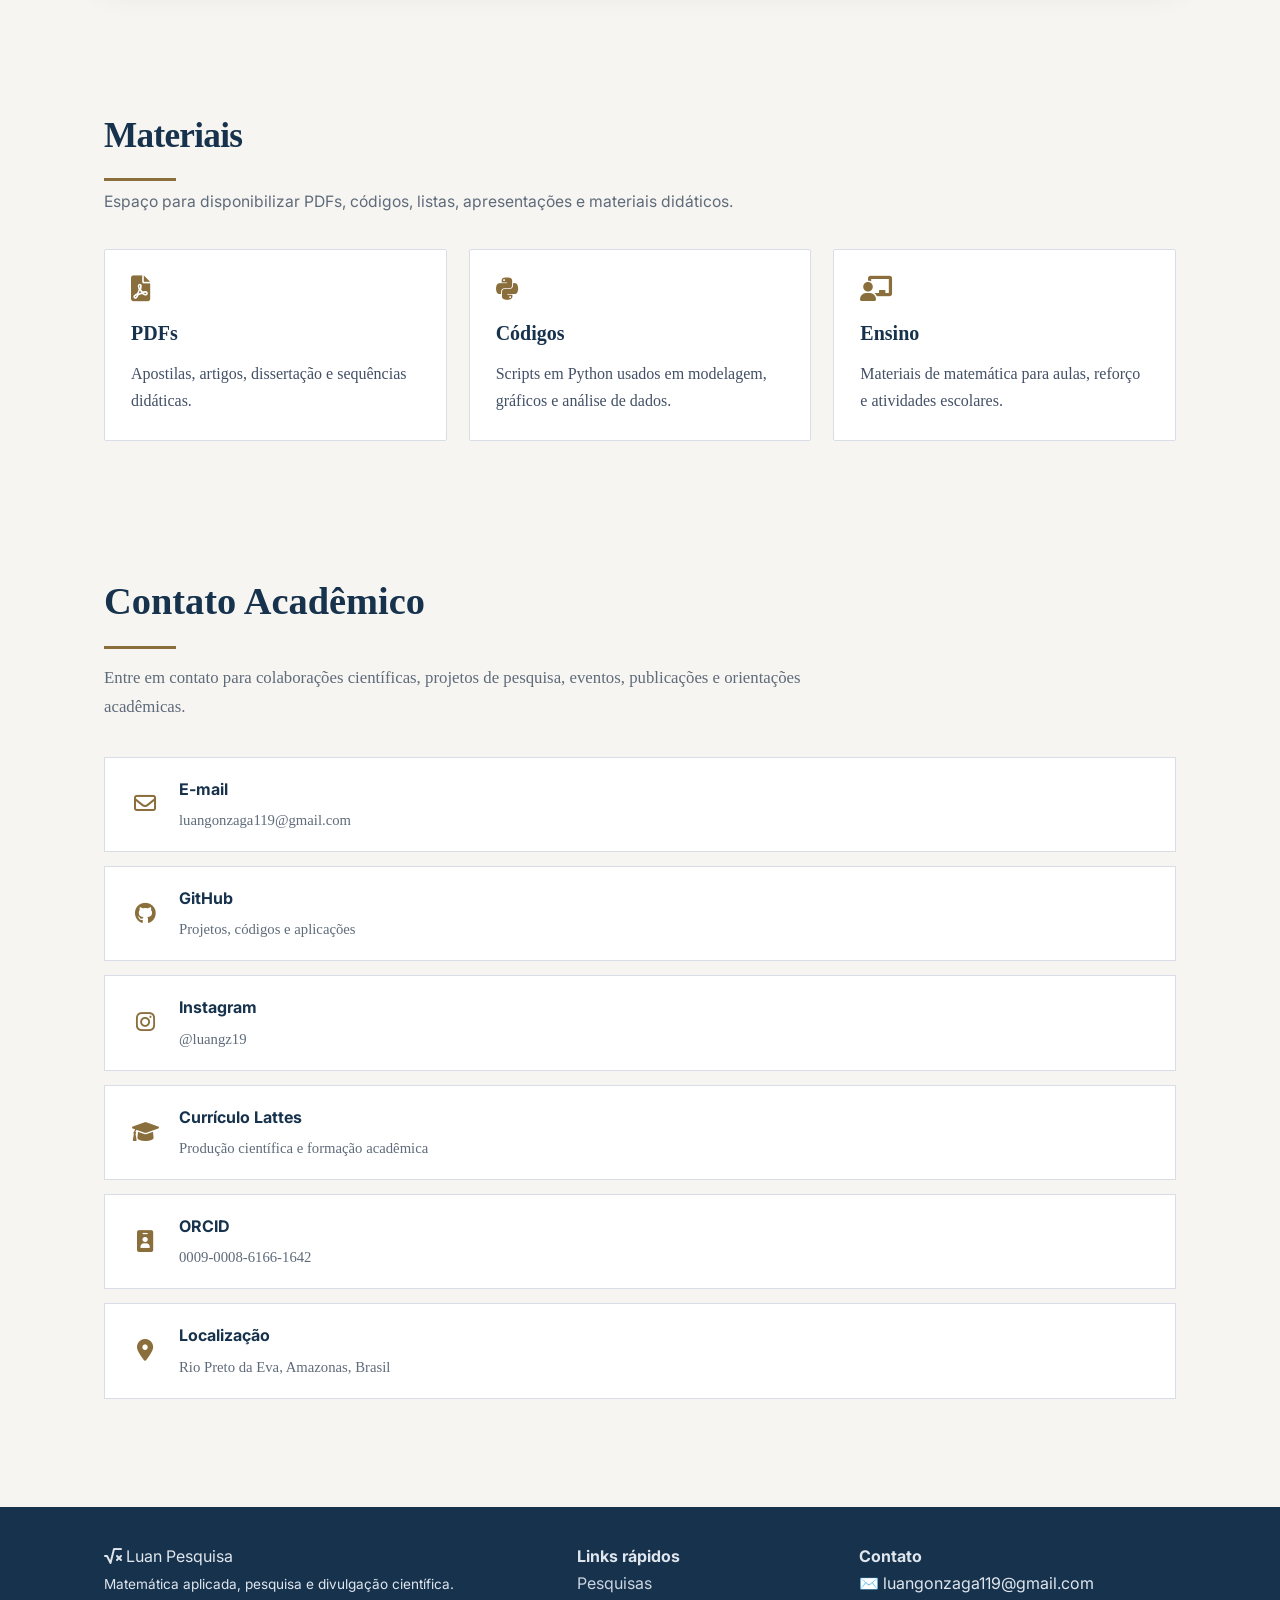
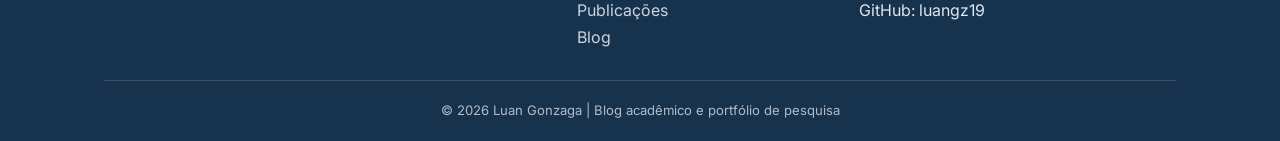
==== commit 5babf95e: "Realizando alguns ajustes no css" ====
--- a/index.html
+++ b/index.html
@@ -147,21 +147,87 @@
     </section>
 
     <section id="contato" class="section">
-        <div class="container">
-            <div class="contact-flex">
-                <div class="contact-info">
-                    <h3 style="font-size:1.8rem; margin-bottom:24px;">Contato acadêmico</h3>
-                    <p style="margin-bottom:32px;">Entre em contato para parcerias, dúvidas, orientações, eventos ou projetos de pesquisa.</p>
-                    <div class="contact-detail"><i class="far fa-envelope"></i> <span>luangonzaga119@gmail.com</span></div>
-                    <div class="contact-detail"><i class="fab fa-github"></i> <span> <a href="https://github.com/luangz19"  target="_blank" rel="noopener noreferrer" class="link">luangz19</a></span></div>
-                    <div class="contact-detail"><i class="fab fa-instagram"></i> <span> <a href="https://www.instagram.com/luangz19/" target="_blank" rel="noopener noreferrer" class="link">luangz19</a></span></div>
-                     <div class="contact-detail"><i class="fas fa-graduation-cap"></i> <span> <a href="https://lattes.cnpq.br/0535098814300943" target="_blank" rel="noopener noreferrer" class="link">Lattes</a></span></div>
-                    <div class="contact-detail"><i class="fas fa-id-badge"></i> <span> <a href="https://orcid.org/0009-0008-6166-1642" target="_blank" rel="noopener noreferrer" class="link">ORCID</a></span></div>
-                    <div class="contact-detail"><i class="fas fa-map-marker-alt"></i> <span>Amazonas, Brasil</span></div>
-                </div>
-            </div>
-        </div>
-    </section>
+    <div class="container">
+
+        <div class="contact-info">
+
+            <h2 class="contact-title">Contato Acadêmico</h2>
+
+            <p class="contact-text">
+                Entre em contato para colaborações científicas, projetos de pesquisa,
+                eventos, publicações e orientações acadêmicas.
+            </p>
+
+            <div class="academic-links">
+
+                <a href="mailto:luangonzaga119@gmail.com" class="academic-item">
+                    <i class="far fa-envelope"></i>
+                    <div>
+                        <strong>E-mail</strong>
+                        <span>luangonzaga119@gmail.com</span>
+                    </div>
+                </a>
+
+                <a href="https://github.com/luangz19"
+                   target="_blank"
+                   rel="noopener noreferrer"
+                   class="academic-item">
+                    <i class="fab fa-github"></i>
+                    <div>
+                        <strong>GitHub</strong>
+                        <span>Projetos, códigos e aplicações</span>
+                    </div>
+                </a>
+
+                <a href="https://www.instagram.com/luangz19/"
+                   target="_blank"
+                   rel="noopener noreferrer"
+                   class="academic-item">
+                    <i class="fab fa-instagram"></i>
+                    <div>
+                        <strong>Instagram</strong>
+                        <span>@luangz19</span>
+                    </div>
+                </a>
+
+                <a href="https://lattes.cnpq.br/0535098814300943"
+                   target="_blank"
+                   rel="noopener noreferrer"
+                   class="academic-item">
+                    <i class="fas fa-graduation-cap"></i>
+                    <div>
+                        <strong>Currículo Lattes</strong>
+                        <span>Produção científica e formação acadêmica</span>
+                    </div>
+                </a>
+
+                <a href="https://orcid.org/0009-0008-6166-1642"
+                   target="_blank"
+                   rel="noopener noreferrer"
+                   class="academic-item">
+                    <i class="fas fa-id-badge"></i>
+                    <div>
+                        <strong>ORCID</strong>
+                        <span>0009-0008-6166-1642</span>
+                    </div>
+                </a>
+
+                <div class="academic-item">
+                    <i class="fas fa-map-marker-alt"></i>
+                    <div>
+                        <strong>Localização</strong>
+                        <span>Rio Preto da Eva, Amazonas, Brasil</span>
+                    </div>
+                </div>
+
+            </div>
+
+        </div>
+
+    </div>
+</section>
+
+</div>
 </main>
 
 <footer>
--- a/style.css
+++ b/style.css
@@ -573,7 +573,6 @@
 /* ==========================
    PUBLICAÇÕES E PESQUISAS
 ========================== */
-/* PUBLICAÇÕES */
 
 .price-grid{
     display:grid;
@@ -613,4 +612,102 @@
 
 .btn-price{
     margin-top:auto;
+}
+
+/* ===========================
+   CONTATO ACADÊMICO
+=========================== */
+
+.contact-info{
+    width: 100%;
+    max-width: 1120px;
+}
+
+.contact-title{
+    font-size: 2.4rem;
+    color: var(--primary);
+    margin-bottom: 15px;
+    text-align: left;
+}
+
+/* Linha igual à seção Materiais */
+.contact-title::after{
+    content: "";
+    display: block;
+    width: 72px;
+    height: 3px;
+    background: var(--accent);
+    margin-top: 12px;
+}
+
+.contact-text{
+    color: var(--muted);
+    max-width: 760px;
+    margin-bottom: 35px;
+    text-align: left;
+    font-size: 1.05rem;
+}
+
+.academic-links{
+    display: flex;
+    flex-direction: column;
+    gap: 14px;
+    width: 100%;
+    margin-top: 35px;
+}
+
+.academic-item{
+    display: flex;
+    align-items: center;
+    gap: 18px;
+    padding: 18px 24px;
+    background: var(--paper);
+    border: 1px solid var(--line);
+    text-decoration: none;
+    color: var(--ink);
+    transition: .25s ease;
+}
+
+.academic-item:hover{
+    border-color: var(--accent);
+    box-shadow: var(--shadow);
+}
+
+.academic-item i{
+    width: 32px;
+    text-align: center;
+    font-size: 1.35rem;
+    color: var(--accent);
+}
+
+.academic-item strong{
+    display: block;
+    color: var(--primary);
+    font-family: Inter, Arial, sans-serif;
+    font-size: 1rem;
+    margin-bottom: 3px;
+}
+
+.academic-item span{
+    color: var(--muted);
+    font-size: .92rem;
+}
+
+/* Responsivo */
+
+@media (max-width: 768px){
+
+    .contact-title{
+        font-size: 2rem;
+    }
+
+    .academic-item{
+        padding: 16px;
+        gap: 14px;
+    }
+
+    .academic-item i{
+        font-size: 1.2rem;
+        width: 24px;
+    }
 }
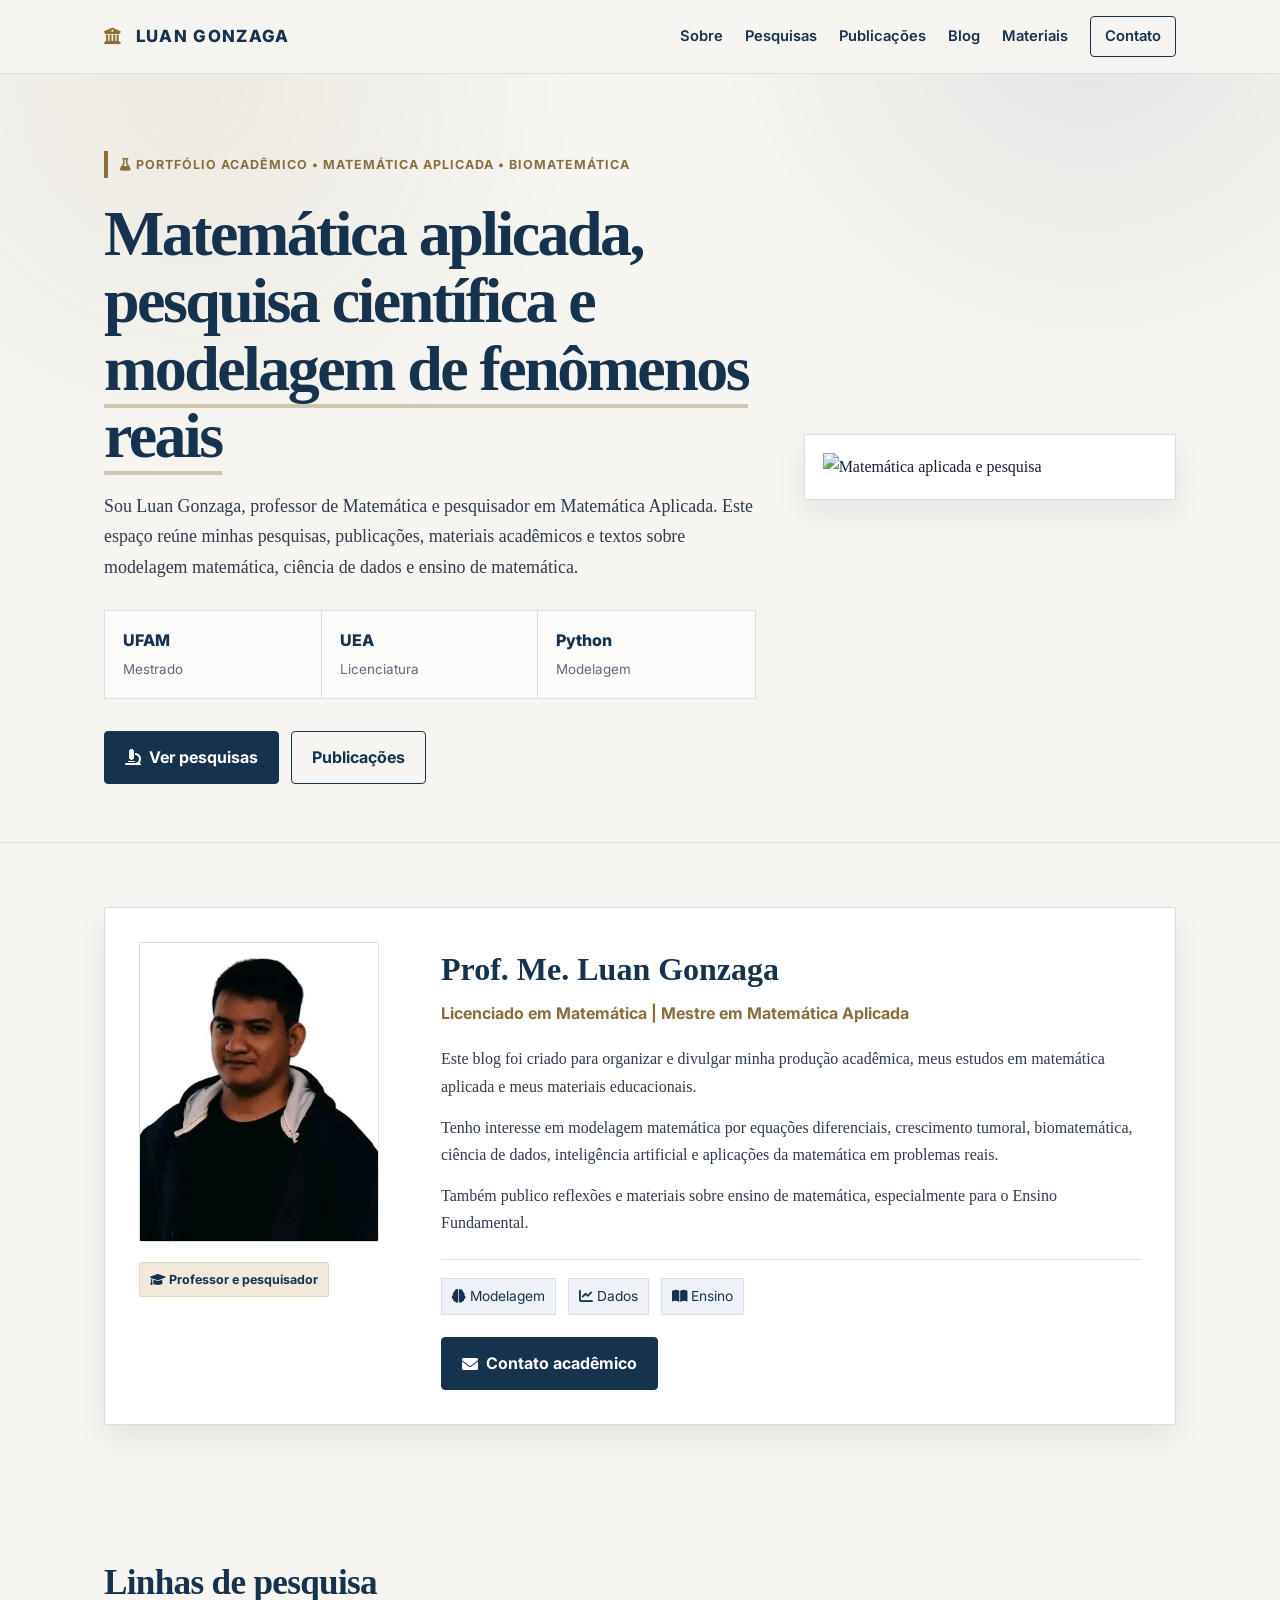
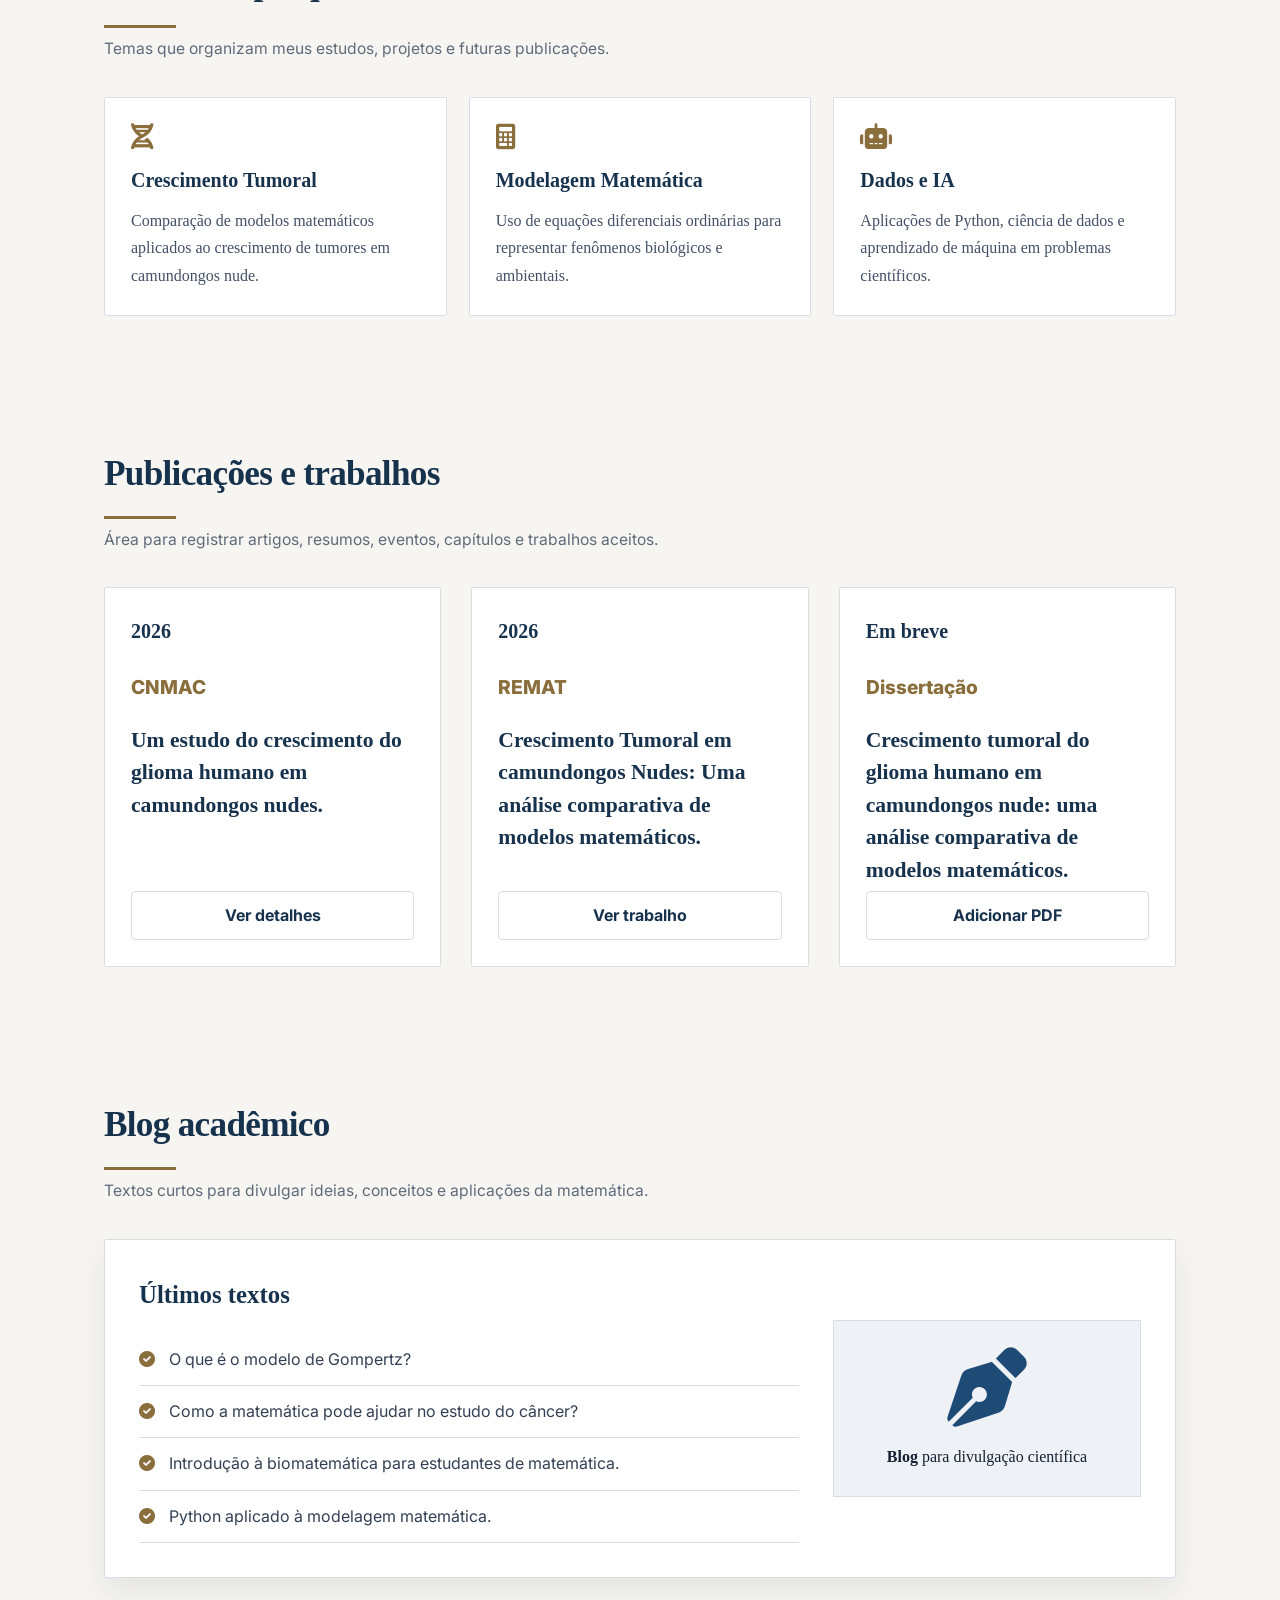
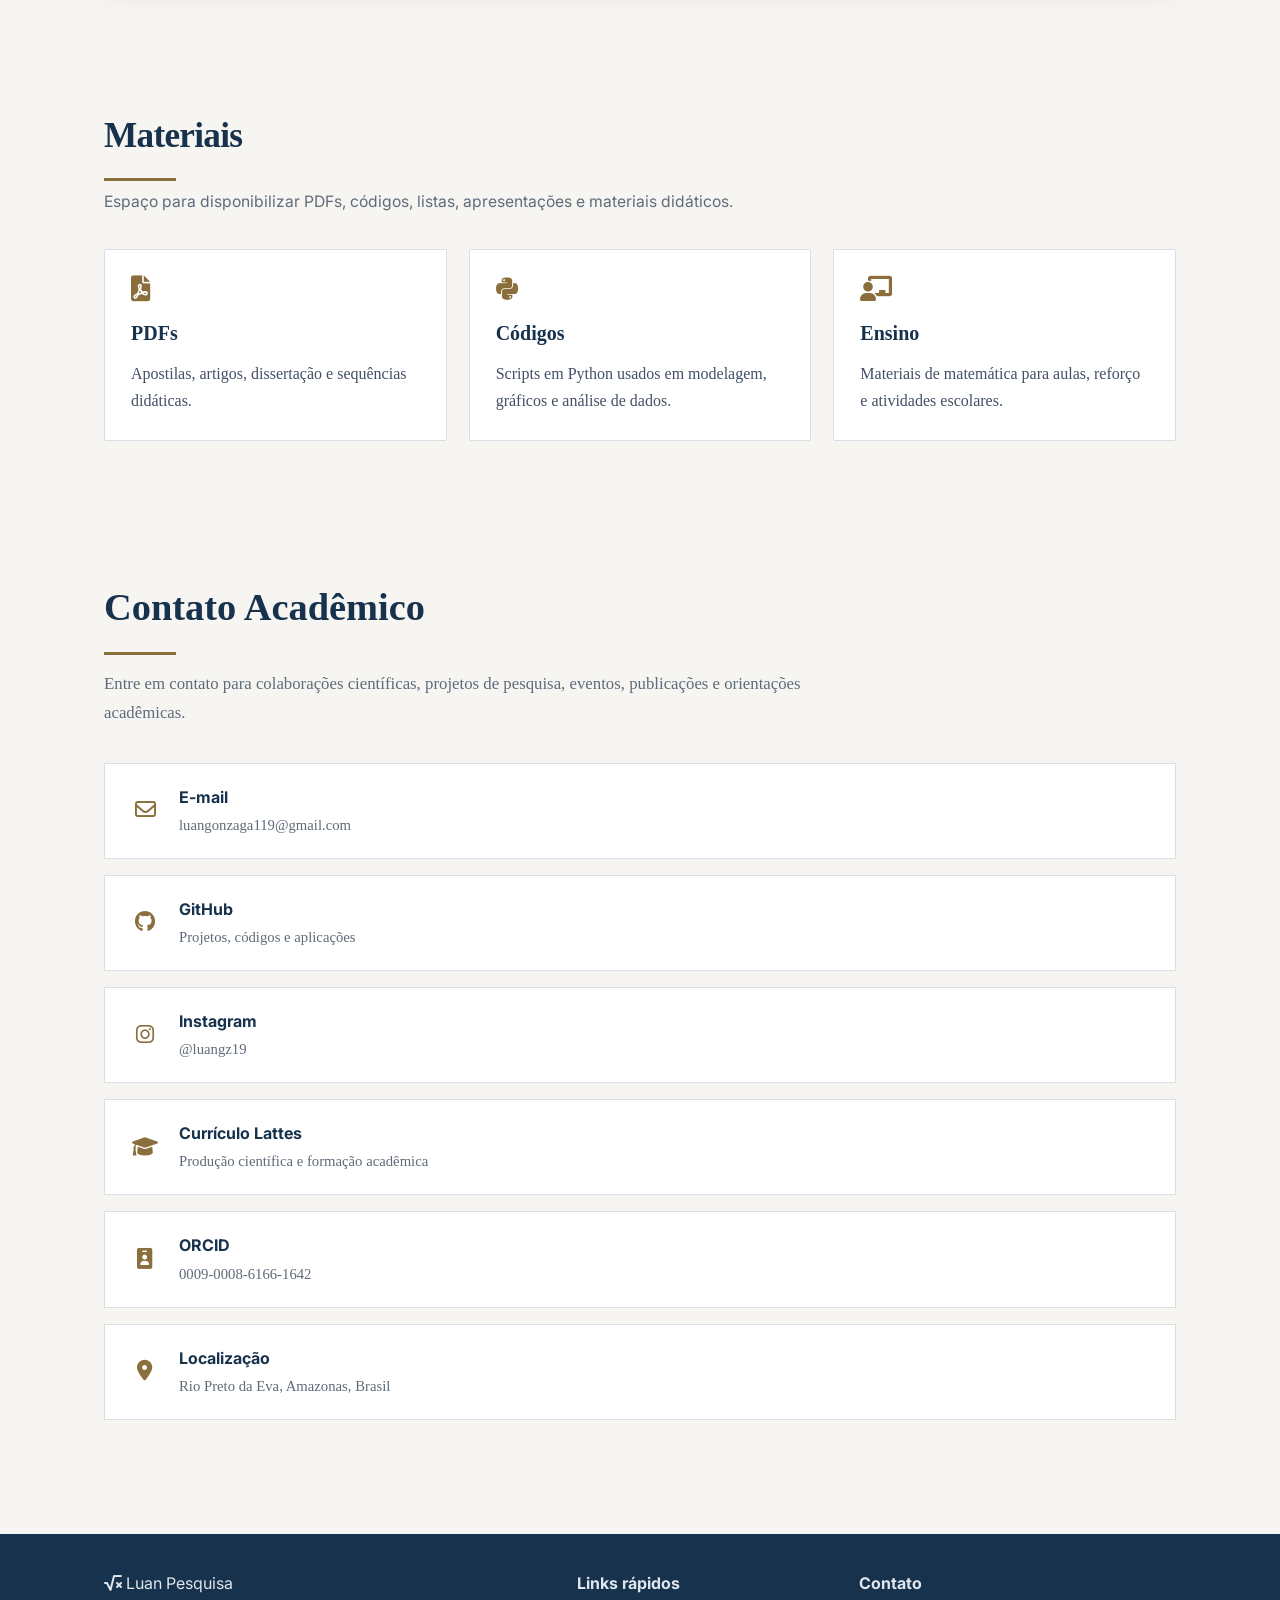
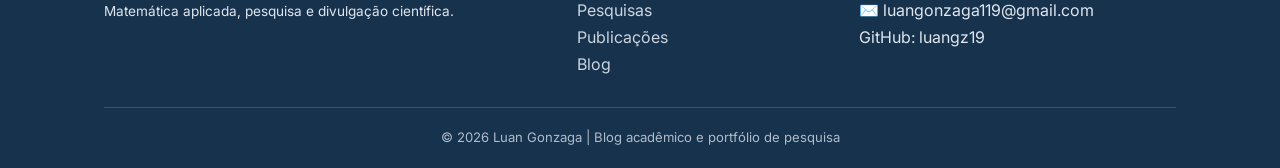
==== commit 94d03267: "Mudança de Foto" ====
--- a/index.html
+++ b/index.html
@@ -51,7 +51,7 @@
         <div class="container">
             <div class="teacher-card">
                 <div class="teacher-avatar">
-                    <img src="imagens/Luan.png" alt="Foto de Luan Gonzaga">
+                    <img src="imagens/Luan.jpg" alt="Foto de Luan Gonzaga">
                     <div class="teacher-badge"><i class="fas fa-graduation-cap"></i> Professor e pesquisador</div>
                 </div>
                 <div class="teacher-info">
--- a/style.css
+++ b/style.css
@@ -618,20 +618,18 @@
    CONTATO ACADÊMICO
 =========================== */
 
-.contact-info{
-    width: 100%;
-    max-width: 1120px;
-}
-
-.contact-title{
+#contato {
+    padding: 70px 0;
+}
+
+#contato .contact-title {
     font-size: 2.4rem;
     color: var(--primary);
     margin-bottom: 15px;
     text-align: left;
 }
 
-/* Linha igual à seção Materiais */
-.contact-title::after{
+#contato .contact-title::after {
     content: "";
     display: block;
     width: 72px;
@@ -640,7 +638,7 @@
     margin-top: 12px;
 }
 
-.contact-text{
+#contato .contact-text {
     color: var(--muted);
     max-width: 760px;
     margin-bottom: 35px;
@@ -648,66 +646,51 @@
     font-size: 1.05rem;
 }
 
-.academic-links{
+#contato .academic-links {
     display: flex;
     flex-direction: column;
-    gap: 14px;
+    gap: 16px;
     width: 100%;
-    margin-top: 35px;
-}
-
-.academic-item{
+}
+
+#contato .academic-item {
     display: flex;
     align-items: center;
     gap: 18px;
-    padding: 18px 24px;
-    background: var(--paper);
+    padding: 20px 24px;
+    background: #fff;
     border: 1px solid var(--line);
     text-decoration: none;
     color: var(--ink);
-    transition: .25s ease;
-}
-
-.academic-item:hover{
+    transition: all .25s ease;
+}
+
+#contato .academic-item:hover {
     border-color: var(--accent);
     box-shadow: var(--shadow);
 }
 
-.academic-item i{
+#contato .academic-item i {
     width: 32px;
     text-align: center;
-    font-size: 1.35rem;
-    color: var(--accent);
-}
-
-.academic-item strong{
-    display: block;
+    font-size: 1.3rem;
+    color: var(--accent);
+    flex-shrink: 0;
+}
+
+#contato .academic-item div {
+    display: flex;
+    flex-direction: column;
+}
+
+#contato .academic-item strong {
     color: var(--primary);
     font-family: Inter, Arial, sans-serif;
     font-size: 1rem;
-    margin-bottom: 3px;
-}
-
-.academic-item span{
+    margin-bottom: 2px;
+}
+
+#contato .academic-item span {
     color: var(--muted);
     font-size: .92rem;
-}
-
-/* Responsivo */
-
-@media (max-width: 768px){
-
-    .contact-title{
-        font-size: 2rem;
-    }
-
-    .academic-item{
-        padding: 16px;
-        gap: 14px;
-    }
-
-    .academic-item i{
-        font-size: 1.2rem;
-        width: 24px;
-    }
 }
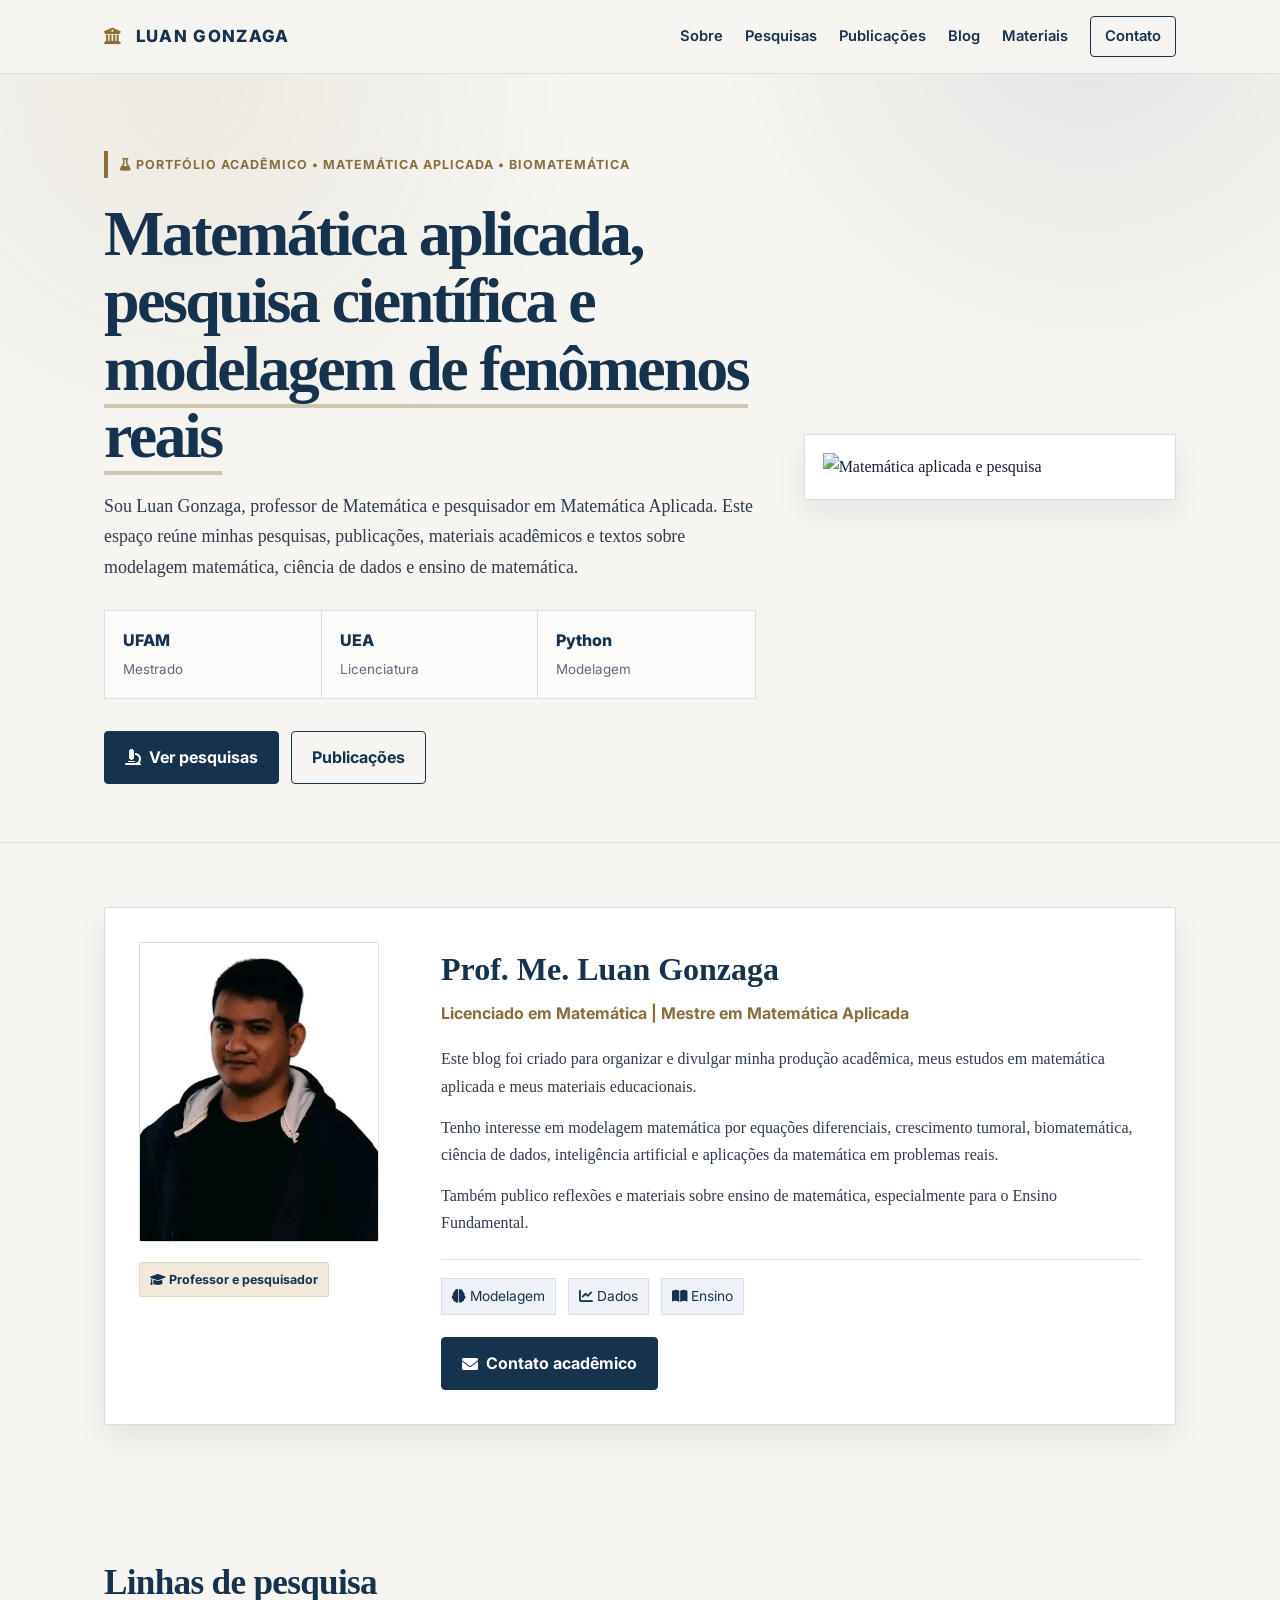
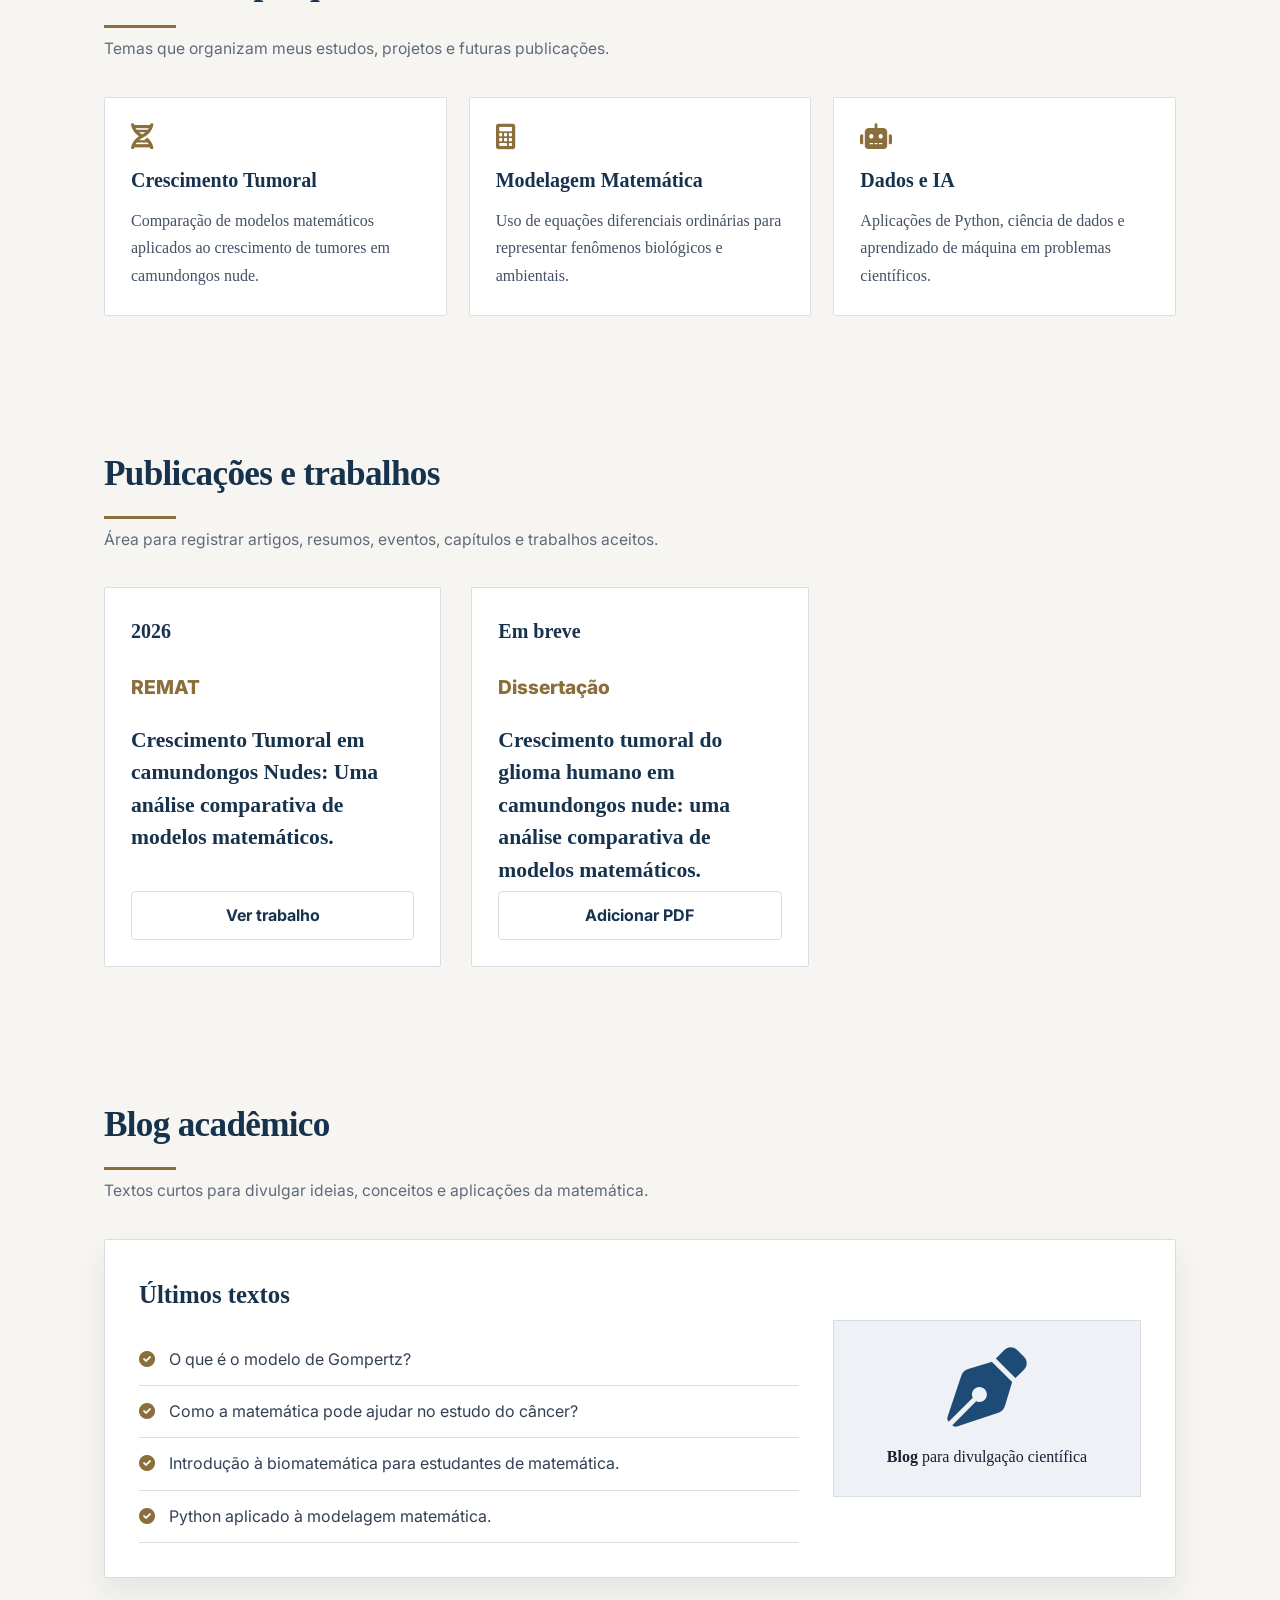
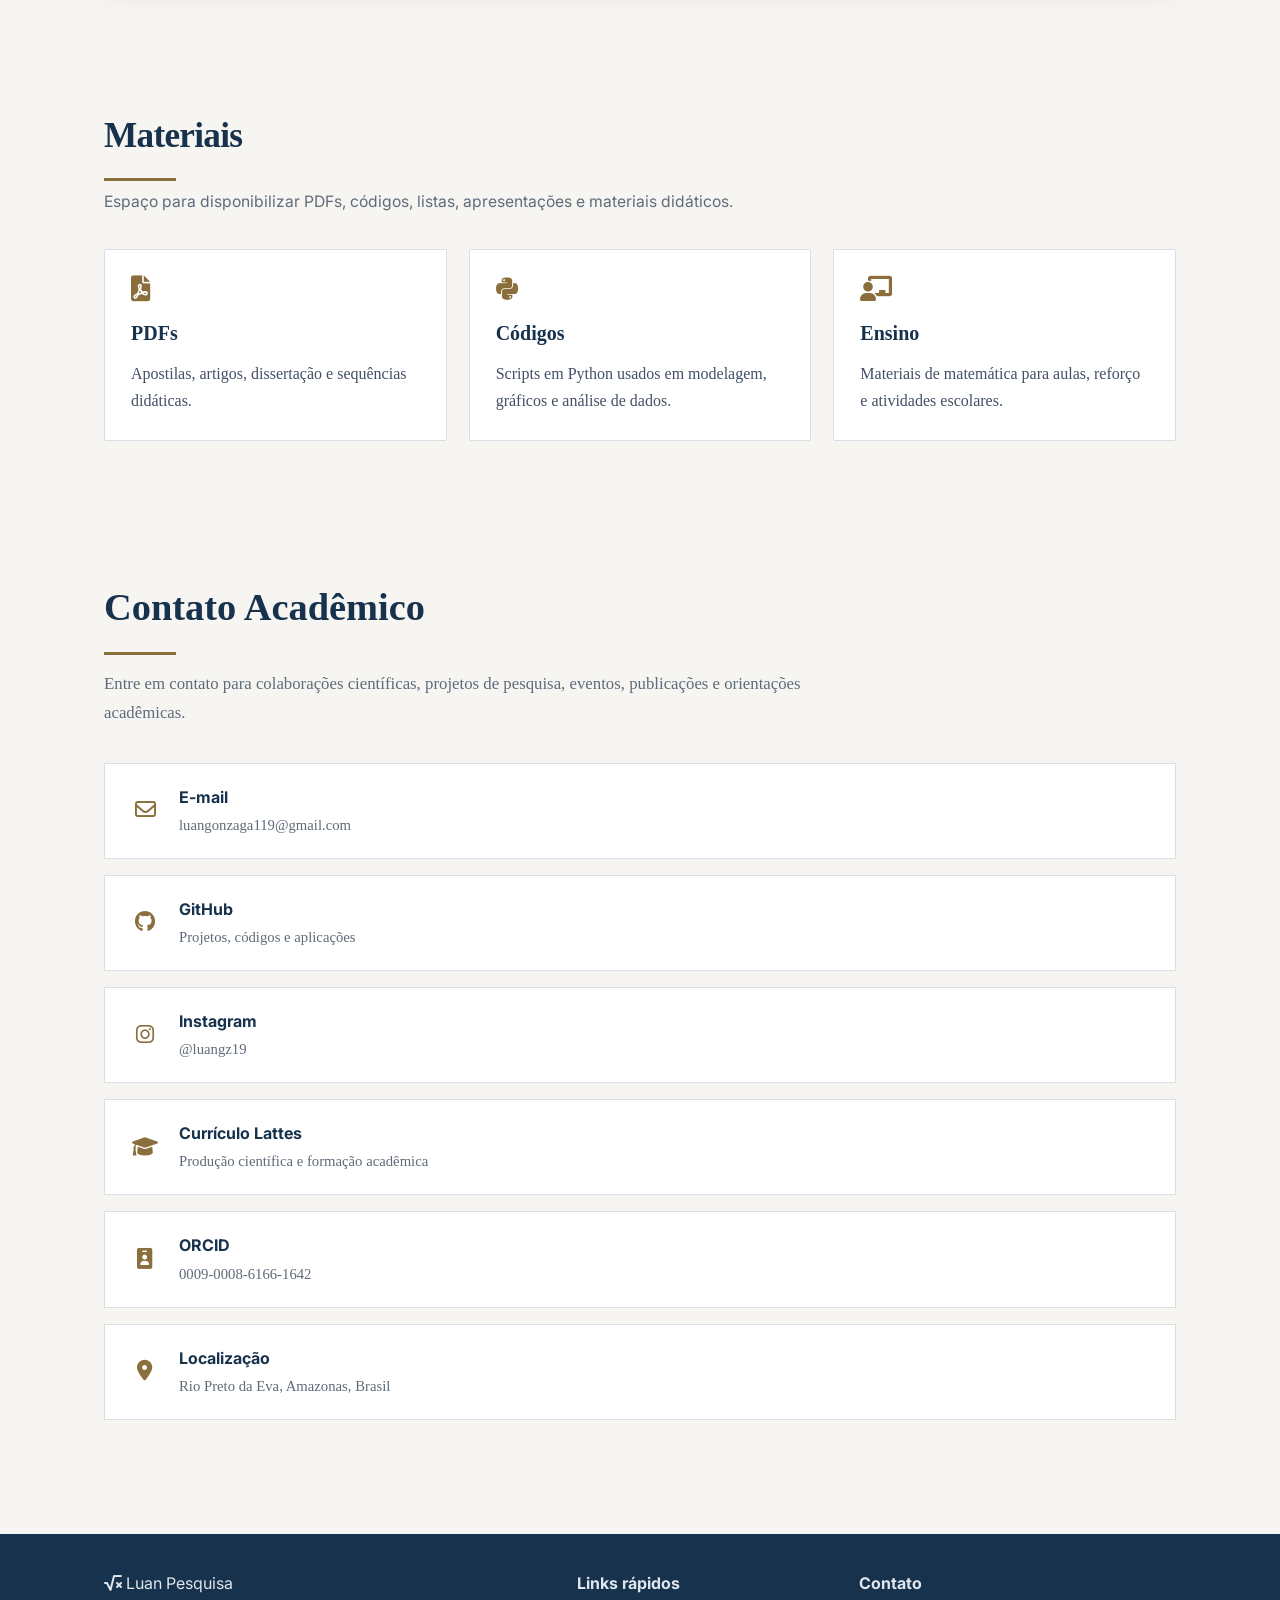
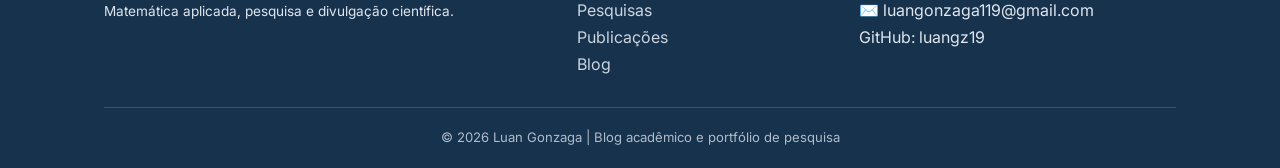
==== commit 74e1e518: "Modificando publicações" ====
--- a/index.html
+++ b/index.html
@@ -92,12 +92,6 @@
             <div class="price-grid">
                 <article class="price-card">
                     <h3>2026</h3>
-                    <div class="price-value" style="font-size:1.45rem;">CNMAC</div>
-                    <p class="price-desc"><strong>Um estudo do crescimento do glioma humano em camundongos nudes.</strong></p>
-                    <a class="btn-price" href="#">Ver detalhes</a>
-                </article>
-                <article class="price-card">
-                    <h3>2026</h3>
                     <div class="price-value" style="font-size:1.45rem;">REMAT</div>
                     <p class="price-desc"><strong>Crescimento Tumoral em camundongos Nudes: Uma análise comparativa de modelos matemáticos.</strong></p>
                     <a class="btn-price" href="#">Ver trabalho</a>
